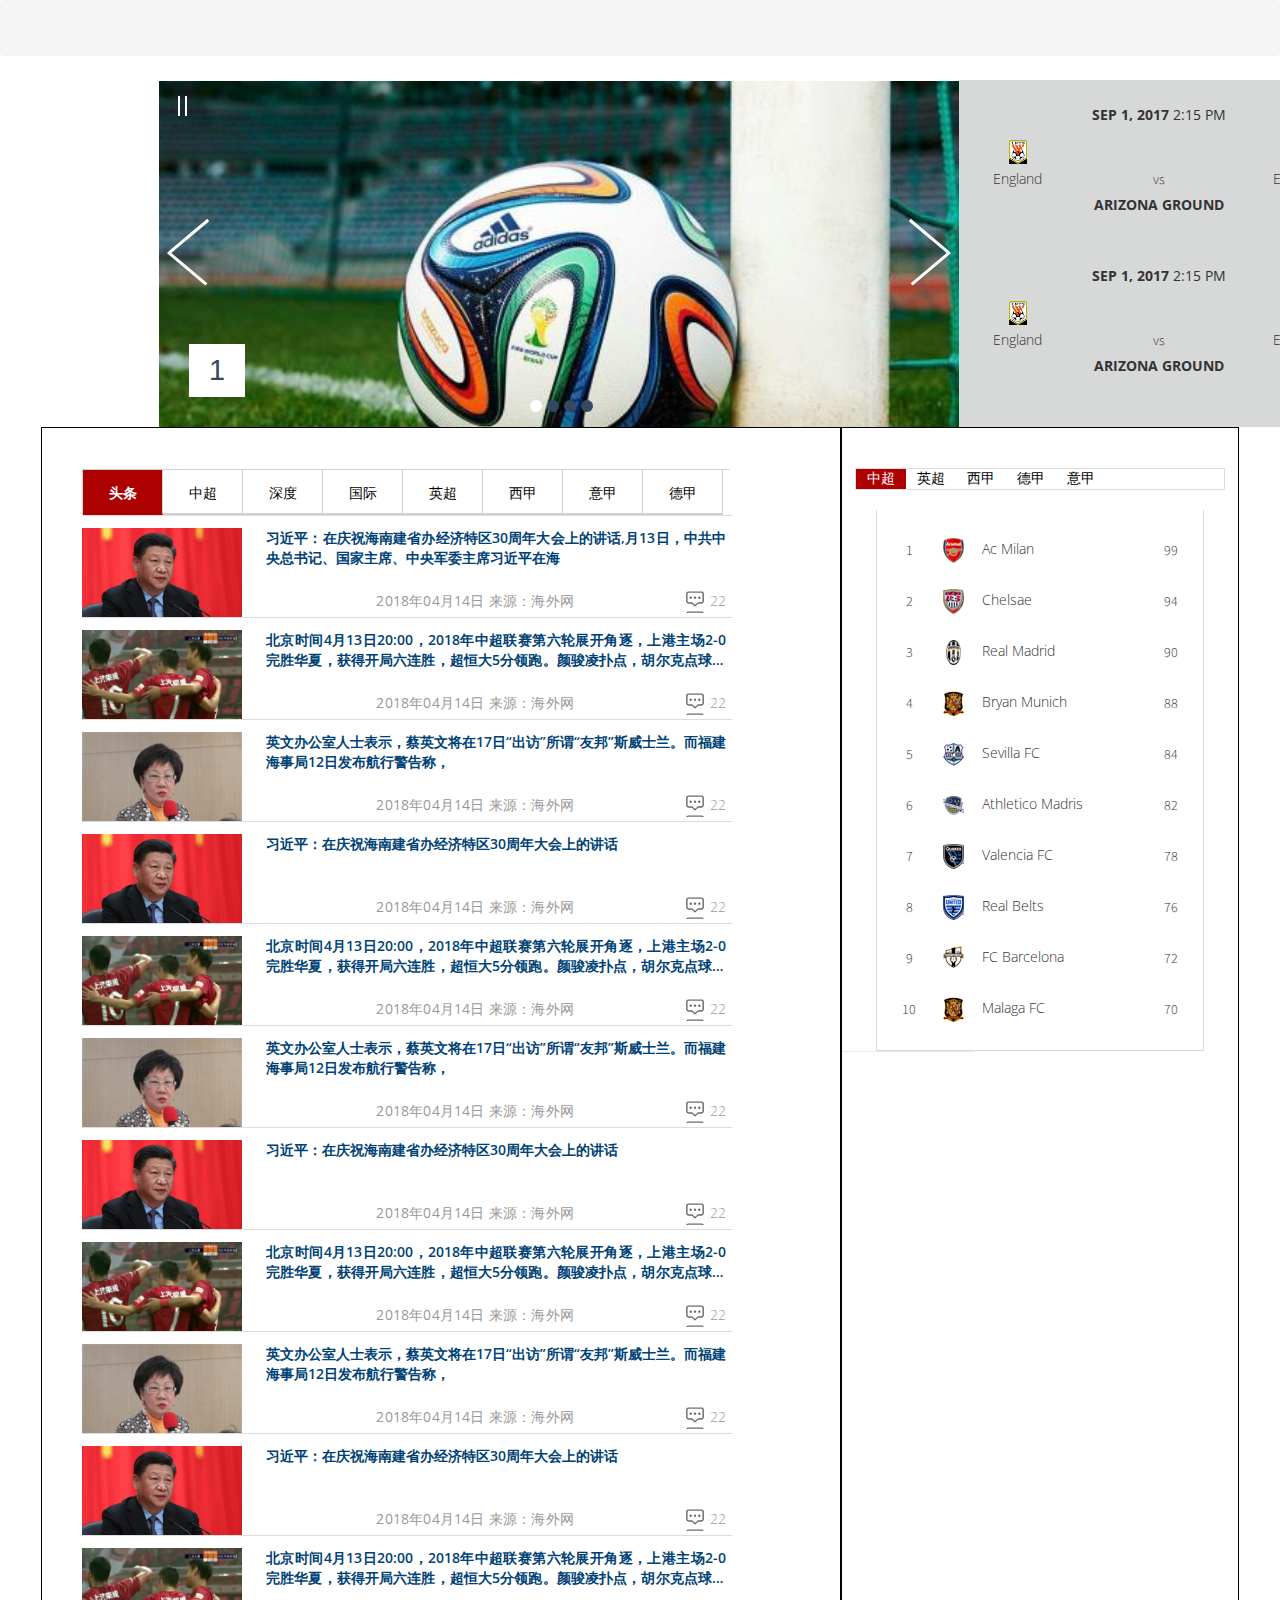
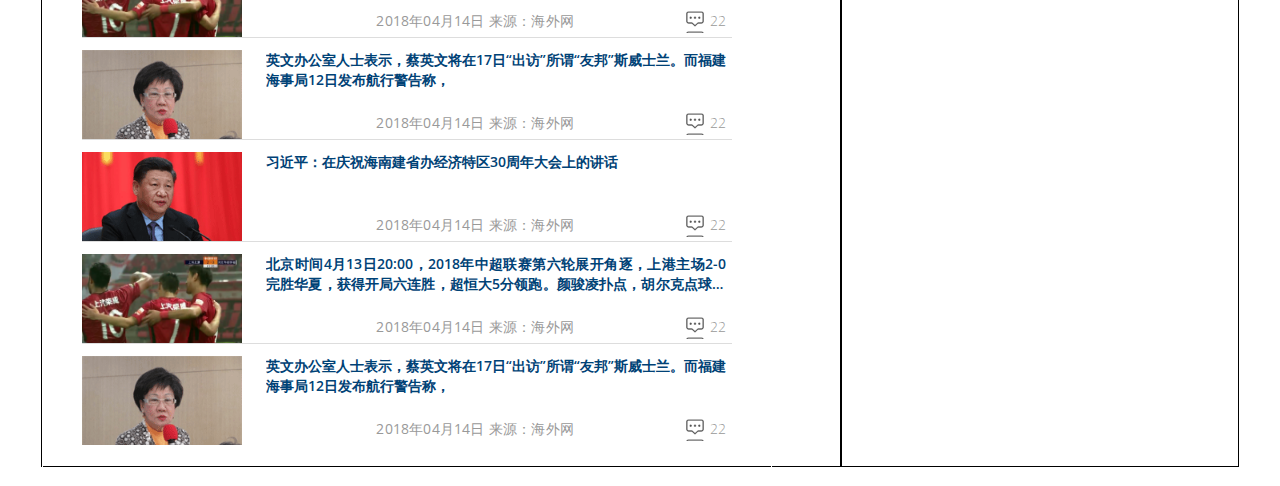
==== shouye/index.html @ cd35cc70 "3.1" ====
﻿<!DOCTYPE html>
<html lang="en">
  <head>
  	<head>
<meta http-equiv="Content-Type" content="text/html; charset=utf-8" />
<style type="text/css"> 
*{ margin:0; padding:0;}
body { font:12px/1.8 Arial; color:#666;}

/* 本案例需要的css样式 */
ul,li{ list-style:none;}
.tab{ width:370px; margin:0 auto 50px;}
.tab-hd { background:#fff; overflow:hidden; zoom:1;border:1px solid #ddd;}
.tab-hd li{ float:left; width:50px; color:#000; text-align:center; cursor:pointer;}
.tab-hd li.active{ background:#ad0000; color:#fff;}
.tab-bd li{display:none; padding:20px; border:1px solid #fff; border-top:0 none; font-size:24px;}
.tab-bd li.thisclass{ display:block;}
</style> 

</head>
  	<meta charset="UTF-8">
<meta http-equiv="X-UA-Compatible" content="IE=edge">
<meta name="apple-touch-fullscreen" content="yes">
<meta name="apple-mobile-web-app-capable" content="yes">
<meta name="apple-mobile-web-app-status-bar-style" content="black">
<meta name="viewport" content="width=device-width, initial-scale=1, maximum-scale=1, user-scalable=no">
<meta name="format-detection" content="telephone=no">
<style>.divcss5{margin:0 auto;width:730px;float:left;border:1px solid #FFFFFF} </style>
<link rel="stylesheet" type="text/css" href="css/base.css">
<link rel="stylesheet" type="text/css" href="css/tab.css">
  	<head>
	<meta http-equiv="content-type" content="text/html; charset=utf-8" />
	
	<link rel="stylesheet" type="text/css" href="engine1/style.css" />
	<script type="text/javascript" src="engine1/jquery.js"></script>

</head>
    <meta charset="utf-8">
    <meta http-equiv="X-UA-Compatible" content="IE=edge">
    <meta name="viewport" content="width=device-width, initial-scale=1">

    <title>Home</title>
    <!-- Bootstrap core CSS -->
    <link href="css/bootstrap.css" rel="stylesheet">
    <!-- DL Menu CSS -->
    <link href="js/dl-menu/component.css" rel="stylesheet">
    <!-- Slick Slider CSS -->
    <link href="css/slick.css" rel="stylesheet">
    <link href="css/slick-theme.css" rel="stylesheet">
    <!-- ICONS CSS -->
    <link href="css/font-awesome.css" rel="stylesheet">
	<link href="css/svg-icons.css" rel="stylesheet">
    <!-- Pretty Photo CSS -->
    <link href="css/prettyPhoto.css" rel="stylesheet">
    <!-- Typography CSS -->
    <link href="css/typography.css" rel="stylesheet">
    <!-- Widget CSS -->
    <link href="css/widget.css" rel="stylesheet">
    <!-- Shortcodes CSS -->
    <link href="css/shortcodes.css" rel="stylesheet">
	<!-- Custom Main StyleSheet CSS -->
    <link href="style.css" rel="stylesheet">
	<!-- Color CSS -->
    <link href="css/color.css" rel="stylesheet">
    <!-- Responsive CSS -->
    <link href="css/responsive.css" rel="stylesheet">
 
  </head>
  			<ol class="breadcrumb">
			  <li><a href="index.html"></a></li>
			  <li class="active"></li>
			</ol>
			<!DOCTYPE html> 
<html> 
<head> 
<meta charset="utf-8" /> 
<style> 
.div-relative{position:relative; color:#000; border:0px solid #000; width:500px; height:350px} 
.div-a{ position:absolute; left:159px; top:px; background:#FFFFFF; width:800px; height:350px} 
/* css注释说明： 背景为红色 */ 
.div-b{ position:absolute; left:959px; top:4px; background:#D7D8D8; width:400px; height:347px} 
/* 背景为黄色 */ 
.div-c{ position:absolute; left:0px; top:0px; background:#00F; width:0px; height:0px} 
/* DIV背景颜色为蓝色 */ 
</style>
</head> 
<body> 
<div class="div-relative"> 
<div class="div-a"><body style="background-color:#FFFFFF;margin:auto">

<div id="wowslider-container1">
<div class="ws_images"><ul>
		<li><img src="data1/images/1.jpg" alt="1" title="1" id="wows1_0"></li>
		<li><img src="data1/images/2.jpg" alt="2" title="2" id="wows1_1"></li>
		<li><a href="http://wowslider.com/vi"><img src="data1/images/3.jpg" alt="bootstrap carousel" title="3" id="wows1_2"></a></li>
		<li><img src="data1/images/4.jpg" alt="4" title="4" id="wows1_3"></li>
	</ul></div>
	<div class="ws_bullets"><div>
		<a href="#" title="1"><span><img src="data1/tooltips/1.jpg" alt="1">1</span></a>
		<a href="#" title="2"><span><img src="data1/tooltips/2.jpg" alt="2">2</span></a>
		<a href="#" title="3"><span><img src="data1/tooltips/3.jpg" alt="3">3</span></a>
		<a href="#" title="4"><span><img src="data1/tooltips/4.jpg" alt="4">4</span></a>
	</div></div><div class="ws_script" style="position:absolute;left:-99%"></div>
<div class="ws_shadow"></div>
</div>	
<script type="text/javascript" src="engine1/wowslider.js"></script>
<script type="text/javascript" src="engine1/script.js"></script>

<div style="text-align:center;margin:50px 0; font:normal 14px/24px 'MicroSoft YaHei';">

</div>
</body></div> 
<div class="div-b">                    <div class="kf_result_thumb">
                      <span>Sep 1, 2017 <em>2:15 pm</em></span>
                      <div class="kf_result">
                            <div class="figure pull-left">
                                <figure >
                                    <img src="extra-images/flag1.png" alt="">
                                </figure>
                                <a href="#">England</a>
                            </div>
                            <span>vs</span>
                            <div class="figure pull-right">
                                <figure >
                                    <img src="extra-images/flag2.jpg" alt="">
                                </figure>
                                <a href="#">England</a>
                            </div>
                      </div>
                      <a href="#">Arizona Ground</a>
                    </div>    
                    <!--Result Thumb Start-->
                    <div class="kf_result_thumb">
                      <span>Sep 1, 2017 <em>2:15 pm</em></span>
                      <div class="kf_result">
                            <div class="figure pull-left">
                                <figure >
                                    <img src="extra-images/flag1.png" alt="">
                                </figure>
                                <a href="#">England</a>
                            </div>
                            <span>vs</span>
                            <div class="figure pull-right">
                                <figure >
                                    <img src="extra-images/flag2.jpg" alt="">
                                </figure>
                                <a href="#">England</a>
                            </div>
                      </div>
                      <a href="#">Arizona Ground</a>
                    </div>    </div> </div> 
<div class="div-c"></div> 
</div> 
</body> 
</html> 
<style> 
body{ text-align:center} 
#divcss5{margin:0 auto;border:1px solid #FFFFFF;width:1200px;height:1640px} 
</style> 
</head> 
<body> 
<div id="divcss5">
<style> 
.div-left{width:800px;height:1640px;border:1px solid #000;float:left} 
/* css注释说明：float:left设置居左靠左 */ 
</style> 
</head> 
<body> 
<div class="div-left"><div class="divcss5">
<div class="aui-nav-content-box">
	<div class="aui-nav-list-box">
		<ul>
			<li class="aui-current">
				<a href="#">头条</a>
			</li>
			<li>
				<a href="#">中超</a>
			</li>
			<li>
				<a href="#">深度</a>
			</li>
			<li>
				<a href="#">国际</a>
			</li>
			<li>
				<a href="#">英超</a>
			</li>
			<li>
				<a href="#">西甲</a>
			</li>
			<li>
				<a href="#">意甲</a>
			</li>
			<li>
				<a href="#">德甲</a>
			</li>
		</ul>
	</div>
	<div class="aui-nav-list-tab">
		<div class="aui-nav-list-item" style="display:block">
			<div class="aui-page-list">
				<div class="aui-page-img">
					<a href="javascript:;">
						<img src="img/page0.png">
					</a>
				</div>
				<div class="aui-page-text">
					<h2>
						<a href="javascript:;">习近平：在庆祝海南建省办经济特区30周年大会上的讲话,月13日，中共中央总书记、国家主席、中央军委主席习近平在海</a>
					</h2>
					<p>
						<em>2018年04月14日</em>
						<em>来源：海外网</em>
						<span class="aui-comment">22</span>
					</p>
				</div>
			</div>
			<div class="aui-page-list">
				<div class="aui-page-img">
					<a href="javascript:;">
						<img src="img/page2.png">
					</a>
				</div>
				<div class="aui-page-text">
					<h2>
						<a href="javascript:;">北京时间4月13日20:00，2018年中超联赛第六轮展开角逐，上港主场2-0完胜华夏，获得开局六连胜，超恒大5分领跑。颜骏凌扑点，胡尔克点球破门，武磊锁定胜局。</a>
					</h2>
					<p>
						<em>2018年04月14日</em>
						<em>来源：海外网</em>
						<span class="aui-comment">22</span>
					</p>
				</div>
			</div>
			<div class="aui-page-list">
				<div class="aui-page-img">
					<a href="javascript:;">
						<img src="img/page1.png">
					</a>
				</div>
				<div class="aui-page-text">
					<h2>
						<a href="javascript:;">英文办公室人士表示，蔡英文将在17日“出访”所谓“友邦”斯威士兰。而福建海事局12日发布航行警告称，</a>
					</h2>
					<p>
						<em>2018年04月14日</em>
						<em>来源：海外网</em>
						<span class="aui-comment">22</span>
					</p>
				</div>
			</div>
			<div class="aui-page-list">
				<div class="aui-page-img">
					<a href="javascript:;">
						<img src="img/page0.png">
					</a>
				</div>
				<div class="aui-page-text">
					<h2>
						<a href="javascript:;">习近平：在庆祝海南建省办经济特区30周年大会上的讲话</a>
					</h2>
					<p>
						<em>2018年04月14日</em>
						<em>来源：海外网</em>
						<span class="aui-comment">22</span>
					</p>
				</div>
			</div>
			<div class="aui-page-list">
				<div class="aui-page-img">
					<a href="javascript:;">
						<img src="img/page2.png">
					</a>
				</div>
				<div class="aui-page-text">
					<h2>
						<a href="javascript:;">北京时间4月13日20:00，2018年中超联赛第六轮展开角逐，上港主场2-0完胜华夏，获得开局六连胜，超恒大5分领跑。颜骏凌扑点，胡尔克点球破门，武磊锁定胜局。</a>
					</h2>
					<p>
						<em>2018年04月14日</em>
						<em>来源：海外网</em>
						<span class="aui-comment">22</span>
					</p>
				</div>
			</div>
			<div class="aui-page-list">
				<div class="aui-page-img">
					<a href="javascript:;">
						<img src="img/page1.png">
					</a>
				</div>
				<div class="aui-page-text">
					<h2>
						<a href="javascript:;">英文办公室人士表示，蔡英文将在17日“出访”所谓“友邦”斯威士兰。而福建海事局12日发布航行警告称，</a>
					</h2>
					<p>
						<em>2018年04月14日</em>
						<em>来源：海外网</em>
						<span class="aui-comment">22</span>
					</p>
				</div>
			</div>
			<div class="aui-page-list">
				<div class="aui-page-img">
					<a href="javascript:;">
						<img src="img/page0.png">
					</a>
				</div>
				<div class="aui-page-text">
					<h2>
						<a href="javascript:;">习近平：在庆祝海南建省办经济特区30周年大会上的讲话</a>
					</h2>
					<p>
						<em>2018年04月14日</em>
						<em>来源：海外网</em>
						<span class="aui-comment">22</span>
					</p>
				</div>
			</div>
			<div class="aui-page-list">
				<div class="aui-page-img">
					<a href="javascript:;">
						<img src="img/page2.png">
					</a>
				</div>
				<div class="aui-page-text">
					<h2>
						<a href="javascript:;">北京时间4月13日20:00，2018年中超联赛第六轮展开角逐，上港主场2-0完胜华夏，获得开局六连胜，超恒大5分领跑。颜骏凌扑点，胡尔克点球破门，武磊锁定胜局。</a>
					</h2>
					<p>
						<em>2018年04月14日</em>
						<em>来源：海外网</em>
						<span class="aui-comment">22</span>
					</p>
				</div>
			</div>
			<div class="aui-page-list">
				<div class="aui-page-img">
					<a href="javascript:;">
						<img src="img/page1.png">
					</a>
				</div>
				<div class="aui-page-text">
					<h2>
						<a href="javascript:;">英文办公室人士表示，蔡英文将在17日“出访”所谓“友邦”斯威士兰。而福建海事局12日发布航行警告称，</a>
					</h2>
					<p>
						<em>2018年04月14日</em>
						<em>来源：海外网</em>
						<span class="aui-comment">22</span>
					</p>
				</div>
			</div>
			<div class="aui-page-list">
				<div class="aui-page-img">
					<a href="javascript:;">
						<img src="img/page0.png">
					</a>
				</div>
				<div class="aui-page-text">
					<h2>
						<a href="javascript:;">习近平：在庆祝海南建省办经济特区30周年大会上的讲话</a>
					</h2>
					<p>
						<em>2018年04月14日</em>
						<em>来源：海外网</em>
						<span class="aui-comment">22</span>
					</p>
				</div>
			</div>
			<div class="aui-page-list">
				<div class="aui-page-img">
					<a href="javascript:;">
						<img src="img/page2.png">
					</a>
				</div>
				<div class="aui-page-text">
					<h2>
						<a href="javascript:;">北京时间4月13日20:00，2018年中超联赛第六轮展开角逐，上港主场2-0完胜华夏，获得开局六连胜，超恒大5分领跑。颜骏凌扑点，胡尔克点球破门，武磊锁定胜局。</a>
					</h2>
					<p>
						<em>2018年04月14日</em>
						<em>来源：海外网</em>
						<span class="aui-comment">22</span>
					</p>
				</div>
			</div>
			<div class="aui-page-list">
				<div class="aui-page-img">
					<a href="javascript:;">
						<img src="img/page1.png">
					</a>
				</div>
				<div class="aui-page-text">
					<h2>
						<a href="javascript:;">英文办公室人士表示，蔡英文将在17日“出访”所谓“友邦”斯威士兰。而福建海事局12日发布航行警告称，</a>
					</h2>
					<p>
						<em>2018年04月14日</em>
						<em>来源：海外网</em>
						<span class="aui-comment">22</span>
					</p>
				</div>
			</div>
			<div class="aui-page-list">
				<div class="aui-page-img">
					<a href="javascript:;">
						<img src="img/page0.png">
					</a>
				</div>
				<div class="aui-page-text">
					<h2>
						<a href="javascript:;">习近平：在庆祝海南建省办经济特区30周年大会上的讲话</a>
					</h2>
					<p>
						<em>2018年04月14日</em>
						<em>来源：海外网</em>
						<span class="aui-comment">22</span>
					</p>
				</div>
			</div>
			<div class="aui-page-list">
				<div class="aui-page-img">
					<a href="javascript:;">
						<img src="img/page2.png">
					</a>
				</div>
				<div class="aui-page-text">
					<h2>
						<a href="javascript:;">北京时间4月13日20:00，2018年中超联赛第六轮展开角逐，上港主场2-0完胜华夏，获得开局六连胜，超恒大5分领跑。颜骏凌扑点，胡尔克点球破门，武磊锁定胜局。</a>
					</h2>
					<p>
						<em>2018年04月14日</em>
						<em>来源：海外网</em>
						<span class="aui-comment">22</span>
					</p>
				</div>
			</div>
			<div class="aui-page-list">
				<div class="aui-page-img">
					<a href="javascript:;">
						<img src="img/page1.png">
					</a>
				</div>
				<div class="aui-page-text">
					<h2>
						<a href="javascript:;">英文办公室人士表示，蔡英文将在17日“出访”所谓“友邦”斯威士兰。而福建海事局12日发布航行警告称，</a>
					</h2>
					<p>
						<em>2018年04月14日</em>
						<em>来源：海外网</em>
						<span class="aui-comment">22</span>
					</p>
				</div>
			</div>
		</div>
		<div class="aui-nav-list-item">
			<div class="aui-page-list">
				<div class="aui-page-img">
					<a href="javascript:;">
						<img src="img/page3.png">
					</a>
				</div>
				<div class="aui-page-text">
					<h2>
						<a href="javascript:;">凤凰国际iMarkets讯 在威胁要对另外1000亿美元的中国进口商品加征关税、导致两国贸易摩擦升级一周后，美国总统特朗普周四表示，美中最终可能不会相互加征新关税。</a>
					</h2>
					<p>
						<em>2018年03月11日</em>
						<em>来源：快讯网</em>
						<span class="aui-comment">22</span>
					</p>
				</div>
			</div>
			<div class="aui-page-list">
				<div class="aui-page-img">
					<a href="javascript:;">
						<img src="img/page4.png">
					</a>
				</div>
				<div class="aui-page-text">
					<h2>
						<a href="javascript:;">券商中国记者从知情人士独家了解到，商业银行存款利率上限的行业自律约定将放开。4月12日，市场利率定价自律机制机构成员召开会议，讨论关于放开商业银行存款利率自律上限的事宜。</a>
					</h2>
					<p>
						<em>2018年02月01日</em>
						<em>来源：新闻网</em>
						<span class="aui-comment">22</span>
					</p>
				</div>
			</div>
			<div class="aui-page-list">
				<div class="aui-page-img">
					<a href="javascript:;">
						<img src="img/page5.png">
					</a>
				</div>
				<div class="aui-page-text">
					<h2>
						<a href="javascript:;">美国大型银行财报强劲：美股高开 道指涨140点</a>
					</h2>
					<p>
						<em>2018年04月08日</em>
						<em>来源：海外网</em>
						<span class="aui-comment">22</span>
					</p>
				</div>
			</div>
			<div class="aui-page-list">
				<div class="aui-page-img">
					<a href="javascript:;">
						<img src="img/page3.png">
					</a>
				</div>
				<div class="aui-page-text">
					<h2>
						<a href="javascript:;">凤凰国际iMarkets讯 在威胁要对另外1000亿美元的中国进口商品加征关税、导致两国贸易摩擦升级一周后，美国总统特朗普周四表示，美中最终可能不会相互加征新关税。</a>
					</h2>
					<p>
						<em>2018年03月11日</em>
						<em>来源：快讯网</em>
						<span class="aui-comment">22</span>
					</p>
				</div>
			</div>
			<div class="aui-page-list">
				<div class="aui-page-img">
					<a href="javascript:;">
						<img src="img/page4.png">
					</a>
				</div>
				<div class="aui-page-text">
					<h2>
						<a href="javascript:;">券商中国记者从知情人士独家了解到，商业银行存款利率上限的行业自律约定将放开。4月12日，市场利率定价自律机制机构成员召开会议，讨论关于放开商业银行存款利率自律上限的事宜。</a>
					</h2>
					<p>
						<em>2018年02月01日</em>
						<em>来源：新闻网</em>
						<span class="aui-comment">22</span>
					</p>
				</div>
			</div>
			<div class="aui-page-list">
				<div class="aui-page-img">
					<a href="javascript:;">
						<img src="img/page5.png">
					</a>
				</div>
				<div class="aui-page-text">
					<h2>
						<a href="javascript:;">美国大型银行财报强劲：美股高开 道指涨140点</a>
					</h2>
					<p>
						<em>2018年04月08日</em>
						<em>来源：海外网</em>
						<span class="aui-comment">22</span>
					</p>
				</div>
			</div>
			<div class="aui-page-list">
				<div class="aui-page-img">
					<a href="javascript:;">
						<img src="img/page3.png">
					</a>
				</div>
				<div class="aui-page-text">
					<h2>
						<a href="javascript:;">凤凰国际iMarkets讯 在威胁要对另外1000亿美元的中国进口商品加征关税、导致两国贸易摩擦升级一周后，美国总统特朗普周四表示，美中最终可能不会相互加征新关税。</a>
					</h2>
					<p>
						<em>2018年03月11日</em>
						<em>来源：快讯网</em>
						<span class="aui-comment">22</span>
					</p>
				</div>
			</div>
			<div class="aui-page-list">
				<div class="aui-page-img">
					<a href="javascript:;">
						<img src="img/page4.png">
					</a>
				</div>
				<div class="aui-page-text">
					<h2>
						<a href="javascript:;">券商中国记者从知情人士独家了解到，商业银行存款利率上限的行业自律约定将放开。4月12日，市场利率定价自律机制机构成员召开会议，讨论关于放开商业银行存款利率自律上限的事宜。</a>
					</h2>
					<p>
						<em>2018年02月01日</em>
						<em>来源：新闻网</em>
						<span class="aui-comment">22</span>
					</p>
				</div>
			</div>
			<div class="aui-page-list">
				<div class="aui-page-img">
					<a href="javascript:;">
						<img src="img/page5.png">
					</a>
				</div>
				<div class="aui-page-text">
					<h2>
						<a href="javascript:;">美国大型银行财报强劲：美股高开 道指涨140点</a>
					</h2>
					<p>
						<em>2018年04月08日</em>
						<em>来源：海外网</em>
						<span class="aui-comment">22</span>
					</p>
				</div>
			</div>
			<div class="aui-page-list">
				<div class="aui-page-img">
					<a href="javascript:;">
						<img src="img/page3.png">
					</a>
				</div>
				<div class="aui-page-text">
					<h2>
						<a href="javascript:;">凤凰国际iMarkets讯 在威胁要对另外1000亿美元的中国进口商品加征关税、导致两国贸易摩擦升级一周后，美国总统特朗普周四表示，美中最终可能不会相互加征新关税。</a>
					</h2>
					<p>
						<em>2018年03月11日</em>
						<em>来源：快讯网</em>
						<span class="aui-comment">22</span>
					</p>
				</div>
			</div>
			<div class="aui-page-list">
				<div class="aui-page-img">
					<a href="javascript:;">
						<img src="img/page4.png">
					</a>
				</div>
				<div class="aui-page-text">
					<h2>
						<a href="javascript:;">券商中国记者从知情人士独家了解到，商业银行存款利率上限的行业自律约定将放开。4月12日，市场利率定价自律机制机构成员召开会议，讨论关于放开商业银行存款利率自律上限的事宜。</a>
					</h2>
					<p>
						<em>2018年02月01日</em>
						<em>来源：新闻网</em>
						<span class="aui-comment">22</span>
					</p>
				</div>
			</div>
			<div class="aui-page-list">
				<div class="aui-page-img">
					<a href="javascript:;">
						<img src="img/page5.png">
					</a>
				</div>
				<div class="aui-page-text">
					<h2>
						<a href="javascript:;">美国大型银行财报强劲：美股高开 道指涨140点</a>
					</h2>
					<p>
						<em>2018年04月08日</em>
						<em>来源：海外网</em>
						<span class="aui-comment">22</span>
					</p>
				</div>
			</div>
			<div class="aui-page-list">
				<div class="aui-page-img">
					<a href="javascript:;">
						<img src="img/page3.png">
					</a>
				</div>
				<div class="aui-page-text">
					<h2>
						<a href="javascript:;">凤凰国际iMarkets讯 在威胁要对另外1000亿美元的中国进口商品加征关税、导致两国贸易摩擦升级一周后，美国总统特朗普周四表示，美中最终可能不会相互加征新关税。</a>
					</h2>
					<p>
						<em>2018年03月11日</em>
						<em>来源：快讯网</em>
						<span class="aui-comment">22</span>
					</p>
				</div>
			</div>
			<div class="aui-page-list">
				<div class="aui-page-img">
					<a href="javascript:;">
						<img src="img/page4.png">
					</a>
				</div>
				<div class="aui-page-text">
					<h2>
						<a href="javascript:;">券商中国记者从知情人士独家了解到，商业银行存款利率上限的行业自律约定将放开。4月12日，市场利率定价自律机制机构成员召开会议，讨论关于放开商业银行存款利率自律上限的事宜。</a>
					</h2>
					<p>
						<em>2018年02月01日</em>
						<em>来源：新闻网</em>
						<span class="aui-comment">22</span>
					</p>
				</div>
			</div>
			<div class="aui-page-list">
				<div class="aui-page-img">
					<a href="javascript:;">
						<img src="img/page5.png">
					</a>
				</div>
				<div class="aui-page-text">
					<h2>
						<a href="javascript:;">美国大型银行财报强劲：美股高开 道指涨140点</a>
					</h2>
					<p>
						<em>2018年04月08日</em>
						<em>来源：海外网</em>
						<span class="aui-comment">22</span>
					</p>
				</div>
			</div>
		</div>
		<div class="aui-nav-list-item">
			<div class="aui-page-list">
				<div class="aui-page-img">
					<a href="javascript:;">
						<img src="img/page6.png">
					</a>
				</div>
				<div class="aui-page-text">
					<h2>
						<a href="javascript:;">何炅发文祝福吴磊艺考成功 一句话展现了汉语博大精深何炅发文祝福吴磊艺考成功 一句话展现了汉语博大精深何炅发文祝福吴磊艺考成功 一句话展现了汉语博大精深</a>
					</h2>
					<p>
						<em>2018年03月28日</em>
						<em>来源：娱乐资讯</em>
						<span class="aui-comment">22</span>
					</p>
				</div>
			</div>
			<div class="aui-page-list">
				<div class="aui-page-img">
					<a href="javascript:;">
						<img src="img/page7.png">
					</a>
				</div>
				<div class="aui-page-text">
					<h2>
						<a href="javascript:;">欧阳靖称：“其实不是我找说唱是说唱找我，新的一个章节，新的一个开始，有心才有说唱，你们准备好了吗？”</a>
					</h2>
					<p>
						<em>2018年04月11日</em>
						<em>来源：快报网</em>
						<span class="aui-comment">22</span>
					</p>
				</div>
			</div>
			<div class="aui-page-list">
				<div class="aui-page-img">
					<a href="javascript:;">
						<img src="img/page8.png">
					</a>
				</div>
				<div class="aui-page-text">
					<h2>
						<a href="javascript:;">胡军晒与52岁苏菲玛索合照：我心中法兰西的女神</a>
					</h2>
					<p>
						<em>2018年02月11日</em>

						<em>来源：海迅资讯网</em>
						<span class="aui-comment">22</span>
					</p>
				</div>
			</div>
			<div class="aui-page-list">
				<div class="aui-page-img">
					<a href="javascript:;">
						<img src="img/page6.png">
					</a>
				</div>
				<div class="aui-page-text">
					<h2>
						<a href="javascript:;">何炅发文祝福吴磊艺考成功 一句话展现了汉语博大精深何炅发文祝福吴磊艺考成功 一句话展现了汉语博大精深何炅发文祝福吴磊艺考成功 一句话展现了汉语博大精深</a>
					</h2>
					<p>
						<em>2018年03月28日</em>
						<em>来源：娱乐资讯</em>
						<span class="aui-comment">22</span>
					</p>
				</div>
			</div>
			<div class="aui-page-list">
				<div class="aui-page-img">
					<a href="javascript:;">
						<img src="img/page7.png">
					</a>
				</div>
				<div class="aui-page-text">
					<h2>
						<a href="javascript:;">欧阳靖称：“其实不是我找说唱是说唱找我，新的一个章节，新的一个开始，有心才有说唱，你们准备好了吗？”</a>
					</h2>
					<p>
						<em>2018年04月11日</em>
						<em>来源：快报网</em>
						<span class="aui-comment">22</span>
					</p>
				</div>
			</div>
			<div class="aui-page-list">
				<div class="aui-page-img">
					<a href="javascript:;">
						<img src="img/page8.png">
					</a>
				</div>
				<div class="aui-page-text">
					<h2>
						<a href="javascript:;">胡军晒与52岁苏菲玛索合照：我心中法兰西的女神</a>
					</h2>
					<p>
						<em>2018年02月11日</em>
						<em>来源：海迅资讯网</em>
						<span class="aui-comment">22</span>
					</p>
				</div>
			</div>
			<div class="aui-page-list">
				<div class="aui-page-img">
					<a href="javascript:;">
						<img src="img/page6.png">
					</a>
				</div>
				<div class="aui-page-text">
					<h2>
						<a href="javascript:;">何炅发文祝福吴磊艺考成功 一句话展现了汉语博大精深何炅发文祝福吴磊艺考成功 一句话展现了汉语博大精深何炅发文祝福吴磊艺考成功 一句话展现了汉语博大精深</a>
					</h2>
					<p>
						<em>2018年03月28日</em>
						<em>来源：娱乐资讯</em>
						<span class="aui-comment">22</span>
					</p>
				</div>
			</div>
			<div class="aui-page-list">
				<div class="aui-page-img">
					<a href="javascript:;">
						<img src="img/page7.png">
					</a>
				</div>
				<div class="aui-page-text">
					<h2>
						<a href="javascript:;">欧阳靖称：“其实不是我找说唱是说唱找我，新的一个章节，新的一个开始，有心才有说唱，你们准备好了吗？”</a>
					</h2>
					<p>
						<em>2018年04月11日</em>
						<em>来源：快报网</em>
						<span class="aui-comment">22</span>
					</p>
				</div>
			</div>
			<div class="aui-page-list">
				<div class="aui-page-img">
					<a href="javascript:;">
						<img src="img/page8.png">
					</a>
				</div>
				<div class="aui-page-text">
					<h2>
						<a href="javascript:;">胡军晒与52岁苏菲玛索合照：我心中法兰西的女神</a>
					</h2>
					<p>
						<em>2018年02月11日</em>
						<em>来源：海迅资讯网</em>
						<span class="aui-comment">22</span>
					</p>
				</div>
			</div>
			<div class="aui-page-list">
				<div class="aui-page-img">
					<a href="javascript:;">
						<img src="img/page6.png">
					</a>
				</div>
				<div class="aui-page-text">
					<h2>
						<a href="javascript:;">何炅发文祝福吴磊艺考成功 一句话展现了汉语博大精深何炅发文祝福吴磊艺考成功 一句话展现了汉语博大精深何炅发文祝福吴磊艺考成功 一句话展现了汉语博大精深</a>
					</h2>
					<p>
						<em>2018年03月28日</em>
						<em>来源：娱乐资讯</em>
						<span class="aui-comment">22</span>
					</p>
				</div>
			</div>
			<div class="aui-page-list">
				<div class="aui-page-img">
					<a href="javascript:;">
						<img src="img/page7.png">
					</a>
				</div>
				<div class="aui-page-text">
					<h2>
						<a href="javascript:;">欧阳靖称：“其实不是我找说唱是说唱找我，新的一个章节，新的一个开始，有心才有说唱，你们准备好了吗？”</a>
					</h2>
					<p>
						<em>2018年04月11日</em>
						<em>来源：快报网</em>
						<span class="aui-comment">22</span>
					</p>
				</div>
			</div>
			<div class="aui-page-list">
				<div class="aui-page-img">
					<a href="javascript:;">
						<img src="img/page8.png">
					</a>
				</div>
				<div class="aui-page-text">
					<h2>
						<a href="javascript:;">胡军晒与52岁苏菲玛索合照：我心中法兰西的女神</a>
					</h2>
					<p>
						<em>2018年02月11日</em>
						<em>来源：海迅资讯网</em>
						<span class="aui-comment">22</span>
					</p>
				</div>
			</div>
		</div>
		<div class="aui-nav-list-item">
			<div class="aui-page-list">
				<div class="aui-page-img">
					<a href="javascript:;">
						<img src="img/page9.png">
					</a>
				</div>
				<div class="aui-page-text">
					<h2>
						<a href="javascript:;">北京人和明晚将在家门口迎战贵州恒丰，这也是两位西班牙籍主教练之间的较量。赛前发布会上，人和主帅路易斯对曼萨诺不吝赞美，</a>
					</h2>
					<p>
						<em>2018年04月14日</em>
						<em>来源：海外网</em>
						<span class="aui-comment">22</span>
					</p>
				</div>
			</div>
			<div class="aui-page-list">
				<div class="aui-page-img">
					<a href="javascript:;">
						<img src="img/page10.png">
					</a>
				</div>
				<div class="aui-page-text">
					<h2>
						<a href="javascript:;">中国足协一声令下，中超所有俱乐部都纷纷派出年轻球员首发！这是U23新政带来的青春风暴，随着联赛的进行，涌现了不少潜力股。最闪耀的莫过于黄紫昌和韦世豪</a>
					</h2>
					<p>
						<em>2018年04月14日</em>
						<em>来源：海外网</em>
						<span class="aui-comment">22</span>
					</p>
				</div>
			</div>
			<div class="aui-page-list">
				<div class="aui-page-img">
					<a href="javascript:;">
						<img src="img/page11.png">
					</a>
				</div>
				<div class="aui-page-text">
					<h2>
						<a href="javascript:;">在一场女足亚洲杯小组赛里，中国女足是8：1大胜东道主约旦队，本场比赛之前中国女足已经提前锁定小组头名出线了</a>
					</h2>
					<p>
						<em>2018年04月14日</em>
						<em>来源：海外网</em>
						<span class="aui-comment">22</span>
					</p>
				</div>
			</div>
			<div class="aui-page-list">
				<div class="aui-page-img">
					<a href="javascript:;">
						<img src="img/page9.png">
					</a>
				</div>
				<div class="aui-page-text">
					<h2>
						<a href="javascript:;">北京人和明晚将在家门口迎战贵州恒丰，这也是两位西班牙籍主教练之间的较量。赛前发布会上，人和主帅路易斯对曼萨诺不吝赞美，</a>
					</h2>
					<p>
						<em>2018年04月14日</em>
						<em>来源：海外网</em>
						<span class="aui-comment">22</span>
					</p>
				</div>
			</div>
			<div class="aui-page-list">
				<div class="aui-page-img">
					<a href="javascript:;">
						<img src="img/page10.png">
					</a>
				</div>
				<div class="aui-page-text">
					<h2>
						<a href="javascript:;">中国足协一声令下，中超所有俱乐部都纷纷派出年轻球员首发！这是U23新政带来的青春风暴，随着联赛的进行，涌现了不少潜力股。最闪耀的莫过于黄紫昌和韦世豪</a>
					</h2>
					<p>
						<em>2018年04月14日</em>
						<em>来源：海外网</em>
						<span class="aui-comment">22</span>
					</p>
				</div>
			</div>
			<div class="aui-page-list">
				<div class="aui-page-img">
					<a href="javascript:;">
						<img src="img/page11.png">
					</a>
				</div>
				<div class="aui-page-text">
					<h2>
						<a href="javascript:;">在一场女足亚洲杯小组赛里，中国女足是8：1大胜东道主约旦队，本场比赛之前中国女足已经提前锁定小组头名出线了</a>
					</h2>
					<p>
						<em>2018年04月14日</em>
						<em>来源：海外网</em>
						<span class="aui-comment">22</span>
					</p>
				</div>
			</div>
			<div class="aui-page-list">
				<div class="aui-page-img">
					<a href="javascript:;">
						<img src="img/page9.png">
					</a>
				</div>
				<div class="aui-page-text">
					<h2>
						<a href="javascript:;">北京人和明晚将在家门口迎战贵州恒丰，这也是两位西班牙籍主教练之间的较量。赛前发布会上，人和主帅路易斯对曼萨诺不吝赞美，</a>
					</h2>
					<p>
						<em>2018年04月14日</em>
						<em>来源：海外网</em>
						<span class="aui-comment">22</span>
					</p>
				</div>
			</div>
			<div class="aui-page-list">
				<div class="aui-page-img">
					<a href="javascript:;">
						<img src="img/page10.png">
					</a>
				</div>
				<div class="aui-page-text">
					<h2>
						<a href="javascript:;">中国足协一声令下，中超所有俱乐部都纷纷派出年轻球员首发！这是U23新政带来的青春风暴，随着联赛的进行，涌现了不少潜力股。最闪耀的莫过于黄紫昌和韦世豪</a>
					</h2>
					<p>
						<em>2018年04月14日</em>
						<em>来源：海外网</em>
						<span class="aui-comment">22</span>
					</p>
				</div>
			</div>
			<div class="aui-page-list">
				<div class="aui-page-img">
					<a href="javascript:;">
						<img src="img/page11.png">
					</a>
				</div>
				<div class="aui-page-text">
					<h2>
						<a href="javascript:;">在一场女足亚洲杯小组赛里，中国女足是8：1大胜东道主约旦队，本场比赛之前中国女足已经提前锁定小组头名出线了</a>
					</h2>
					<p>
						<em>2018年04月14日</em>
						<em>来源：海外网</em>
						<span class="aui-comment">22</span>
					</p>
				</div>
			</div>
		</div>
		<div class="aui-nav-list-item">
			<div class="aui-page-list">
				<div class="aui-page-img">
					<a href="javascript:;">
						<img src="img/page12.png">
					</a>
				</div>
				<div class="aui-page-text">
					<h2>
						<a href="javascript:;">叙利亚向联合国喊冤：化武都是英美等国偷运来的叙利亚向联合国喊冤：化武都是英美等国偷运来的</a>
					</h2>
					<p>
						<em>2018年03月01日</em>
						<em>来源：海外网</em>
						<span class="aui-comment">22</span>
					</p>
				</div>
			</div>
			<div class="aui-page-list">
				<div class="aui-page-img">
					<a href="javascript:;">
						<img src="img/page13.png">
					</a>
				</div>
				<div class="aui-page-text">
					<h2>
						<a href="javascript:;">随后将整个杜马镇交给政府军。这意味着为期两个月的“大马士革之钢”战役以政府军的全面胜利而告终。</a>
					</h2>
					<p>
						<em>2018年03月24日</em>
						<em>来源：海外网</em>
						<span class="aui-comment">22</span>
					</p>
				</div>
			</div>
			<div class="aui-page-list">
				<div class="aui-page-img">
					<a href="javascript:;">
						<img src="img/page14.png">
					</a>
				</div>
				<div class="aui-page-text">
					<h2>
						<a href="javascript:;">解放军台海演习：台当局装镇定 美关切“战略意图”解放军台海演习：台当局装镇定 美关切“战略意图”，</a>
					</h2>
					<p>
						<em>2018年02月18日</em>
						<em>来源：海外网</em>
						<span class="aui-comment">22</span>
					</p>
				</div>
			</div>
			<div class="aui-page-list">
				<div class="aui-page-img">
					<a href="javascript:;">
						<img src="img/page12.png">
					</a>
				</div>
				<div class="aui-page-text">
					<h2>
						<a href="javascript:;">叙利亚向联合国喊冤：化武都是英美等国偷运来的叙利亚向联合国喊冤：化武都是英美等国偷运来的</a>
					</h2>
					<p>
						<em>2018年03月01日</em>
						<em>来源：海外网</em>
						<span class="aui-comment">22</span>
					</p>
				</div>
			</div>
			<div class="aui-page-list">
				<div class="aui-page-img">
					<a href="javascript:;">
						<img src="img/page13.png">
					</a>
				</div>
				<div class="aui-page-text">
					<h2>
						<a href="javascript:;">随后将整个杜马镇交给政府军。这意味着为期两个月的“大马士革之钢”战役以政府军的全面胜利而告终。</a>
					</h2>
					<p>
						<em>2018年03月24日</em>
						<em>来源：海外网</em>
						<span class="aui-comment">22</span>
					</p>
				</div>
			</div>
			<div class="aui-page-list">
				<div class="aui-page-img">
					<a href="javascript:;">
						<img src="img/page14.png">
					</a>
				</div>
				<div class="aui-page-text">
					<h2>
						<a href="javascript:;">解放军台海演习：台当局装镇定 美关切“战略意图”解放军台海演习：台当局装镇定 美关切“战略意图”，</a>
					</h2>
					<p>
						<em>2018年02月18日</em>
						<em>来源：海外网</em>
						<span class="aui-comment">22</span>
					</p>
				</div>
			</div>
			<div class="aui-page-list">
				<div class="aui-page-img">
					<a href="javascript:;">
						<img src="img/page12.png">
					</a>
				</div>
				<div class="aui-page-text">
					<h2>
						<a href="javascript:;">叙利亚向联合国喊冤：化武都是英美等国偷运来的叙利亚向联合国喊冤：化武都是英美等国偷运来的</a>
					</h2>
					<p>
						<em>2018年03月01日</em>
						<em>来源：海外网</em>
						<span class="aui-comment">22</span>
					</p>
				</div>
			</div>
			<div class="aui-page-list">
				<div class="aui-page-img">
					<a href="javascript:;">
						<img src="img/page13.png">
					</a>
				</div>
				<div class="aui-page-text">
					<h2>
						<a href="javascript:;">随后将整个杜马镇交给政府军。这意味着为期两个月的“大马士革之钢”战役以政府军的全面胜利而告终。</a>
					</h2>
					<p>
						<em>2018年03月24日</em>
						<em>来源：海外网</em>
						<span class="aui-comment">22</span>
					</p>
				</div>
			</div>
			<div class="aui-page-list">
				<div class="aui-page-img">
					<a href="javascript:;">
						<img src="img/page14.png">
					</a>
				</div>
				<div class="aui-page-text">
					<h2>
						<a href="javascript:;">解放军台海演习：台当局装镇定 美关切“战略意图”解放军台海演习：台当局装镇定 美关切“战略意图”，</a>
					</h2>
					<p>
						<em>2018年02月18日</em>
						<em>来源：海外网</em>
						<span class="aui-comment">22</span>
					</p>
				</div>
			</div>
		</div>
		<div class="aui-nav-list-item">
			<div class="aui-page-list">
				<div class="aui-page-img">
					<a href="javascript:;">
						<img src="img/page15.png">
					</a>
				</div>
				<div class="aui-page-text">
					<h2>
						<a href="javascript:;">在小米公司董事长、CEO雷军微博不遗余力的推广预热之下，原本籍籍无名的黑鲨近期关注度暴涨。</a>
					</h2>
					<p>
						<em>2018年04月14日</em>
						<em>来源：海外网</em>
						<span class="aui-comment">22</span>
					</p>
				</div>
			</div>
			<div class="aui-page-list">
				<div class="aui-page-img">
					<a href="javascript:;">
						<img src="img/page16.png">
					</a>
				</div>
				<div class="aui-page-text">
					<h2>
						<a href="javascript:;">赛诺官微微博发布一条赛诺快讯，信息显示，4月1日开售的OPPOR15，在上市第二周即登顶开放市场销量冠军，其火爆人气可见一斑。</a>
					</h2>
					<p>
						<em>2018年04月14日</em>
						<em>来源：海外网</em>
						<span class="aui-comment">22</span>
					</p>
				</div>
			</div>
			<div class="aui-page-list">
				<div class="aui-page-img">
					<a href="javascript:;">
						<img src="img/page17.png">
					</a>
				</div>
				<div class="aui-page-text">
					<h2>
						<a href="javascript:;">随着华为P20系列发布会进行最后的倒计时，关于发布会的各种爆料、解读也逐渐浮出水面。除了最大的亮点——华为P20系列产品本身外，发布会的形式和风格，</a>
					</h2>
					<p>
						<em>2018年04月14日</em>
						<em>来源：海外网</em>
						<span class="aui-comment">22</span>
					</p>
				</div>
			</div>
			<div class="aui-page-list">
				<div class="aui-page-img">
					<a href="javascript:;">
						<img src="img/page15.png">
					</a>
				</div>
				<div class="aui-page-text">
					<h2>
						<a href="javascript:;">在小米公司董事长、CEO雷军微博不遗余力的推广预热之下，原本籍籍无名的黑鲨近期关注度暴涨。</a>
					</h2>
					<p>
						<em>2018年04月14日</em>
						<em>来源：海外网</em>
						<span class="aui-comment">22</span>
					</p>
				</div>
			</div>
			<div class="aui-page-list">
				<div class="aui-page-img">
					<a href="javascript:;">
						<img src="img/page16.png">
					</a>
				</div>
				<div class="aui-page-text">
					<h2>
						<a href="javascript:;">赛诺官微微博发布一条赛诺快讯，信息显示，4月1日开售的OPPOR15，在上市第二周即登顶开放市场销量冠军，其火爆人气可见一斑。</a>
					</h2>
					<p>
						<em>2018年04月14日</em>
						<em>来源：海外网</em>
						<span class="aui-comment">22</span>
					</p>
				</div>
			</div>
			<div class="aui-page-list">
				<div class="aui-page-img">
					<a href="javascript:;">
						<img src="img/page17.png">
					</a>
				</div>
				<div class="aui-page-text">
					<h2>
						<a href="javascript:;">随着华为P20系列发布会进行最后的倒计时，关于发布会的各种爆料、解读也逐渐浮出水面。除了最大的亮点——华为P20系列产品本身外，发布会的形式和风格，</a>
					</h2>
					<p>
						<em>2018年04月14日</em>
						<em>来源：海外网</em>
						<span class="aui-comment">22</span>
					</p>
				</div>
			</div>
			<div class="aui-page-list">
				<div class="aui-page-img">
					<a href="javascript:;">
						<img src="img/page15.png">
					</a>
				</div>
				<div class="aui-page-text">
					<h2>
						<a href="javascript:;">在小米公司董事长、CEO雷军微博不遗余力的推广预热之下，原本籍籍无名的黑鲨近期关注度暴涨。</a>
					</h2>
					<p>
						<em>2018年04月14日</em>
						<em>来源：海外网</em>
						<span class="aui-comment">22</span>
					</p>
				</div>
			</div>
			<div class="aui-page-list">
				<div class="aui-page-img">
					<a href="javascript:;">
						<img src="img/page16.png">
					</a>
				</div>
				<div class="aui-page-text">
					<h2>
						<a href="javascript:;">赛诺官微微博发布一条赛诺快讯，信息显示，4月1日开售的OPPOR15，在上市第二周即登顶开放市场销量冠军，其火爆人气可见一斑。</a>
					</h2>
					<p>
						<em>2018年04月14日</em>
						<em>来源：海外网</em>
						<span class="aui-comment">22</span>
					</p>
				</div>
			</div>
			<div class="aui-page-list">
				<div class="aui-page-img">
					<a href="javascript:;">
						<img src="img/page17.png">
					</a>
				</div>
				<div class="aui-page-text">
					<h2>
						<a href="javascript:;">随着华为P20系列发布会进行最后的倒计时，关于发布会的各种爆料、解读也逐渐浮出水面。除了最大的亮点——华为P20系列产品本身外，发布会的形式和风格，</a>
					</h2>
					<p>
						<em>2018年04月14日</em>
						<em>来源：海外网</em>
						<span class="aui-comment">22</span>
					</p>
				</div>
			</div>
		</div>
		<div class="aui-nav-list-item">
			<div class="aui-page-list">
				<div class="aui-page-img">
					<a href="javascript:;">
						<img src="img/page18.png">
					</a>
				</div>
				<div class="aui-page-text">
					<h2>
						<a href="javascript:;">很多女明星的光泽肌其实都离不开高光的功劳，自从张韶涵的高光成为网友热搜款之后，这个在我们彩妆中不是必备的单品又被炒热了起来，但高光到底该怎么用呢?微博截图</a>
					</h2>
					<p>
						<em>2018年04月14日</em>
						<em>来源：海外网</em>
						<span class="aui-comment">22</span>
					</p>
				</div>
			</div>
			<div class="aui-page-list">
				<div class="aui-page-img">
					<a href="javascript:;">
						<img src="img/page19.png">
					</a>
				</div>
				<div class="aui-page-text">
					<h2>
						<a href="javascript:;">刘诗诗：我刚刚在店里每个游戏都尝试了一下，最吸引我的还是夹娃娃机，我一开始有夹到好兴奋，后来就夹不到了，这个游戏还是有一定难度的需要技巧。</a>
					</h2>
					<p>
						<em>2018年04月14日</em>
						<em>来源：海外网</em>
						<span class="aui-comment">22</span>
					</p>
				</div>
			</div>
			<div class="aui-page-list">
				<div class="aui-page-img">
					<a href="javascript:;">
						<img src="img/page20.png">
					</a>
				</div>
				<div class="aui-page-text">
					<h2>
						<a href="javascript:;">张韶涵带火了高光 这才是高级感妆容的打开方式</a>
					</h2>
					<p>
						<em>2018年04月14日</em>
						<em>来源：海外网</em>
						<span class="aui-comment">22</span>
					</p>
				</div>
			</div>
			<div class="aui-page-list">
				<div class="aui-page-img">
					<a href="javascript:;">
						<img src="img/page18.png">
					</a>
				</div>
				<div class="aui-page-text">
					<h2>
						<a href="javascript:;">很多女明星的光泽肌其实都离不开高光的功劳，自从张韶涵的高光成为网友热搜款之后，这个在我们彩妆中不是必备的单品又被炒热了起来，但高光到底该怎么用呢?微博截图</a>
					</h2>
					<p>
						<em>2018年04月14日</em>
						<em>来源：海外网</em>
						<span class="aui-comment">22</span>
					</p>
				</div>
			</div>
			<div class="aui-page-list">
				<div class="aui-page-img">
					<a href="javascript:;">
						<img src="img/page19.png">
					</a>
				</div>
				<div class="aui-page-text">
					<h2>
						<a href="javascript:;">刘诗诗：我刚刚在店里每个游戏都尝试了一下，最吸引我的还是夹娃娃机，我一开始有夹到好兴奋，后来就夹不到了，这个游戏还是有一定难度的需要技巧。</a>
					</h2>
					<p>
						<em>2018年04月14日</em>
						<em>来源：海外网</em>
						<span class="aui-comment">22</span>
					</p>
				</div>
			</div>
			<div class="aui-page-list">
				<div class="aui-page-img">
					<a href="javascript:;">
						<img src="img/page20.png">
					</a>
				</div>
				<div class="aui-page-text">
					<h2>
						<a href="javascript:;">张韶涵带火了高光 这才是高级感妆容的打开方式</a>
					</h2>
					<p>
						<em>2018年04月14日</em>
						<em>来源：海外网</em>
						<span class="aui-comment">22</span>
					</p>
				</div>
			</div>
			<div class="aui-page-list">
				<div class="aui-page-img">
					<a href="javascript:;">
						<img src="img/page18.png">
					</a>
				</div>
				<div class="aui-page-text">
					<h2>
						<a href="javascript:;">很多女明星的光泽肌其实都离不开高光的功劳，自从张韶涵的高光成为网友热搜款之后，这个在我们彩妆中不是必备的单品又被炒热了起来，但高光到底该怎么用呢?微博截图</a>
					</h2>
					<p>
						<em>2018年04月14日</em>
						<em>来源：海外网</em>
						<span class="aui-comment">22</span>
					</p>
				</div>
			</div>
			<div class="aui-page-list">
				<div class="aui-page-img">
					<a href="javascript:;">
						<img src="img/page19.png">
					</a>
				</div>
				<div class="aui-page-text">
					<h2>
						<a href="javascript:;">刘诗诗：我刚刚在店里每个游戏都尝试了一下，最吸引我的还是夹娃娃机，我一开始有夹到好兴奋，后来就夹不到了，这个游戏还是有一定难度的需要技巧。</a>
					</h2>
					<p>
						<em>2018年04月14日</em>
						<em>来源：海外网</em>
						<span class="aui-comment">22</span>
					</p>
				</div>
			</div>
			<div class="aui-page-list">
				<div class="aui-page-img">
					<a href="javascript:;">
						<img src="img/page20.png">
					</a>
				</div>
				<div class="aui-page-text">
					<h2>
						<a href="javascript:;">张韶涵带火了高光 这才是高级感妆容的打开方式</a>
					</h2>
					<p>
						<em>2018年04月14日</em>
						<em>来源：海外网</em>
						<span class="aui-comment">22</span>
					</p>
				</div>
			</div>
		</div>
		<div class="aui-nav-list-item">
			<div class="aui-page-list">
				<div class="aui-page-img">
					<a href="javascript:;">
						<img src="img/page21.png">
					</a>
				</div>
				<div class="aui-page-text">
					<h2>
						<a href="javascript:;">将亮相洛杉矶车展 宝马X7量产内饰谍照曝光将亮相洛杉矶车展 宝马X7量产内饰谍照曝光将亮相洛杉矶车展 宝马X7量产内饰谍照曝光，</a>
					</h2>
					<p>
						<em>2018年04月14日</em>
						<em>来源：海外网</em>
						<span class="aui-comment">22</span>
					</p>
				</div>
			</div>
			<div class="aui-page-list">
				<div class="aui-page-img">
					<a href="javascript:;">
						<img src="img/page22.png">
					</a>
				</div>
				<div class="aui-page-text">
					<h2>
						<a href="javascript:;">比速T5 8AT便宜还实用 开着舒服最重要。</a>
					</h2>
					<p>
						<em>2018年04月14日</em>
						<em>来源：海外网</em>
						<span class="aui-comment">22</span>
					</p>
				</div>
			</div>
			<div class="aui-page-list">
				<div class="aui-page-img">
					<a href="javascript:;">
						<img src="img/page23.png">
					</a>
				</div>
				<div class="aui-page-text">
					<h2>
						<a href="javascript:;">全新奥迪A6 Avant官图 跟随A6更新的脚步全新奥迪A6 Avant官图 跟随A6更新的脚步全新奥迪A6 Avant官图 跟随A6更新的脚步，</a>
					</h2>
					<p>
						<em>2018年04月14日</em>
						<em>来源：海外网</em>
						<span class="aui-comment">22</span>
					</p>
				</div>
			</div>
			<div class="aui-page-list">
				<div class="aui-page-img">
					<a href="javascript:;">
						<img src="img/page21.png">
					</a>
				</div>
				<div class="aui-page-text">
					<h2>
						<a href="javascript:;">将亮相洛杉矶车展 宝马X7量产内饰谍照曝光将亮相洛杉矶车展 宝马X7量产内饰谍照曝光将亮相洛杉矶车展 宝马X7量产内饰谍照曝光，</a>
					</h2>
					<p>
						<em>2018年04月14日</em>
						<em>来源：海外网</em>
						<span class="aui-comment">22</span>
					</p>
				</div>
			</div>
			<div class="aui-page-list">
				<div class="aui-page-img">
					<a href="javascript:;">
						<img src="img/page22.png">
					</a>
				</div>
				<div class="aui-page-text">
					<h2>
						<a href="javascript:;">比速T5 8AT便宜还实用 开着舒服最重要。</a>
					</h2>
					<p>
						<em>2018年04月14日</em>
						<em>来源：海外网</em>
						<span class="aui-comment">22</span>
					</p>
				</div>
			</div>
			<div class="aui-page-list">
				<div class="aui-page-img">
					<a href="javascript:;">
						<img src="img/page23.png">
					</a>
				</div>
				<div class="aui-page-text">
					<h2>
						<a href="javascript:;">全新奥迪A6 Avant官图 跟随A6更新的脚步全新奥迪A6 Avant官图 跟随A6更新的脚步全新奥迪A6 Avant官图 跟随A6更新的脚步，</a>
					</h2>
					<p>
						<em>2018年04月14日</em>
						<em>来源：海外网</em>
						<span class="aui-comment">22</span>
					</p>
				</div>
			</div>
			<div class="aui-page-list">
				<div class="aui-page-img">
					<a href="javascript:;">
						<img src="img/page21.png">
					</a>
				</div>
				<div class="aui-page-text">
					<h2>
						<a href="javascript:;">将亮相洛杉矶车展 宝马X7量产内饰谍照曝光将亮相洛杉矶车展 宝马X7量产内饰谍照曝光将亮相洛杉矶车展 宝马X7量产内饰谍照曝光，</a>
					</h2>
					<p>
						<em>2018年04月14日</em>
						<em>来源：海外网</em>
						<span class="aui-comment">22</span>
					</p>
				</div>
			</div>
			<div class="aui-page-list">
				<div class="aui-page-img">
					<a href="javascript:;">
						<img src="img/page22.png">
					</a>
				</div>
				<div class="aui-page-text">
					<h2>
						<a href="javascript:;">比速T5 8AT便宜还实用 开着舒服最重要。</a>
					</h2>
					<p>
						<em>2018年04月14日</em>
						<em>来源：海外网</em>
						<span class="aui-comment">22</span>
					</p>
				</div>
			</div>
			<div class="aui-page-list">
				<div class="aui-page-img">
					<a href="javascript:;">
						<img src="img/page23.png">
					</a>
				</div>
				<div class="aui-page-text">
					<h2>
						<a href="javascript:;">全新奥迪A6 Avant官图 跟随A6更新的脚步全新奥迪A6 Avant官图 跟随A6更新的脚步全新奥迪A6 Avant官图 跟随A6更新的脚步，</a>
					</h2>
					<p>
						<em>2018年04月14日</em>
						<em>来源：海外网</em>
						<span class="aui-comment">22</span>
					</p>
				</div>
			</div>
		</div>
	</div>
</div>
</div>
<script type="text/javascript" src="js/jquery.min.js"></script>
<script type="text/javascript"> 
//tab切换
$(function(){
	$('.aui-nav-list-box ul li').click(function(){
		$(this).addClass('aui-current').siblings().removeClass('aui-current');
		$('.aui-nav-list-tab>div:eq('+$(this).index()+')').show().siblings().hide();
	})
});

//导航浮动
$(function(){
	var _line=parseInt($(window).height()/3);
	$(window).scroll(function(){
		if ($(window).scrollTop()>60) {
			$('.aui-nav-list-box').css({'position':'fixed','top':0})
		}else{
			$('.aui-nav-list-box').css({'position':'','top':''})
		};
	});

});
</script></div> 
</body>
<style> 
.divcss5-right{width:398px; height:1640px;border:1px solid #000;float:right} 
/* css注释：对divcss5-right设置float:right即可让对象靠右浮动 */ 
</style> 
</head> 
<body> 
<div class="divcss5-right">
	<br><br>
	<div class="wrap">
	<div  class="tab">
		<ul class="tab-hd"><li class="active">中超</li><li>英超</li><li>西甲</li><li>德甲</li><li>意甲</li></ul>
		<ul class="tab-bd"><li class="thisclass">                                                <div class="widget widget_ranking">
                            <!--Heading 1 Start-->
                            <!--Heading 1 END-->
                            <div class="kf_border">
                                <!--Table Wrap Start-->
                                <ul class="kf_table">
                                    <li>
                                        <div class="table_no">
                                            <span>1</span>
                                        </div>
                                        <div class="team_logo">
                                            <span><img src="images/team_logo.png" alt=""></span>
                                            <a href="#">Ac milan</a>
                                        </div>
                                        <div class="team_point">
                                            <span>99</span>
                                        </div>
                                    </li>
                                    <li>
                                        <div class="table_no">
                                            <span>2</span>
                                        </div>
                                        <div class="team_logo">
                                            <span><img src="images/team_logo2.png" alt=""></span>
                                            <a href="#">Chelsae</a>
                                        </div>
                                        <div class="team_point">
                                            <span>94</span>
                                        </div>
                                    </li>
                                    <li>
                                        <div class="table_no">
                                            <span>3</span>
                                        </div>
                                        <div class="team_logo">
                                            <span><img src="images/team_logo3.png" alt=""></span>
                                            <a href="#">Real Madrid</a>
                                        </div>
                                        <div class="team_point">
                                            <span>90</span>
                                        </div>
                                    </li>
                                    <li>
                                        <div class="table_no">
                                            <span>4</span>
                                        </div>
                                        <div class="team_logo">
                                            <span><img src="images/team_logo4.png" alt=""></span>
                                            <a href="#">Bryan munich</a>
                                        </div>
                                        <div class="team_point">
                                            <span>88</span>
                                        </div>
                                    </li>
                                    <li>
                                        <div class="table_no">
                                            <span>5</span>
                                        </div>
                                        <div class="team_logo">
                                            <span><img src="images/team_logo5.png" alt=""></span>
                                            <a href="#">Sevilla FC</a>
                                        </div>
                                        <div class="team_point">
                                            <span>84</span>
                                        </div>
                                    </li>
                                    <li>
                                        <div class="table_no">
                                            <span>6</span>
                                        </div>
                                        <div class="team_logo">
                                            <span><img src="images/team_logo6.png" alt=""></span>
                                            <a href="#">Athletico Madris</a>
                                        </div>
                                        <div class="team_point">
                                            <span>82</span>
                                        </div>
                                    </li>
                                    <li>
                                        <div class="table_no">
                                            <span>7</span>
                                        </div>
                                        <div class="team_logo">
                                            <span><img src="images/team_logo7.png" alt=""></span>
                                            <a href="#">Valencia FC</a>
                                        </div>
                                        <div class="team_point">
                                            <span>78</span>
                                        </div>
                                    </li>
                                    <li>
                                        <div class="table_no">
                                            <span>8</span>
                                        </div>
                                        <div class="team_logo">
                                            <span><img src="images/team_logo8.png" alt=""></span>
                                            <a href="#">Real Belts</a>
                                        </div>
                                        <div class="team_point">
                                            <span>76</span>
                                        </div>
                                    </li>
                                    <li>
                                        <div class="table_no">
                                            <span>9</span>
                                        </div>
                                        <div class="team_logo">
                                            <span><img src="images/team_logo9.png" alt=""></span>
                                            <a href="#">FC barcelona</a>
                                        </div>
                                        <div class="team_point">
                                            <span>72</span>
                                        </div>
                                    </li>
                                    <li>
                                        <div class="table_no">
                                            <span>10</span>
                                        </div>
                                        <div class="team_logo">
                                            <span><img src="images/team_logo10.png" alt=""></span>
                                            <a href="#">malaga FC</a>
                                        </div>
                                        <div class="team_point">
                                            <span>70</span>
                                        </div>
                                    </li>
                                </ul>
                                <!--Table Wrap End-->
                            </div>
                        </div>
		</li><li>内容2</li><li>内容3</li><li>内容4</li><li>内容5</li></ul>
	</div>


    
</div>

<script type="text/javascript" src="js/jquery.min.js"></script>
<script type="text/javascript">
$(function(){
    function tabs(tabTit,on,tabCon){
        $(tabTit).children().hover(function(){
            $(this).addClass(on).siblings().removeClass(on);
            var index = $(tabTit).children().index(this);
           	$(tabCon).children().eq(index).show().siblings().hide();
    	});
	};
    tabs(".tab-hd","active",".tab-bd");
});
</script>                     
</body> 
</html>
	<body>
<!--kode Wrapper Start-->  
<div class="kode_wrapper"> 
	<!--Header 2 Wrap Start-->
    <header class="kode_header_2">
        <!--Header 2 Top Bar Start-->
        <!--Header 2 Top Bar End-->
            <!--Logo Bar End-->
        </div>
    </header>
    <div class="kode_content_wrap">
        <!--Result Slider Start-->
        <div class="result_slide_wrap">
            <div class="result_slider">
                <div>

                    <!--Result Slider Thumb End--> 
                </div>
            </div>
        </div>
        <!--Result Slider End-->
    </div>
</div>
<!--kode Wrapper End-->
    <!--Jquery Library-->
    <script src="js/jquery.js"></script>
	<!--Bootstrap core JavaScript-->
    <script src="js/bootstrap.js"></script>
    <!--Slick Slider JavaScript-->
    <script src="js/slick.min.js"></script>
    <!--Number Count (Waypoints) JavaScript-->
    <script src="js/downCount.js"></script>
    <script src="js/waypoints-min.js"></script>
    <!--Dl Menu Script-->
    <script src="js/dl-menu/modernizr.custom.js"></script>
    <script src="js/dl-menu/jquery.dlmenu.js"></script>
    <!--Progress bar JavaScript-->
    <script src="js/jprogress.js" type="text/javascript"></script>
    <!--Pretty Photo JavaScript-->
    <script src="js/jquery.prettyPhoto.js"></script>
    <!--Custom JavaScript-->
	<script src="js/custom.js"></script>

  </body>
</html></div> 
</body>
---- shouye/css/base.css ----
body {
    margin: 0;
    padding: 0;
    font-family: "Hiragino Sans GB","Microsoft Yahei",SimSun,Arial,"Helvetica Neue",Helvetica;
    color: #333;
    word-wrap: break-word;
    -webkit-font-smoothing: antialiased;
    background: #f5f5f5;
}

article,aside,details,figcaption,figure,footer,header,hgroup,main,menu,nav,section,summary {
    display: block
}

progress {
    display: inline-block;
    vertical-align: baseline
}

a {
    background-color: transparent;
    outline: 0;
    text-decoration: none
}

a:hover {
    color: #00b38a;
    text-decoration: underline
}

h1,h2,h3,h4,h5,h6 {
    margin: 0;
    font-weight: 400;
}

h1 {
    font-size: 24px
}

h2 {
    font-size: 20px
}

h3 {
    font-size: 18px
}

h4 {
    font-size: 16px
}

h5 {
    font-size: 14px
}

h6 {
    font-size: 12px
}

p {
    margin: 0
}

p+p {
    margin-top: 10px
}

img {
    border: 0;
    vertical-align: top;
    display: inline-block
}

button,input,optgroup,select,textarea {
    margin: 0;
    padding: 0;
    border: 1px solid #ededed;
    font-family: inherit
}

input {
    font-family: Arial,"Hiragino Sans GB","Microsoft Yahei",SimSun
}

label,select,button,input[type=button],input[type=reset],input[type=submit],input[type=radio],input[type=checkbox] {
    cursor: pointer
}

input[type=checkbox],input[type=radio] {
    padding: 0
}

table {
    border-collapse: collapse;
    border-spacing: 0
}

th,td {
    padding: 0
}

em,strong {
    font-weight: 400
}

i {
    font-style: normal
}

dl,dt,dd {
    margin: 0
}

::selection {
    color: #fff;
    background-color: #00b38a;
}

::-moz-focus-inner {
    border: 0
}

ul {
    margin: 0;
    padding: 0
}

li {
    list-style: none
}

.fl {
    float: left
}

.fr {
    float: right
}

.clearfix {
    zoom:1; }

.clearfix:before,.clearfix:after {
    content: "";
    display: table
}

.clearfix:after {
    clear: both
}

html {
    font-size: 14px
}

body {
    min-width: 1024px;
    min-height: 100%;
    background-color: #fff;
}

a:hover {
    text-decoration: none;
}

.aui-input {
    font-size: 14px;
    position: relative;
    z-index: 1;
    height: 44px;
    line-height: 44px\9;
    vertical-align: middle;
    color: #333;
    border-width: 1px;
    border-style: solid;
    outline: 0;
}

button, input, optgroup, select, textarea {
    margin: 0;
    padding: 0;
    border: 1px solid #ededed;
    font-family: inherit;
}

input {
    -webkit-appearance: textfield;
    background-color: white;
    -webkit-rtl-ordering: logical;
    cursor: text;
    padding: 1px;
    border-width: 2px;
    border-style: inset;
    border-color: initial;
    border-image: initial;
}

input, textarea, select, button {
    text-rendering: auto;
    color: initial;
    letter-spacing: normal;
    word-spacing: normal;
    text-transform: none;
    text-indent: 0px;
    text-shadow: none;
    display: inline-block;
    text-align: start;
    margin: 0em;
    font: 400 11px system-ui;
}
---- shouye/css/tab.css ----
.aui-nav-content-box {
    width: 650px;
    position: relative;
	margin:40px auto;
}

.aui-nav-list-box {
    overflow: hidden;
    zoom: 1; 
    border-bottom: none;
    z-index: 110;
    background: #fff;
    width: 648px;
    padding-left: 0;
    display: block;
    border-top: solid 1px #d1d1d1;
    border-left: solid 1px #d1d1d1;
}

.aui-nav-list-box ul li a {
    color: #000;
}

.aui-nav-list-box ul li {
    float: left;
    color: #000;
    height: 45px;
    cursor: pointer;
    line-height: 45px;
    width: 80px;
    padding-left: 0;
    text-align: center;
    font-size: 14px;
    border-right: solid 1px #d1d1d1;
    border-bottom: solid 2px #d1d1d1;
}

.aui-nav-list-box ul .aui-current {
    color: #fff;
    background: #AD0000;
    border-bottom: solid 2px #AD0000;
    font-weight: bold;
}

.aui-nav-list-box ul .aui-current a {
    color: #fff;
}

.aui-page-list {
    width: 650px;
    height: 102px;
    padding-top: 12px;
    position: relative;
    overflow: hidden;
    border-top: 1px solid #ddd;
    padding-bottom: 10px;
}

.aui-page-img {
    width: 160px;
    height: 100px;
    float: left;
    margin-right: 24px;
    overflow: hidden;
}

.aui-page-img img {
    width: 100%;
    height: auto;
    display: block;
    border: none;
}

.aui-page-text {
    float: left;
    width: 460px;
    height: 100px;
    position: relative;
}

.aui-nav-list-item {
    display: none;
}

.aui-page-text h2 {
    line-height: 20px;
    font-weight: 600;
}

.aui-page-text h2 a {
    color: #004276;
    font-size: 14px;
    text-align: justify;
    overflow: hidden;
    display: -webkit-box;
    -webkit-line-clamp: 2;
    -webkit-box-orient: vertical;
    word-break: break-all;
    text-overflow: ellipsis;
}

.aui-page-text h2 a:hover {
    color: #AD0000;
    text-decoration: underline;
}

.aui-page-text p {
    font-size: 14px;
    color: #999;
    position: absolute;
    right: 0;
    bottom: 5px;
    width: 100%;
}

.aui-page-text p em {
    font-style: normal;
}

.aui-comment {
    background: url("../img/icon-pl.png") no-repeat repeat;
    background-size: 20px;
    padding-left: 25px;
    float: right;
}

.aui-comment-box {
    width: 1100px;
    margin: 0 auto;
    padding-top: 40px;
}

.aui-banner-right {
    width: 430px;
    height: 282px;
    background: #ddd;
    float: right;
}

.aui-banner-right-ovr {
    width: 430px;
    height: 282px;
    background: #ddd;
    float: right;
}
---- shouye/engine1/style.css ----
/*
 *	generated by WOW Slider 8.6
 *	template Stream
 */

#wowslider-container1 { 
	display: table;
	zoom: 1; 
	position: relative;
	width: 100%;
	max-width: 800px;
	max-height:360px;
	margin:5px auto 12.5px;
	z-index:90;
	text-align:left; /* reset align=center */
	font-size: 10px;
	text-shadow: none; /* fix some user styles */

	/* reset box-sizing (to boostrap friendly) */
	-webkit-box-sizing: content-box;
	-moz-box-sizing: content-box;
	box-sizing: content-box; 
}
* html #wowslider-container1{ width:640px }
#wowslider-container1 .ws_images ul{
	position:relative;
	width: 10000%; 
	height:100%;
	left:0;
	list-style:none;
	margin:0;
	padding:0;
	border-spacing:0;
	overflow: visible;
	/*table-layout:fixed;*/
}
#wowslider-container1 .ws_images ul li{
	position: relative;
	width:1%;
	height:100%;
	line-height:0; /*opera*/
	overflow: hidden;
	float:left;
	/*font-size:0;*/
	padding:0 0 0 0 !important;
	margin:0 0 0 0 !important;
}

#wowslider-container1 .ws_images{
	position: relative;
	left:0;
	top:0;
	height:100%;
	max-height:346px;
	max-width: 800px;
	vertical-align: top;
	border:none;
	overflow: hidden;
}
#wowslider-container1 .ws_images ul a{
	width:100%;
	height:100%;
	max-height:360px;
	display:block;
	color:transparent;
}
#wowslider-container1 img{
	max-width: none !important;
}
#wowslider-container1 .ws_images .ws_list img,
#wowslider-container1 .ws_images > div > img{
	width:100%;
	border:none 0;
	max-width: none;
	padding:0;
	margin:0;
}
#wowslider-container1 .ws_images > div > img {
	max-height:360px;
}

#wowslider-container1 .ws_images iframe {
	position: absolute;
	z-index: -1;
}

#wowslider-container1 .ws-title > div {
	display: inline-block !important;
}

#wowslider-container1 a{ 
	text-decoration: none; 
	outline: none; 
	border: none; 
}

#wowslider-container1  .ws_bullets { 
	float: left;
	position:absolute;
	z-index:70;
}
#wowslider-container1  .ws_bullets div{
	position:relative;
	float:left;
	font-size: 0px;
}
/* compatibility with Joomla styles */
#wowslider-container1  .ws_bullets a {
	line-height: 0;
}

#wowslider-container1  .ws_script{
	display:none;
}
#wowslider-container1 sound, 
#wowslider-container1 object{
	position:absolute;
}

/* prevent some of users reset styles */
#wowslider-container1 .ws_effect {
	position: static;
	width: 100%;
	height: 100%;
}

#wowslider-container1 .ws_photoItem {
	border: 2em solid #fff;
	margin-left: -2em;
	margin-top: -2em;
}
#wowslider-container1 .ws_cube_side {
	background: #A6A5A9;
}


#wowslider-container1.ws_gestures {
	cursor: -webkit-grab;
	cursor: -moz-grab;
	cursor: url("[data-uri]"), move;
}
#wowslider-container1.ws_gestures.ws_grabbing {
	cursor: -webkit-grabbing;
	cursor: -moz-grabbing;
	cursor: url("[data-uri]"), move;
}

/* hide controls when video start play */
#wowslider-container1.ws_video_playing .ws_bullets,
#wowslider-container1.ws_video_playing .ws_fullscreen,
#wowslider-container1.ws_video_playing .ws_next,
#wowslider-container1.ws_video_playing .ws_prev {
	display: none;
}


/* youtube/vimeo buttons */
#wowslider-container1 .ws_video_btn {
	position: absolute;
	display: none;
	cursor: pointer;
	top: 0;
	left: 0;
	width: 100%;
	height: 100%;
	z-index: 55;
}
#wowslider-container1 .ws_video_btn.ws_youtube,
#wowslider-container1 .ws_video_btn.ws_vimeo {
	display: block;
}
#wowslider-container1 .ws_video_btn div {
	position: absolute;
	background-image: url(./playvideo.png);
	background-size: 200%;
	top: 50%;
	left: 50%;
	width: 7em;
	height: 5em;
	margin-left: -3.5em;
	margin-top: -2.5em;
}
#wowslider-container1 .ws_video_btn.ws_youtube div {
	background-position: 0 0;
}
#wowslider-container1 .ws_video_btn.ws_youtube:hover div {
	background-position: 100% 0;
}
#wowslider-container1 .ws_video_btn.ws_vimeo div {
	background-position: 0 100%;
}
#wowslider-container1 .ws_video_btn.ws_vimeo:hover div {
	background-position: 100% 100%;
}

#wowslider-container1 .ws_playpause.ws_hide {
	display: none !important;
}
#wowslider-container1  .ws_bullets { 
	padding: 15px 0; 
}
#wowslider-container1 .ws_bullets a { 
	width:12px;
	height:12px;
	border-radius: 50%;
	background: #34495E;
	float: left; 
	text-indent: -4000px; 
	position:relative;
	margin-left:5px;
	color:transparent;
}
#wowslider-container1 .ws_bullets a.ws_selbull{
	background: #ffffff;
	color:#ffffff;
}
#wowslider-container1 a.ws_next, #wowslider-container1 a.ws_prev {
	position: absolute;
	top: 50%;
	height: 7em;
	margin-top: -3.5em;
	width: 5em;
	z-index: 60;
}
#wowslider-container1 a.ws_next{
	right:0;
}

#wowslider-container1 a.ws_next span i:after,
#wowslider-container1 a.ws_next span b:after,
#wowslider-container1 a.ws_next span i:before,
#wowslider-container1 a.ws_next span b:before,
#wowslider-container1 a.ws_prev span i:after,
#wowslider-container1 a.ws_prev span b:after,
#wowslider-container1 a.ws_prev span i:before,
#wowslider-container1 a.ws_prev span b:before{
	content: '';
	position: absolute;
	width: 100%;
	height: .3em;
	background: #ffffff;
	top: 3.2em;
	-webkit-transition: .3s all ease-in-out;
	transition: .3s all ease-in-out;

	/* Fix  */
	-webkit-backface-visibility: hidden;
	backface-visibility: hidden;
	outline: 1px solid transparent;
}
#wowslider-container1 a.ws_next span b:after,
#wowslider-container1 a.ws_next span b:before,
#wowslider-container1 a.ws_prev span b:after,
#wowslider-container1 a.ws_prev span b:before{
	background: #34495E;
	width: 0;
}
#wowslider-container1 a.ws_next span i:after,
#wowslider-container1 a.ws_next span b:after,
#wowslider-container1 a.ws_prev span i:after,
#wowslider-container1 a.ws_prev span b:after{
	-webkit-transform: rotate(40deg);
	-ms-transform: rotate(40deg);
	transform: rotate(40deg);
}
#wowslider-container1 a.ws_next span i:before,
#wowslider-container1 a.ws_next span b:before,
#wowslider-container1 a.ws_prev span i:before,
#wowslider-container1 a.ws_prev span b:before{
	-webkit-transform: rotate(-40deg);
	-ms-transform: rotate(-40deg);
	transform: rotate(-40deg);
}

#wowslider-container1 a.ws_prev span i:after,
#wowslider-container1 a.ws_prev span i:before,
#wowslider-container1 a.ws_prev span b:after,
#wowslider-container1 a.ws_prev span b:before{
	-webkit-transform-origin: 0 0;
	-ms-transform-origin: 0 0;
	transform-origin: 0 0;
	left: 1em;
}
#wowslider-container1 a.ws_next span i:after,
#wowslider-container1 a.ws_next span i:before,
#wowslider-container1 a.ws_next span b:after,
#wowslider-container1 a.ws_next span b:before{
	-webkit-transform-origin: 100% 0;
	-ms-transform-origin: 100% 0;
	transform-origin: 100% 0;
	right: 1em;
}

#wowslider-container1 a.ws_next:hover span i:before,
#wowslider-container1 a.ws_next:hover span b:before,
#wowslider-container1 a.ws_prev:hover span i:before,
#wowslider-container1 a.ws_prev:hover span b:before{
	-webkit-transform: rotate(-30deg);
	-ms-transform: rotate(-30deg);
	transform: rotate(-30deg);
}
#wowslider-container1 a.ws_next:hover span i:after,
#wowslider-container1 a.ws_next:hover span b:after,
#wowslider-container1 a.ws_prev:hover span i:after,
#wowslider-container1 a.ws_prev:hover span b:after{
	-webkit-transform: rotate(30deg);
	-ms-transform: rotate(30deg);
	transform: rotate(30deg);
}
#wowslider-container1 a.ws_prev:hover span b:after,
#wowslider-container1 a.ws_prev:hover span b:before,
#wowslider-container1 a.ws_next:hover span b:after,
#wowslider-container1 a.ws_next:hover span b:before{
	width:100%;
}

/*playpause*/
#wowslider-container1 .ws_playpause {
    position: absolute;
    width: 3em;
    height: 2em;
    top: 1.5em;
    left: 0.5em;
    z-index: 59;
}

#wowslider-container1 .ws_pause span i, #wowslider-container1 .ws_pause span b{
	position: absolute;
  	width: 0.2em;
  	height: 2em;
  	background: #ffffff;
	-webkit-transition: background 300ms ease-in-out;
	transition: background 300ms ease-in-out;
}

#wowslider-container1 .ws_pause span i{
	left: 1.4em;
}

#wowslider-container1 .ws_pause span b{
	left: 2.1em;
}


#wowslider-container1 .ws_play span{
	border: solid transparent;
	position: absolute;
  	pointer-events: none;
	border-left-color: #ffffff;
	border-width: 10px;
	top: 0;
	left: 1.4em;
	-webkit-transition:  border-left-color 300ms ease-in-out;
	transition:  border-left-color 300ms ease-in-out;
}

#wowslider-container1 .ws_pause:hover span i, #wowslider-container1 .ws_pause:hover span b{
	background: #34495E;
}
#wowslider-container1 .ws_play:hover span{
	border-left-color: #34495E;
}
/* bottom center */
#wowslider-container1  .ws_bullets {
    bottom: 0px;
	left:50%;
}
#wowslider-container1  .ws_bullets div{
	left:-50%;
}
#wowslider-container1 .ws_bulframe span {
	visibility: visible;
	opacity: 1;
	position: absolute;
	width: 0;
	height: 0;
	border-left: 5px solid transparent;
	border-right: 5px solid transparent;
	border-top: 5px solid #ffffff;
	bottom: -5px;
	margin-left: -5px;
	left: 50%;
}#wowslider-container1 .ws-title{
	position: absolute;
	font: 1.8em 'PT Sans', sans-serif;	
	margin-right:10em;
	z-index: 50;
    color: #34495E;
	background: none;
	padding: 30px;
	bottom: 0px;
	top: auto;
	opacity: 1;
}
#wowslider-container1 .ws-title div,#wowslider-container1 .ws-title span{
	display:inline-block;
	background-color:#ffffff;
}
#wowslider-container1 .ws-title div{
	display:block;
	margin-top:0.5em;
	font-size: 0.8em;
	line-height: 1.15em;
	padding: 5px 20px;
}
#wowslider-container1 .ws-title span{
	font-size: 1.6em;
	padding: 10px 20px;
}#wowslider-container1 .ws_images > ul{
	animation: wsBasic 16s infinite;
	-moz-animation: wsBasic 16s infinite;
	-webkit-animation: wsBasic 16s infinite;
}
@keyframes wsBasic{0%{left:-0%} 12.5%{left:-0%} 25%{left:-100%} 37.5%{left:-100%} 50%{left:-200%} 62.5%{left:-200%} 75%{left:-300%} 87.5%{left:-300%} }
@-moz-keyframes wsBasic{0%{left:-0%} 12.5%{left:-0%} 25%{left:-100%} 37.5%{left:-100%} 50%{left:-200%} 62.5%{left:-200%} 75%{left:-300%} 87.5%{left:-300%} }
@-webkit-keyframes wsBasic{0%{left:-0%} 12.5%{left:-0%} 25%{left:-100%} 37.5%{left:-100%} 50%{left:-200%} 62.5%{left:-200%} 75%{left:-300%} 87.5%{left:-300%} }


* html #wowslider-container1 .ws_shadow{/*ie6*/
	background:none;
	filter:progid:DXImageTransform.Microsoft.AlphaImageLoader( src='engine1//bg.png', sizingMethod='scale');
}
*+html #wowslider-container1 .ws_shadow{/*ie7*/
	background:none;
	filter:progid:DXImageTransform.Microsoft.AlphaImageLoader( src='engine1//bg.png', sizingMethod='scale');
}
#wowslider-container1 .ws_bullets  a img{
	text-indent:0;
	display:block;
	bottom:15px;
	left:-43px;
	visibility:hidden;
	position:absolute;
    border: 5px solid #FFFFFF;
	max-width:none;
}
#wowslider-container1 .ws_bullets a:hover img{
	visibility:visible;
}

#wowslider-container1 .ws_bulframe div div{
	height:48px;
	overflow:visible;
	position:relative;
}
#wowslider-container1 .ws_bulframe div {
	left:0;
	overflow:hidden;
	position:relative;
	width:85px;
	background-color:#FFFFFF;
}
#wowslider-container1  .ws_bullets .ws_bulframe{
	display:none;
	bottom:18px;
	margin-left:6px;
	overflow:visible;
	position:absolute;
	cursor:pointer;
    border: 0px solid #FFFFFF;
}#wowslider-container1 .ws_bulframe div div{
	height: auto;
}

@media all and (max-width:760px) {
	#wowslider-container1 .ws_fullscreen {
		display: block;
	}
}
@media all and (max-width:400px){
	#wowslider-container1 .ws_controls,
	#wowslider-container1 .ws_bullets,
	#wowslider-container1 .ws_thumbs{
		display: none
	}
}
---- shouye/js/dl-menu/component.css ----
/* Common styles of menus */
.dl-menuwrapper {
	float: right;
	position: relative;
	z-index:1000;
}

.dl-menuwrapper button {
	border: none;
	width: 40px;
	height: 40px;
	text-indent: -900em;
	overflow: hidden;
	position: relative;
	cursor: pointer;
	outline: none;
	background:#333;
	padding:0px;
	border-radius:0;
}
.dl-menuwrapper ul{
	/* background-color:#000; */

}
.dl-menuwrapper button:hover,
.dl-menuwrapper button.dl-active {
	background: #666;
}

.dl-menuwrapper button:after {
	content: '';
	position: absolute;
	width: 50%;
	height: 3px;
	background: #fff;
	top: 12px;
	left:0;
	right: 0px;
	margin: auto;
	box-shadow: 
		0 7px 0 #fff, 
		0 14px 0 #fff;
}

.dl-menuwrapper ul {
	margin: 0;
	padding: 0;
	list-style: none;
	-webkit-transform-style: preserve-3d;
	-moz-transform-style: preserve-3d;
	transform-style: preserve-3d;
}

.dl-menuwrapper li {
	position: relative;
	list-style: none;
	text-align:left;
}

.dl-menuwrapper li a {
	display: block;
	position: relative;
	list-style: none;
	padding: 10px 20px;
	font-size: 16px;
	line-height: 20px;
	font-weight: 300;
	color: #fff;
	outline: none;
}

.no-touch .dl-menuwrapper li a:hover {
	color:#fff;
	text-decoration: none;
	/* background-color: #333; */
}

.dl-menuwrapper li.dl-back > a {
	padding-left: 38px;
	background: rgba(0,0,0,0.1);
}

.dl-menuwrapper li.dl-back:after,
.dl-menuwrapper li > a:not(:only-child):after {
	position: absolute;
	top: 0;
	line-height: 40px;
	font-family: FontAwesome;
	speak: none;
	-webkit-font-smoothing: antialiased;
	content: "\f105";
	font-size: 16px;
	color: #fff;
}

.dl-menuwrapper li.dl-back:after {
	left: 20px;
	-webkit-transform: rotate(180deg);
	-moz-transform: rotate(180deg);
	transform: rotate(180deg);
}

.dl-menuwrapper li > a:after {
	right: 15px;
	color: rgba(0,0,0,0.15);
}

.dl-menuwrapper .dl-menu {
	margin: 0;
	position: absolute;
	width: 230px;
	opacity: 0;
	pointer-events: none;
	-webkit-backface-visibility: hidden;
	-moz-backface-visibility: hidden;
	backface-visibility: hidden;
}

.dl-menuwrapper .dl-menu.dl-menu-toggle {
	-webkit-transition: all 0.3s ease;
	-moz-transition: all 0.3s ease;
	transition: all 0.3s ease;
}

.dl-menuwrapper .dl-menu.dl-menuopen {
	opacity: 1;
	pointer-events: auto;
}

/* Hide the inner submenus */
.dl-menuwrapper li .dl-submenu {
	display: none;
}

/* 
When a submenu is openend, we will hide all li siblings.
For that we give a class to the parent menu called "dl-subview".
We also hide the submenu link. 
The opened submenu will get the class "dl-subviewopen".
All this is done for any sub-level being entered.
*/
.dl-menu.dl-subview li,
.dl-menu.dl-subview li.dl-subviewopen > a,
.dl-menu.dl-subview li.dl-subview > a {
	display: none;
}

.dl-menu.dl-subview li.dl-subview,
.dl-menu.dl-subview li.dl-subview .dl-submenu,
.dl-menu.dl-subview li.dl-subviewopen,
.dl-menu.dl-subview li.dl-subviewopen > .dl-submenu,
.dl-menu.dl-subview li.dl-subviewopen > .dl-submenu > li {
	display: block;
}

/* Dynamically added submenu outside of the menu context */
.dl-menuwrapper > .dl-submenu {
	position: absolute;
	width: 200px;
	left: 0;
	margin: 0;
}

/* Animation classes for moving out and in */

.dl-menu.dl-animate-out-1 {
	-webkit-animation: MenuAnimOut1 0.4s;
	-moz-animation: MenuAnimOut1 0.4s;
	animation: MenuAnimOut1 0.4s;
}

.dl-menu.dl-animate-out-2 {
	-webkit-animation: MenuAnimOut2 0.3s ease-in-out;
	-moz-animation: MenuAnimOut2 0.3s ease-in-out;
	animation: MenuAnimOut2 0.3s ease-in-out;
}

.dl-menu.dl-animate-out-3 {
	-webkit-animation: MenuAnimOut3 0.4s ease;
	-moz-animation: MenuAnimOut3 0.4s ease;
	animation: MenuAnimOut3 0.4s ease;
}

.dl-menu.dl-animate-out-4 {
	-webkit-animation: MenuAnimOut4 0.4s ease;
	-moz-animation: MenuAnimOut4 0.4s ease;
	animation: MenuAnimOut4 0.4s ease;
}

.dl-menu.dl-animate-out-5 {
	-webkit-animation: MenuAnimOut5 0.4s ease;
	-moz-animation: MenuAnimOut5 0.4s ease;
	animation: MenuAnimOut5 0.4s ease;
}

@-webkit-keyframes MenuAnimOut1 {
	50% {
		-webkit-transform: translateZ(-250px) rotateY(30deg);
	}
	75% {
		-webkit-transform: translateZ(-372.5px) rotateY(15deg);
		opacity: .5;
	}
	100% {
		-webkit-transform: translateZ(-500px) rotateY(0deg);
		opacity: 0;
	}
}

@-webkit-keyframes MenuAnimOut2 {
	100% {
		-webkit-transform: translateX(-100%);
		opacity: 0;
	}
}

@-webkit-keyframes MenuAnimOut3 {
	100% {
		-webkit-transform: translateZ(300px);
		opacity: 0;
	}
}

@-webkit-keyframes MenuAnimOut4 {
	100% {
		-webkit-transform: translateZ(-300px);
		opacity: 0;
	}
}

@-webkit-keyframes MenuAnimOut5 {
	100% {
		-webkit-transform: translateY(40%);
		opacity: 0;
	}
}

@-moz-keyframes MenuAnimOut1 {
	50% {
		-moz-transform: translateZ(-250px) rotateY(30deg);
	}
	75% {
		-moz-transform: translateZ(-372.5px) rotateY(15deg);
		opacity: .5;
	}
	100% {
		-moz-transform: translateZ(-500px) rotateY(0deg);
		opacity: 0;
	}
}

@-moz-keyframes MenuAnimOut2 {
	100% {
		-moz-transform: translateX(-100%);
		opacity: 0;
	}
}

@-moz-keyframes MenuAnimOut3 {
	100% {
		-moz-transform: translateZ(300px);
		opacity: 0;
	}
}

@-moz-keyframes MenuAnimOut4 {
	100% {
		-moz-transform: translateZ(-300px);
		opacity: 0;
	}
}

@-moz-keyframes MenuAnimOut5 {
	100% {
		-moz-transform: translateY(40%);
		opacity: 0;
	}
}

@keyframes MenuAnimOut1 {
	50% {
		transform: translateZ(-250px) rotateY(30deg);
	}
	75% {
		transform: translateZ(-372.5px) rotateY(15deg);
		opacity: .5;
	}
	100% {
		transform: translateZ(-500px) rotateY(0deg);
		opacity: 0;
	}
}

@keyframes MenuAnimOut2 {
	100% {
		transform: translateX(-100%);
		opacity: 0;
	}
}

@keyframes MenuAnimOut3 {
	100% {
		transform: translateZ(300px);
		opacity: 0;
	}
}

@keyframes MenuAnimOut4 {
	100% {
		transform: translateZ(-300px);
		opacity: 0;
	}
}

@keyframes MenuAnimOut5 {
	100% {
		transform: translateY(40%);
		opacity: 0;
	}
}

.dl-menu.dl-animate-in-1 {
	-webkit-animation: MenuAnimIn1 0.3s;
	-moz-animation: MenuAnimIn1 0.3s;
	animation: MenuAnimIn1 0.3s;
}

.dl-menu.dl-animate-in-2 {
	-webkit-animation: MenuAnimIn2 0.3s ease-in-out;
	-moz-animation: MenuAnimIn2 0.3s ease-in-out;
	animation: MenuAnimIn2 0.3s ease-in-out;
}

.dl-menu.dl-animate-in-3 {
	-webkit-animation: MenuAnimIn3 0.4s ease;
	-moz-animation: MenuAnimIn3 0.4s ease;
	animation: MenuAnimIn3 0.4s ease;
}

.dl-menu.dl-animate-in-4 {
	-webkit-animation: MenuAnimIn4 0.4s ease;
	-moz-animation: MenuAnimIn4 0.4s ease;
	animation: MenuAnimIn4 0.4s ease;
}

.dl-menu.dl-animate-in-5 {
	-webkit-animation: MenuAnimIn5 0.4s ease;
	-moz-animation: MenuAnimIn5 0.4s ease;
	animation: MenuAnimIn5 0.4s ease;
}

@-webkit-keyframes MenuAnimIn1 {
	0% {
		-webkit-transform: translateZ(-500px) rotateY(0deg);
		opacity: 0;
	}
	20% {
		-webkit-transform: translateZ(-250px) rotateY(30deg);
		opacity: 0.5;
	}
	100% {
		-webkit-transform: translateZ(0px) rotateY(0deg);
		opacity: 1;
	}
}

@-webkit-keyframes MenuAnimIn2 {
	0% {
		-webkit-transform: translateX(-100%);
		opacity: 0;
	}
	100% {
		-webkit-transform: translateX(0px);
		opacity: 1;
	}
}

@-webkit-keyframes MenuAnimIn3 {
	0% {
		-webkit-transform: translateZ(300px);
		opacity: 0;
	}
	100% {
		-webkit-transform: translateZ(0px);
		opacity: 1;
	}
}

@-webkit-keyframes MenuAnimIn4 {
	0% {
		-webkit-transform: translateZ(-300px);
		opacity: 0;
	}
	100% {
		-webkit-transform: translateZ(0px);
		opacity: 1;
	}
}

@-webkit-keyframes MenuAnimIn5 {
	0% {
		-webkit-transform: translateY(40%);
		opacity: 0;
	}
	100% {
		-webkit-transform: translateY(0);
		opacity: 1;
	}
}

@-moz-keyframes MenuAnimIn1 {
	0% {
		-moz-transform: translateZ(-500px) rotateY(0deg);
		opacity: 0;
	}
	20% {
		-moz-transform: translateZ(-250px) rotateY(30deg);
		opacity: 0.5;
	}
	100% {
		-moz-transform: translateZ(0px) rotateY(0deg);
		opacity: 1;
	}
}

@-moz-keyframes MenuAnimIn2 {
	0% {
		-moz-transform: translateX(-100%);
		opacity: 0;
	}
	100% {
		-moz-transform: translateX(0px);
		opacity: 1;
	}
}

@-moz-keyframes MenuAnimIn3 {
	0% {
		-moz-transform: translateZ(300px);
		opacity: 0;
	}
	100% {
		-moz-transform: translateZ(0px);
		opacity: 1;
	}
}

@-moz-keyframes MenuAnimIn4 {
	0% {
		-moz-transform: translateZ(-300px);
		opacity: 0;
	}
	100% {
		-moz-transform: translateZ(0px);
		opacity: 1;
	}
}

@-moz-keyframes MenuAnimIn5 {
	0% {
		-moz-transform: translateY(40%);
		opacity: 0;
	}
	100% {
		-moz-transform: translateY(0);
		opacity: 1;
	}
}

@keyframes MenuAnimIn1 {
	0% {
		transform: translateZ(-500px) rotateY(0deg);
		opacity: 0;
	}
	20% {
		transform: translateZ(-250px) rotateY(30deg);
		opacity: 0.5;
	}
	100% {
		transform: translateZ(0px) rotateY(0deg);
		opacity: 1;
	}
}

@keyframes MenuAnimIn2 {
	0% {
		transform: translateX(-100%);
		opacity: 0;
	}
	100% {
		transform: translateX(0px);
		opacity: 1;
	}
}

@keyframes MenuAnimIn3 {
	0% {
		transform: translateZ(300px);
		opacity: 0;
	}
	100% {
		transform: translateZ(0px);
		opacity: 1;
	}
}

@keyframes MenuAnimIn4 {
	0% {
		transform: translateZ(-300px);
		opacity: 0;
	}
	100% {
		transform: translateZ(0px);
		opacity: 1;
	}
}

@keyframes MenuAnimIn5 {
	0% {
		transform: translateY(40%);
		opacity: 0;
	}
	100% {
		transform: translateY(0);
		opacity: 1;
	}
}

.dl-menuwrapper > .dl-submenu.dl-animate-in-1 {
	-webkit-animation: SubMenuAnimIn1 0.4s ease;
	-moz-animation: SubMenuAnimIn1 0.4s ease;
	animation: SubMenuAnimIn1 0.4s ease;
}

.dl-menuwrapper > .dl-submenu.dl-animate-in-2 {
	-webkit-animation: SubMenuAnimIn2 0.3s ease-in-out;
	-moz-animation: SubMenuAnimIn2 0.3s ease-in-out;
	animation: SubMenuAnimIn2 0.3s ease-in-out;
}

.dl-menuwrapper > .dl-submenu.dl-animate-in-3 {
	-webkit-animation: SubMenuAnimIn3 0.4s ease;
	-moz-animation: SubMenuAnimIn3 0.4s ease;
	animation: SubMenuAnimIn3 0.4s ease;
}

.dl-menuwrapper > .dl-submenu.dl-animate-in-4 {
	-webkit-animation: SubMenuAnimIn4 0.4s ease;
	-moz-animation: SubMenuAnimIn4 0.4s ease;
	animation: SubMenuAnimIn4 0.4s ease;
}

.dl-menuwrapper > .dl-submenu.dl-animate-in-5 {
	-webkit-animation: SubMenuAnimIn5 0.4s ease;
	-moz-animation: SubMenuAnimIn5 0.4s ease;
	animation: SubMenuAnimIn5 0.4s ease;
}

@-webkit-keyframes SubMenuAnimIn1 {
	0% {
		-webkit-transform: translateX(50%);
		opacity: 0;
	}
	100% {
		-webkit-transform: translateX(0px);
		opacity: 1;
	}
}

@-webkit-keyframes SubMenuAnimIn2 {
	0% {
		-webkit-transform: translateX(100%);
		opacity: 0;
	}
	100% {
		-webkit-transform: translateX(0px);
		opacity: 1;
	}
}

@-webkit-keyframes SubMenuAnimIn3 {
	0% {
		-webkit-transform: translateZ(-300px);
		opacity: 0;
	}
	100% {
		-webkit-transform: translateZ(0px);
		opacity: 1;
	}
}

@-webkit-keyframes SubMenuAnimIn4 {
	0% {
		-webkit-transform: translateZ(300px);
		opacity: 0;
	}
	100% {
		-webkit-transform: translateZ(0px);
		opacity: 1;
	}
}

@-webkit-keyframes SubMenuAnimIn5 {
	0% {
		-webkit-transform: translateZ(-200px);
		opacity: 0;
	}
	100% {
		-webkit-transform: translateZ(0);
		opacity: 1;
	}
}

@-moz-keyframes SubMenuAnimIn1 {
	0% {
		-moz-transform: translateX(50%);
		opacity: 0;
	}
	100% {
		-moz-transform: translateX(0px);
		opacity: 1;
	}
}

@-moz-keyframes SubMenuAnimIn2 {
	0% {
		-moz-transform: translateX(100%);
		opacity: 0;
	}
	100% {
		-moz-transform: translateX(0px);
		opacity: 1;
	}
}

@-moz-keyframes SubMenuAnimIn3 {
	0% {
		-moz-transform: translateZ(-300px);
		opacity: 0;
	}
	100% {
		-moz-transform: translateZ(0px);
		opacity: 1;
	}
}

@-moz-keyframes SubMenuAnimIn4 {
	0% {
		-moz-transform: translateZ(300px);
		opacity: 0;
	}
	100% {
		-moz-transform: translateZ(0px);
		opacity: 1;
	}
}

@-moz-keyframes SubMenuAnimIn5 {
	0% {
		-moz-transform: translateZ(-200px);
		opacity: 0;
	}
	100% {
		-moz-transform: translateZ(0);
		opacity: 1;
	}
}

@keyframes SubMenuAnimIn1 {
	0% {
		transform: translateX(50%);
		opacity: 0;
	}
	100% {
		transform: translateX(0px);
		opacity: 1;
	}
}

@keyframes SubMenuAnimIn2 {
	0% {
		transform: translateX(100%);
		opacity: 0;
	}
	100% {
		transform: translateX(0px);
		opacity: 1;
	}
}

@keyframes SubMenuAnimIn3 {
	0% {
		transform: translateZ(-300px);
		opacity: 0;
	}
	100% {
		transform: translateZ(0px);
		opacity: 1;
	}
}

@keyframes SubMenuAnimIn4 {
	0% {
		transform: translateZ(300px);
		opacity: 0;
	}
	100% {
		transform: translateZ(0px);
		opacity: 1;
	}
}

@keyframes SubMenuAnimIn5 {
	0% {
		transform: translateZ(-200px);
		opacity: 0;
	}
	100% {
		transform: translateZ(0);
		opacity: 1;
	}
}

.dl-menuwrapper > .dl-submenu.dl-animate-out-1 {
	-webkit-animation: SubMenuAnimOut1 0.4s ease;
	-moz-animation: SubMenuAnimOut1 0.4s ease;
	animation: SubMenuAnimOut1 0.4s ease;
}

.dl-menuwrapper > .dl-submenu.dl-animate-out-2 {
	-webkit-animation: SubMenuAnimOut2 0.3s ease-in-out;
	-moz-animation: SubMenuAnimOut2 0.3s ease-in-out;
	animation: SubMenuAnimOut2 0.3s ease-in-out;
}

.dl-menuwrapper > .dl-submenu.dl-animate-out-3 {
	-webkit-animation: SubMenuAnimOut3 0.4s ease;
	-moz-animation: SubMenuAnimOut3 0.4s ease;
	animation: SubMenuAnimOut3 0.4s ease;
}

.dl-menuwrapper > .dl-submenu.dl-animate-out-4 {
	-webkit-animation: SubMenuAnimOut4 0.4s ease;
	-moz-animation: SubMenuAnimOut4 0.4s ease;
	animation: SubMenuAnimOut4 0.4s ease;
}

.dl-menuwrapper > .dl-submenu.dl-animate-out-5 {
	-webkit-animation: SubMenuAnimOut5 0.4s ease;
	-moz-animation: SubMenuAnimOut5 0.4s ease;
	animation: SubMenuAnimOut5 0.4s ease;
}

@-webkit-keyframes SubMenuAnimOut1 {
	0% {
		-webkit-transform: translateX(0%);
		opacity: 1;
	}
	100% {
		-webkit-transform: translateX(50%);
		opacity: 0;
	}
}

@-webkit-keyframes SubMenuAnimOut2 {
	0% {
		-webkit-transform: translateX(0%);
		opacity: 1;
	}
	100% {
		-webkit-transform: translateX(100%);
		opacity: 0;
	}
}

@-webkit-keyframes SubMenuAnimOut3 {
	0% {
		-webkit-transform: translateZ(0px);
		opacity: 1;
	}
	100% {
		-webkit-transform: translateZ(-300px);
		opacity: 0;
	}
}

@-webkit-keyframes SubMenuAnimOut4 {
	0% {
		-webkit-transform: translateZ(0px);
		opacity: 1;
	}
	100% {
		-webkit-transform: translateZ(300px);
		opacity: 0;
	}
}

@-webkit-keyframes SubMenuAnimOut5 {
	0% {
		-webkit-transform: translateZ(0);
		opacity: 1;
	}
	100% {
		-webkit-transform: translateZ(-200px);
		opacity: 0;
	}
}

@-moz-keyframes SubMenuAnimOut1 {
	0% {
		-moz-transform: translateX(0%);
		opacity: 1;
	}
	100% {
		-moz-transform: translateX(50%);
		opacity: 0;
	}
}

@-moz-keyframes SubMenuAnimOut2 {
	0% {
		-moz-transform: translateX(0%);
		opacity: 1;
	}
	100% {
		-moz-transform: translateX(100%);
		opacity: 0;
	}
}

@-moz-keyframes SubMenuAnimOut3 {
	0% {
		-moz-transform: translateZ(0px);
		opacity: 1;
	}
	100% {
		-moz-transform: translateZ(-300px);
		opacity: 0;
	}
}

@-moz-keyframes SubMenuAnimOut4 {
	0% {
		-moz-transform: translateZ(0px);
		opacity: 1;
	}
	100% {
		-moz-transform: translateZ(300px);
		opacity: 0;
	}
}

@-moz-keyframes SubMenuAnimOut5 {
	0% {
		-moz-transform: translateZ(0);
		opacity: 1;
	}
	100% {
		-moz-transform: translateZ(-200px);
		opacity: 0;
	}
}

@keyframes SubMenuAnimOut1 {
	0% {
		transform: translateX(0%);
		opacity: 1;
	}
	100% {
		transform: translateX(50%);
		opacity: 0;
	}
}

@keyframes SubMenuAnimOut2 {
	0% {
		transform: translateX(0%);
		opacity: 1;
	}
	100% {
		transform: translateX(100%);
		opacity: 0;
	}
}

@keyframes SubMenuAnimOut3 {
	0% {
		transform: translateZ(0px);
		opacity: 1;
	}
	100% {
		transform: translateZ(-300px);
		opacity: 0;
	}
}

@keyframes SubMenuAnimOut4 {
	0% {
		transform: translateZ(0px);
		opacity: 1;
	}
	100% {
		transform: translateZ(300px);
		opacity: 0;
	}
}

@keyframes SubMenuAnimOut5 {
	0% {
		transform: translateZ(0);
		opacity: 1;
	}
	100% {
		transform: translateZ(-200px);
		opacity: 0;
	}
}

/* No JS Fallback */
.no-js .dl-menuwrapper .dl-menu {
	position: relative;
	opacity: 1;
	-webkit-transform: none;
	-moz-transform: none;
	transform: none;
}

.no-js .dl-menuwrapper li .dl-submenu {
	display: block;
}

.no-js .dl-menuwrapper li.dl-back {
	display: none;
}

.no-js .dl-menuwrapper li > a:not(:only-child) {
	background: rgba(0,0,0,0.1);
}

.no-js .dl-menuwrapper li > a:not(:only-child):after {
	content: '';
}
---- shouye/css/svg-icons.css ----
@font-face {
  font-family: 'icomoon';
  src:  url('../fonts/icomoon.eot?kjnmn6');
  src:  url('../fonts/icomoon.eot?kjnmn6#iefix') format('embedded-opentype'),
    url('../fonts/icomoon.ttf?kjnmn6') format('truetype'),
    url('../fonts/icomoon.woff?kjnmn6') format('woff'),
    url('../fonts/icomoon.svg?kjnmn6#icomoon') format('svg');
  font-weight: normal;
  font-style: normal;
}

[class^="icon-"], [class*=" icon-"] {
  /* use !important to prevent issues with browser extensions that change fonts */
  font-family: 'icomoon' !important;
  speak: none;
  font-style: normal;
  font-weight: normal;
  font-variant: normal;
  text-transform: none;
  line-height: 1;

  /* Better Font Rendering =========== */
  -webkit-font-smoothing: antialiased;
  -moz-osx-font-smoothing: grayscale;
}

.icon-mail:before {
  content: "\e900";
}
.icon-placeholder:before {
  content: "\e901";
}
.icon-technology:before {
  content: "\e902";
}
---- shouye/css/prettyPhoto.css ----
/* ------------------------------------------------------------------------
	This you can edit.
------------------------------------------------------------------------- */

	/* ----------------------------------
		Default Theme
	----------------------------------- */


	div.pp_default .pp_content .ppt { color: #f8f8f8; }
	div.pp_default .pp_content { background-color: transparent; } /* Content background */
	div.pp_default .pp_next:hover { background: url(../images/prettyPhoto/default/sprite_next.png) center right  no-repeat; cursor: pointer; } /* Next button */
	div.pp_default .pp_previous:hover { background: url(../images/prettyPhoto/default/sprite_prev.png) center left no-repeat; cursor: pointer; } /* Previous button */
	div.pp_default .pp_expand { background: url(../images/prettyPhoto/default/sprite.png) 0 -29px no-repeat; cursor: pointer; width: 28px; height: 28px; } /* Expand button */
	div.pp_default .pp_expand:hover { background: url(../images/prettyPhoto/default/sprite.png) 0 -56px no-repeat; cursor: pointer; } /* Expand button hover */
	div.pp_default .pp_contract { background: url(../images/prettyPhoto/default/sprite.png) 0 -84px no-repeat; cursor: pointer; width: 28px; height: 28px; } /* Contract button */
	div.pp_default .pp_contract:hover { background: url(../images/prettyPhoto/default/sprite.png) 0 -113px no-repeat; cursor: pointer; } /* Contract button hover */
	div.pp_default .pp_close { width: 30px; height: 30px;margin: 10px 0; background: url(../images/prettyPhoto/default/sprite.png) 2px 1px no-repeat; cursor: pointer; } /* Close button */
	div.pp_default #pp_full_res .pp_inline { color: #000; } 
	div.pp_default .pp_gallery ul li a { background: url(../images/prettyPhoto/default/default_thumb.png) center center #f8f8f8; border:1px solid #aaa; }
	div.pp_default .pp_gallery ul li a:hover,
	div.pp_default .pp_gallery ul li.selected a { border-color: #fff; }
	div.pp_default .pp_social { margin-top: 7px; }

	div.pp_default .pp_gallery a.pp_arrow_previous,
	div.pp_default .pp_gallery a.pp_arrow_next { position: static; left: auto; }
	div.pp_default .pp_nav .pp_play,
	div.pp_default .pp_nav .pp_pause { background: url(../images/prettyPhoto/default/sprite.png) -51px 1px no-repeat; height:30px; width:30px; }
	div.pp_default .pp_nav .pp_pause { background-position: -51px -29px; }
	div.pp_default .pp_details { position: relative; }
	div.pp_default a.pp_arrow_previous,
	.twitter-share-button{color: #fff;}
	div.pp_default a.pp_arrow_next { background: url(../images/prettyPhoto/default/sprite.png) -31px -3px no-repeat; height: 20px; margin: 4px 0 0 0; width: 20px; }
	div.pp_default a.pp_arrow_next { left: 52px; background-position: -82px -3px; } /* The next arrow in the bottom nav */
	div.pp_default .pp_content_container .pp_details { margin-top: 5px; color: #fff; }
	div.pp_default .pp_nav { clear: none; height: 30px; width: 110px; position: relative; }
	div.pp_default .pp_nav .currentTextHolder{ font-family: Georgia; font-style: italic; color:#999; font-size: 11px; left: 75px; line-height: 25px; margin: 0; padding: 0 0 0 10px; position: absolute; top: 2px; }
	
	div.pp_default .pp_close:hover, div.pp_default .pp_nav .pp_play:hover, div.pp_default .pp_nav .pp_pause:hover, div.pp_default .pp_arrow_next:hover, div.pp_default .pp_arrow_previous:hover { opacity:0.7; }

	div.pp_default .pp_description{ font-size: 11px; font-weight: bold; line-height: 14px; margin: 5px 50px 5px 0; }


	div.pp_default .pp_loaderIcon { background: url(../images/prettyPhoto/default/loader.gif) center center no-repeat; } /* Loader icon */

	
	/* ----------------------------------
		Light Rounded Theme
	----------------------------------- */


	div.light_rounded .pp_top .pp_left { background: url(../images/prettyPhoto/light_rounded/sprite.png) -88px -53px no-repeat; } /* Top left corner */
	div.light_rounded .pp_top .pp_middle { background: #fff; } /* Top pattern/color */
	div.light_rounded .pp_top .pp_right { background: url(../images/prettyPhoto/light_rounded/sprite.png) -110px -53px no-repeat; } /* Top right corner */
	
	div.light_rounded .pp_content .ppt { color: #000; }
	div.light_rounded .pp_content_container .pp_left,
	div.light_rounded .pp_content_container .pp_right { background: #fff; }
	div.light_rounded .pp_content { background-color: #fff; } /* Content background */
	div.light_rounded .pp_next:hover { background: url(../images/prettyPhoto/light_rounded/btnNext.png) center right  no-repeat; cursor: pointer; } /* Next button */
	div.light_rounded .pp_previous:hover { background: url(../images/prettyPhoto/light_rounded/btnPrevious.png) center left no-repeat; cursor: pointer; } /* Previous button */
	div.light_rounded .pp_expand { background: url(../images/prettyPhoto/light_rounded/sprite.png) -31px -26px no-repeat; cursor: pointer; } /* Expand button */
	div.light_rounded .pp_expand:hover { background: url(../images/prettyPhoto/light_rounded/sprite.png) -31px -47px no-repeat; cursor: pointer; } /* Expand button hover */
	div.light_rounded .pp_contract { background: url(../images/prettyPhoto/light_rounded/sprite.png) 0 -26px no-repeat; cursor: pointer; } /* Contract button */
	div.light_rounded .pp_contract:hover { background: url(../images/prettyPhoto/light_rounded/sprite.png) 0 -47px no-repeat; cursor: pointer; } /* Contract button hover */
	div.light_rounded .pp_close { width: 75px; height: 22px; background: url(../images/prettyPhoto/light_rounded/sprite.png) -1px -1px no-repeat; cursor: pointer; } /* Close button */
	div.light_rounded .pp_details { position: relative; }
	div.light_rounded .pp_description { margin-right: 85px; }
	div.light_rounded #pp_full_res .pp_inline { color: #000; } 
	div.light_rounded .pp_gallery a.pp_arrow_previous,
	div.light_rounded .pp_gallery a.pp_arrow_next { margin-top: 12px !important; }
	div.light_rounded .pp_nav .pp_play { background: url(../images/prettyPhoto/light_rounded/sprite.png) -1px -100px no-repeat; height: 15px; width: 14px; }
	div.light_rounded .pp_nav .pp_pause { background: url(../images/prettyPhoto/light_rounded/sprite.png) -24px -100px no-repeat; height: 15px; width: 14px; }

	div.light_rounded .pp_arrow_previous { background: url(../images/prettyPhoto/light_rounded/sprite.png) 0 -71px no-repeat; } /* The previous arrow in the bottom nav */
		div.light_rounded .pp_arrow_previous.disabled { background-position: 0 -87px; cursor: default; }
	div.light_rounded .pp_arrow_next { background: url(../images/prettyPhoto/light_rounded/sprite.png) -22px -71px no-repeat; } /* The next arrow in the bottom nav */
		div.light_rounded .pp_arrow_next.disabled { background-position: -22px -87px; cursor: default; }

	div.light_rounded .pp_bottom .pp_left { background: url(../images/prettyPhoto/light_rounded/sprite.png) -88px -80px no-repeat; } /* Bottom left corner */
	div.light_rounded .pp_bottom .pp_middle { background: #fff; } /* Bottom pattern/color */
	div.light_rounded .pp_bottom .pp_right { background: url(../images/prettyPhoto/light_rounded/sprite.png) -110px -80px no-repeat; } /* Bottom right corner */

	div.light_rounded .pp_loaderIcon { background: url(../images/prettyPhoto/light_rounded/loader.gif) center center no-repeat; } /* Loader icon */
	
	/* ----------------------------------
		Dark Rounded Theme
	----------------------------------- */
	
	div.dark_rounded .pp_top .pp_left { background: url(../images/prettyPhoto/dark_rounded/sprite.png) -88px -53px no-repeat; } /* Top left corner */
	div.dark_rounded .pp_top .pp_middle { background: url(../images/prettyPhoto/dark_rounded/contentPattern.png) top left repeat; } /* Top pattern/color */
	div.dark_rounded .pp_top .pp_right { background: url(../images/prettyPhoto/dark_rounded/sprite.png) -110px -53px no-repeat; } /* Top right corner */
	
	div.dark_rounded .pp_content_container .pp_left { background: url(../images/prettyPhoto/dark_rounded/contentPattern.png) top left repeat-y; } /* Left Content background */
	div.dark_rounded .pp_content_container .pp_right { background: url(../images/prettyPhoto/dark_rounded/contentPattern.png) top right repeat-y; } /* Right Content background */
	div.dark_rounded .pp_content { background: url(../images/prettyPhoto/dark_rounded/contentPattern.png) top left repeat; } /* Content background */
	div.dark_rounded .pp_next:hover { background: url(../images/prettyPhoto/dark_rounded/btnNext.png) center right  no-repeat; cursor: pointer; } /* Next button */
	div.dark_rounded .pp_previous:hover { background: url(../images/prettyPhoto/dark_rounded/btnPrevious.png) center left no-repeat; cursor: pointer; } /* Previous button */
	div.dark_rounded .pp_expand { background: url(../images/prettyPhoto/dark_rounded/sprite.png) -31px -26px no-repeat; cursor: pointer; } /* Expand button */
	div.dark_rounded .pp_expand:hover { background: url(../images/prettyPhoto/dark_rounded/sprite.png) -31px -47px no-repeat; cursor: pointer; } /* Expand button hover */
	div.dark_rounded .pp_contract { background: url(../images/prettyPhoto/dark_rounded/sprite.png) 0 -26px no-repeat; cursor: pointer; } /* Contract button */
	div.dark_rounded .pp_contract:hover { background: url(../images/prettyPhoto/dark_rounded/sprite.png) 0 -47px no-repeat; cursor: pointer; } /* Contract button hover */
	div.dark_rounded .pp_close { width: 75px; height: 22px; background: url(../images/prettyPhoto/dark_rounded/sprite.png) -1px -1px no-repeat; cursor: pointer; } /* Close button */
	div.dark_rounded .pp_details { position: relative; }
	div.dark_rounded .pp_description { margin-right: 85px; }
	div.dark_rounded .currentTextHolder { color: #c4c4c4; }
	div.dark_rounded .pp_description { color: #fff; }
	div.dark_rounded #pp_full_res .pp_inline { color: #fff; }
	div.dark_rounded .pp_gallery a.pp_arrow_previous,
	div.dark_rounded .pp_gallery a.pp_arrow_next { margin-top: 12px !important; }
	div.dark_rounded .pp_nav .pp_play { background: url(../images/prettyPhoto/dark_rounded/sprite.png) -1px -100px no-repeat; height: 15px; width: 14px; }
	div.dark_rounded .pp_nav .pp_pause { background: url(../images/prettyPhoto/dark_rounded/sprite.png) -24px -100px no-repeat; height: 15px; width: 14px; }

	div.dark_rounded .pp_arrow_previous { background: url(../images/prettyPhoto/dark_rounded/sprite.png) 0 -71px no-repeat; } /* The previous arrow in the bottom nav */
		div.dark_rounded .pp_arrow_previous.disabled { background-position: 0 -87px; cursor: default; }
	div.dark_rounded .pp_arrow_next { background: url(../images/prettyPhoto/dark_rounded/sprite.png) -22px -71px no-repeat; } /* The next arrow in the bottom nav */
		div.dark_rounded .pp_arrow_next.disabled { background-position: -22px -87px; cursor: default; }

	div.dark_rounded .pp_bottom .pp_left { background: url(../images/prettyPhoto/dark_rounded/sprite.png) -88px -80px no-repeat; } /* Bottom left corner */
	div.dark_rounded .pp_bottom .pp_middle { background: url(../images/prettyPhoto/dark_rounded/contentPattern.png) top left repeat; } /* Bottom pattern/color */
	div.dark_rounded .pp_bottom .pp_right { background: url(../images/prettyPhoto/dark_rounded/sprite.png) -110px -80px no-repeat; } /* Bottom right corner */

	div.dark_rounded .pp_loaderIcon { background: url(../images/prettyPhoto/dark_rounded/loader.gif) center center no-repeat; } /* Loader icon */
	
	
	/* ----------------------------------
		Dark Square Theme
	----------------------------------- */
	
	div.dark_square .pp_left ,
	div.dark_square .pp_middle,
	div.dark_square .pp_right,
	div.dark_square .pp_content { background: #000; }
	
	div.dark_square .currentTextHolder { color: #c4c4c4; }
	div.dark_square .pp_description { color: #fff; }
	div.dark_square .pp_loaderIcon { background: url(../images/prettyPhoto/dark_square/loader.gif) center center no-repeat; } /* Loader icon */
	
	div.dark_square .pp_expand { background: url(../images/prettyPhoto/dark_square/sprite.png) -31px -26px no-repeat; cursor: pointer; } /* Expand button */
	div.dark_square .pp_expand:hover { background: url(../images/prettyPhoto/dark_square/sprite.png) -31px -47px no-repeat; cursor: pointer; } /* Expand button hover */
	div.dark_square .pp_contract { background: url(../images/prettyPhoto/dark_square/sprite.png) 0 -26px no-repeat; cursor: pointer; } /* Contract button */
	div.dark_square .pp_contract:hover { background: url(../images/prettyPhoto/dark_square/sprite.png) 0 -47px no-repeat; cursor: pointer; } /* Contract button hover */
	div.dark_square .pp_close { width: 75px; height: 22px; background: url(../images/prettyPhoto/dark_square/sprite.png) -1px -1px no-repeat; cursor: pointer; } /* Close button */
	div.dark_square .pp_details { position: relative; }
	div.dark_square .pp_description { margin: 0 85px 0 0; }
	div.dark_square #pp_full_res .pp_inline { color: #fff; }
	div.dark_square .pp_gallery a.pp_arrow_previous,
	div.dark_square .pp_gallery a.pp_arrow_next { margin-top: 12px !important; }
	div.dark_square .pp_nav { clear: none; }
	div.dark_square .pp_nav .pp_play { background: url(../images/prettyPhoto/dark_square/sprite.png) -1px -100px no-repeat; height: 15px; width: 14px; }
	div.dark_square .pp_nav .pp_pause { background: url(../images/prettyPhoto/dark_square/sprite.png) -24px -100px no-repeat; height: 15px; width: 14px; }
	
	div.dark_square .pp_arrow_previous { background: url(../images/prettyPhoto/dark_square/sprite.png) 0 -71px no-repeat; } /* The previous arrow in the bottom nav */
		div.dark_square .pp_arrow_previous.disabled { background-position: 0 -87px; cursor: default; }
	div.dark_square .pp_arrow_next { background: url(../images/prettyPhoto/dark_square/sprite.png) -22px -71px no-repeat; } /* The next arrow in the bottom nav */
		div.dark_square .pp_arrow_next.disabled { background-position: -22px -87px; cursor: default; }
	
	div.dark_square .pp_next:hover { background: url(../images/prettyPhoto/dark_square/btnNext.png) center right  no-repeat; cursor: pointer; } /* Next button */
	div.dark_square .pp_previous:hover { background: url(../images/prettyPhoto/dark_square/btnPrevious.png) center left no-repeat; cursor: pointer; } /* Previous button */


	/* ----------------------------------
		Light Square Theme
	----------------------------------- */
	
	div.light_square .pp_left ,
	div.light_square .pp_middle,
	div.light_square .pp_right,
	div.light_square .pp_content { background: #fff; }
	
	div.light_square .pp_content .ppt { color: #000; }
	div.light_square .pp_expand { background: url(../images/prettyPhoto/light_square/sprite.png) -31px -26px no-repeat; cursor: pointer; } /* Expand button */
	div.light_square .pp_expand:hover { background: url(../images/prettyPhoto/light_square/sprite.png) -31px -47px no-repeat; cursor: pointer; } /* Expand button hover */
	div.light_square .pp_contract { background: url(../images/prettyPhoto/light_square/sprite.png) 0 -26px no-repeat; cursor: pointer; } /* Contract button */
	div.light_square .pp_contract:hover { background: url(../images/prettyPhoto/light_square/sprite.png) 0 -47px no-repeat; cursor: pointer; } /* Contract button hover */
	div.light_square .pp_close { width: 75px; height: 22px; background: url(../images/prettyPhoto/light_square/sprite.png) -1px -1px no-repeat; cursor: pointer; } /* Close button */
	div.light_square .pp_details { position: relative; }
	div.light_square .pp_description { margin-right: 85px; }
	div.light_square #pp_full_res .pp_inline { color: #000; }
	div.light_square .pp_gallery a.pp_arrow_previous,
	div.light_square .pp_gallery a.pp_arrow_next { margin-top: 12px !important; }
	div.light_square .pp_nav .pp_play { background: url(../images/prettyPhoto/light_square/sprite.png) -1px -100px no-repeat; height: 15px; width: 14px; }
	div.light_square .pp_nav .pp_pause { background: url(../images/prettyPhoto/light_square/sprite.png) -24px -100px no-repeat; height: 15px; width: 14px; }
	
	div.light_square .pp_arrow_previous { background: url(../images/prettyPhoto/light_square/sprite.png) 0 -71px no-repeat; } /* The previous arrow in the bottom nav */
		div.light_square .pp_arrow_previous.disabled { background-position: 0 -87px; cursor: default; }
	div.light_square .pp_arrow_next { background: url(../images/prettyPhoto/light_square/sprite.png) -22px -71px no-repeat; } /* The next arrow in the bottom nav */
		div.light_square .pp_arrow_next.disabled { background-position: -22px -87px; cursor: default; }
	
	div.light_square .pp_next:hover { background: url(../images/prettyPhoto/light_square/btnNext.png) center right  no-repeat; cursor: pointer; } /* Next button */
	div.light_square .pp_previous:hover { background: url(../images/prettyPhoto/light_square/btnPrevious.png) center left no-repeat; cursor: pointer; } /* Previous button */
	
	div.light_square .pp_loaderIcon { background: url(../images/prettyPhoto/light_rounded/loader.gif) center center no-repeat; } /* Loader icon */


	/* ----------------------------------
		Facebook style Theme
	----------------------------------- */
	
	div.facebook .pp_top .pp_left { background: url(../images/prettyPhoto/facebook/sprite.png) -88px -53px no-repeat; } /* Top left corner */
	div.facebook .pp_top .pp_middle { background: url(../images/prettyPhoto/facebook/contentPatternTop.png) top left repeat-x; } /* Top pattern/color */
	div.facebook .pp_top .pp_right { background: url(../images/prettyPhoto/facebook/sprite.png) -110px -53px no-repeat; } /* Top right corner */
	
	div.facebook .pp_content .ppt { color: #000; }
	div.facebook .pp_content_container .pp_left { background: url(../images/prettyPhoto/facebook/contentPatternLeft.png) top left repeat-y; } /* Content background */
	div.facebook .pp_content_container .pp_right { background: url(../images/prettyPhoto/facebook/contentPatternRight.png) top right repeat-y; } /* Content background */
	div.facebook .pp_content { background: #fff; } /* Content background */
	div.facebook .pp_expand { background: url(../images/prettyPhoto/facebook/sprite.png) -31px -26px no-repeat; cursor: pointer; } /* Expand button */
	div.facebook .pp_expand:hover { background: url(../images/prettyPhoto/facebook/sprite.png) -31px -47px no-repeat; cursor: pointer; } /* Expand button hover */
	div.facebook .pp_contract { background: url(../images/prettyPhoto/facebook/sprite.png) 0 -26px no-repeat; cursor: pointer; } /* Contract button */
	div.facebook .pp_contract:hover { background: url(../images/prettyPhoto/facebook/sprite.png) 0 -47px no-repeat; cursor: pointer; } /* Contract button hover */
	div.facebook .pp_close { width: 22px; height: 22px; background: url(../images/prettyPhoto/facebook/sprite.png) -1px -1px no-repeat; cursor: pointer; } /* Close button */
	div.facebook .pp_details { position: relative; }
	div.facebook .pp_description { margin: 0 37px 0 0; }
	div.facebook #pp_full_res .pp_inline { color: #000; } 
	div.facebook .pp_loaderIcon { background: url(../images/prettyPhoto/facebook/loader.gif) center center no-repeat; } /* Loader icon */
	
	div.facebook .pp_arrow_previous { background: url(../images/prettyPhoto/facebook/sprite.png) 0 -71px no-repeat; height: 22px; margin-top: 0; width: 22px; } /* The previous arrow in the bottom nav */
		div.facebook .pp_arrow_previous.disabled { background-position: 0 -96px; cursor: default; }
	div.facebook .pp_arrow_next { background: url(../images/prettyPhoto/facebook/sprite.png) -32px -71px no-repeat; height: 22px; margin-top: 0; width: 22px; } /* The next arrow in the bottom nav */
		div.facebook .pp_arrow_next.disabled { background-position: -32px -96px; cursor: default; }
	div.facebook .pp_nav { margin-top: 0; }
	div.facebook .pp_nav p { font-size: 15px; padding: 0 3px 0 4px; }
	div.facebook .pp_nav .pp_play { background: url(../images/prettyPhoto/facebook/sprite.png) -1px -123px no-repeat; height: 22px; width: 22px; }
	div.facebook .pp_nav .pp_pause { background: url(../images/prettyPhoto/facebook/sprite.png) -32px -123px no-repeat; height: 22px; width: 22px; }
	
	div.facebook .pp_next:hover { background: url(../images/prettyPhoto/facebook/btnNext.png) center right no-repeat; cursor: pointer; } /* Next button */
	div.facebook .pp_previous:hover { background: url(../images/prettyPhoto/facebook/btnPrevious.png) center left no-repeat; cursor: pointer; } /* Previous button */
	
	div.facebook .pp_bottom .pp_left { background: url(../images/prettyPhoto/facebook/sprite.png) -88px -80px no-repeat; } /* Bottom left corner */
	div.facebook .pp_bottom .pp_middle { background: url(../images/prettyPhoto/facebook/contentPatternBottom.png) top left repeat-x; } /* Bottom pattern/color */
	div.facebook .pp_bottom .pp_right { background: url(../images/prettyPhoto/facebook/sprite.png) -110px -80px no-repeat; } /* Bottom right corner */


/* ------------------------------------------------------------------------
	DO NOT CHANGE
------------------------------------------------------------------------- */

	div.pp_pic_holder a:focus { outline:none; }

	div.pp_overlay {
		background: #000;
		display: none;
		left: 0;
		position: absolute;
		top: 0;
		width: 100%;
		z-index: 9500;
	}
	
	div.pp_pic_holder {
		display: none;
		position: absolute;
		width: 100px;
		z-index: 10000;
	}

		
		.pp_top {
			height: 20px;
			position: relative;
		}
			* html .pp_top { padding: 0 20px; }
		
			.pp_top .pp_left {
				height: 20px;
				left: 0;
				position: absolute;
				width: 20px;
			}
			.pp_top .pp_middle {
				height: 20px;
				left: 20px;
				position: absolute;
				right: 20px;
			}
				* html .pp_top .pp_middle {
					left: 0;
					position: static;
				}
			
			.pp_top .pp_right {
				height: 20px;
				left: auto;
				position: absolute;
				right: 0;
				top: 0;
				width: 20px;
			}
		
		.pp_content { height: 40px; min-width: 40px; }
		* html .pp_content { width: 40px; }
		
		.pp_fade { display: none; }
		
		.pp_content_container {
			position: relative;
			text-align: center;
			width: 100%;
		}
			.pp_left{
				display: inline-block;
			}
			.pp_content_container .pp_details {
				float: left;
				margin: 10px 0 2px 0;
			}
				.pp_description {
					display: none;
					margin: 0;
				}
				
				.pp_social { float: left; margin: 0; }
				.pp_social .facebook {display: none;}
				.pp_social .twitter { float: left; padding:10px 15px; color: #fff;font-size: 14px;
				line-height: 14px; }
				
				.pp_nav {
					clear: right;
					float: left;
					margin: 3px 10px 0 0;
				}
				
					.pp_nav p {
						float: left;
						margin: 2px 4px;
						white-space: nowrap;
					}
					
					.pp_nav .pp_play,
					.pp_nav .pp_pause {
						float: left;
						margin-right: 4px;
						text-indent: -10000px;
					}
				
					a.pp_arrow_previous,
					a.pp_arrow_next {
						display: block;
						float: left;
						height: 15px;
						margin-top: 3px;
						overflow: hidden;
						text-indent: -10000px;
						width: 14px;
					}
		
		.pp_hoverContainer {
			position: absolute;
			top: 0;
			width: 100%;
			z-index: 2000;
		}
		
		.pp_gallery {
			display: none;
			left: 50%;
			margin-top: -50px;
			position: absolute;
			z-index: 10000;
		}
		
			.pp_gallery div {
				float: left;
				overflow: hidden;
				position: relative;
			}
			
			.pp_gallery ul {
				float: left;
				height: 35px;
				margin: 0 0 0 5px;
				padding: 0;
				position: relative;
				white-space: nowrap;
			}
			
			.pp_gallery ul a {
				border: 1px #000 solid;
				border: 1px rgba(0,0,0,0.5) solid;
				display: block;
				float: left;
				height: 33px;
				overflow: hidden;
			}
			
			.pp_gallery ul a:hover,
			.pp_gallery li.selected a { border-color: #fff; }
			
			.pp_gallery ul a img { border: 0; }
			
			.pp_gallery li {
				display: block;
				float: left;
				margin: 0 5px 0 0;
				padding: 0;
			}
			
			.pp_gallery li.default a {
				background: url(../images/prettyPhoto/facebook/default_thumbnail.gif) 0 0 no-repeat;
				display: block;
				height: 33px;
				width: 50px;
			}
			
			.pp_gallery li.default a img { display: none; }
			
			.pp_gallery .pp_arrow_previous,
			.pp_gallery .pp_arrow_next {
				margin-top: 7px !important;
			}
		
		a.pp_next {
			background: url(../images/prettyPhoto/light_rounded/btnNext.png) 10000px 10000px no-repeat;
			display: block;
			float: right;
			height: 100%;
			text-indent: -10000px;
			width: 49%;
		}
			
		a.pp_previous {
			background: url(../images/prettyPhoto/light_rounded/btnNext.png) 10000px 10000px no-repeat;
			display: block;
			float: left;
			height: 100%;
			text-indent: -10000px;
			width: 49%;
		}
		
		a.pp_expand,
		a.pp_contract {
			cursor: pointer;
			display: none;
			height: 20px;	
			position: absolute;
			right: 30px;
			text-indent: -10000px;
			top: 10px;
			width: 20px;
			z-index: 20000;
		}
			
		a.pp_close {
			position: absolute; right: 0; top: 0; 
			display: block;
			line-height:22px;
			text-indent: -10000px;
		}
		
		.pp_bottom {
			height: 20px;
			position: relative;
		}
			* html .pp_bottom { padding: 0 20px; }
			
			.pp_bottom .pp_left {
				height: 20px;
				left: 0;
				position: absolute;
				width: 20px;
			}
			.pp_bottom .pp_middle {
				height: 20px;
				left: 20px;
				position: absolute;
				right: 20px;
			}
				* html .pp_bottom .pp_middle {
					left: 0;
					position: static;
				}
				
			.pp_bottom .pp_right {
				height: 20px;
				left: auto;
				position: absolute;
				right: 0;
				top: 0;
				width: 20px;
			}
		
		.pp_loaderIcon {
			display: block;
			height: 24px;
			left: 50%;
			margin: -12px 0 0 -12px;
			position: absolute;
			top: 50%;
			width: 24px;
		}
		
		#pp_full_res {
			line-height: 1 !important;
		}
		
			#pp_full_res .pp_inline {
				text-align: left;
			}
			
				#pp_full_res .pp_inline p { margin: 0 0 15px 0; }
	
		div.ppt {
			color: #fff;
			display: none;
			font-size: 17px;
			margin: 0 0 5px 15px;
			z-index: 9999;
		}
---- shouye/css/typography.css ----
@import url(https://fonts.googleapis.com/css?family=Open+Sans:400,400i,600,700|Source+Sans+Pro:300,400,600);
	/*
    font-family: 'Open Sans', sans-serif;
    font-family: 'Source Sans Pro', sans-serif;
	*/
*{
	box-sizing:border-box;
	-moz-box-sizing:border-box;
	-webkit-box-sizing:border-box;
	-o-box-sizing:border-box;
	-ms-box-sizing:border-box;	
}
body {
    color: #7d8386;
    font-size: 14px;
    font-weight: 300;
    background-color: #fff;
    font-family: 'Source Sans Pro', sans-serif;
}
/* Heading Typo */
body h1, body h2, body h3, body h4, body h5, body h6 {
    color: #333;
    font-weight: 400;
    line-height: 1.2;
    font-style: normal;
    margin: 0px 0px 0px 0px;
    font-family: 'Open Sans', sans-serif;
}

h1 {
    font-size: 36px;
}

h2 {
    font-size: 32px;
}

h3 {
    font-size: 26px;
}

h4 {
    font-size: 24px;
}

h5 {
    font-size: 22px;
}

h6 {
    font-size: 20px;
}

h1 a, h2 a, h3 a, h4 a, h5 a, h6 a {
    color: #3d3d3d;
}
/* Paragraph Typo */
p {
	color:#666666;
	font-size:14px;
    line-height: 24px;
    letter-spacing: 0.2px;
	font-family: 'Open Sans', sans-serif;
}
p a {
    color: #fff;
}
/* Link Typo */
a {
    color: #333;
    text-decoration: none;
    font-family: 'Open Sans', sans-serif;
}
a:hover, a:focus, a:active {
    outline: none;
    text-decoration: none;
    color: #333;
}
/* HTML-5 Element Typo */
header,
detail,
article,
aside,
hgroup,
nav,
section,
figure,
figcaption,
footer{
	display:block;	
}
audio,
video,
canvas{
	float:left;
	width:100%;	
}
ul {
   margin:0px;
   padding:0px;
}
li {
    
    list-style: none;
}
ul ul {
    margin:0px;
	padding:0px;
}
ol {
    float: none;
    padding-left: 15px;
    list-style: decimal;
}
ol ol {
    margin-left: 20px;
}
ol li {
	width: 100%;
    list-style: decimal;
}
.text{
    float: left;
    width: 100%;
}
.thumb,
figure {
	float:left;
	width:100%;
	overflow:hidden;
    position: relative;
}
.clear {
    clear: both;
    font-size: 0;
    line-height: 0;
}
.thumb img,
figure img{
	float:left;
	width:100%;
}
img {
    max-width: 100%;
}
strong {
    color: #3d3d3d;
}
iframe {
    float: left;
    width: 100%;
    border: none;
}
/* Form Input Typo */
select {
    width: 100%;
    height: 40px;
    color: #3d3d3d;
    cursor: pointer;
    font-size: 14px;
    font-weight: 300;
    padding: 8px 12px;
    display: inline-block;
    border: 1px solid #d2d2d2;
}
label {
    color: #3d3d3d;
    display: block;
    font-weight: 400;
    margin-bottom: 10px;
}
button {
    border: none;
}
textarea, input[type="text"], input[type="password"], input[type="datetime"], input[type="datetime-local"], input[type="date"], input[type="month"], input[type="time"], input[type="week"], input[type="number"], input[type="email"], input[type="url"], input[type="search"], input[type="tel"], input[type="color"], .uneditable-input {
    outline: none;
    font-size: 14px;
    font-weight: normal;
    line-height: normal;
    display: inline-block;
    vertical-align: middle;
    box-sizing: border-box;
    border: 1px solid #d7d8d8;
    -moz-box-sizing: border-box;
    -webkit-box-sizing: border-box;
}
form p {
    float: left;
    width: 100%;
    position: relative;
}
form p span i {
    top: 13px;
    left: 16px;    
    color: #474747;
    position: absolute;
}
table {
    width: 100%;
    max-width: 100%;
    background-color: transparent;
}
th {
    text-align: left;
}
table > thead > tr > th, table > tbody > tr > th, table > tfoot > tr > th, table > thead > tr > td, table > tbody > tr > td, table > tfoot > tr > td {
    line-height: 2.5;
    padding-left: 7px;
    vertical-align: top;
    border: 1px solid #dddddd;
    border-top: 1px solid #dddddd;
}
table thead tr th {
    border-top: 1px solid #d2d2d2;
}
.table > caption + thead > tr:first-child > th, .table > colgroup + thead > tr:first-child > th, .table > thead:first-child > tr:first-child > th, .table > caption + thead > tr:first-child > td, .table > colgroup + thead > tr:first-child > td, .table > thead:first-child > tr:first-child > td {
	border-top: 1px solid #d2d2d2;
}
table > thead > tr > th {
    vertical-align: bottom;
    border-bottom: 2px solid #d2d2d2;
}
table > caption + thead > tr:first-child > th, table > colgroup + thead > tr:first-child > th, table > thead:first-child > tr:first-child > th, table > caption + thead > tr:first-child > td, table > colgroup + thead > tr:first-child > td, table > thead:first-child > tr:first-child > td 
{
	border-bottom: 0;
}
table > tbody + tbody {
    border-top: 2px solid #d2d2d2;
}
.table > thead > tr > th, .table > tbody > tr > th, .table > tfoot > tr > th, .table > thead > tr > td, .table > tbody > tr > td, .table > tfoot > tr > td {
    padding: 12px 16px;
}
p ins {
    color: #999;
}
dl dd {
    margin-left: 20px;
}
address {
    font-style: italic;
}
:-moz-placeholder { color: #666666; opacity: 1; }
::-moz-placeholder { color: #666666; opacity: 1; }
:-ms-input-placeholder {color: #666666; opacity: 1;}
::-webkit-input-placeholder {color: #666666; opacity: 1;}
---- shouye/css/widget.css ----
.widget{
	float: left;
	width: 100%;
	position: relative;
}
aside .widget{
	margin-bottom: 30px;
}
aside .widget:last-child{
	margin: 0;
}
.kf_border{
	float: left;
	width: 100%;
	padding: 30px;
	border-style:solid;
	border-width:0 1px 1px;
	border-color:  #d7d8d8; 
}
.kf_border-2{
	border-color: #f1f1f1;
	float: left;
	width: 100%;
	padding: 0px;
	border-style:solid;
	border-width:0 1px 1px;
}
.widget .kf_hd1{
	margin: 0;
}
/*Ranking Widget*/
.widget_ranking .kf_border{
	padding: 15px 0;
}
.widget_ranking .kf_table li > div:first-child{
	padding-left: 18px;
}
.widget_ranking .kf_table li > div:last-child{
	padding-right: 18px;
}
/*RECENT NEWS WIDGET*/
.kf_recentnews{
	float: left;
	width: 100%;
	position: relative;
	margin: 0  0 30px 0;
}
.widget_recentnews .kf_recentnews:last-child{
	margin: 0;
}
.kf_recentnews figure{
	width: 78px;
}
.kf_recentnews .text{
	float: none;
	overflow: hidden;
	width: auto;
	padding:0 0 0 20px; 
}
.kf_recentnews .text h6{
	float: left;
	width: 100%;
	font-size: 14px;
	overflow: hidden;
	font-weight: bold;
	white-space: nowrap;
	line-height: normal;
	text-overflow:ellipsis;
	text-transform: uppercase;
}
.kf_recentnews .text p{
	margin: 0;
	float: left;
	width: 100%;
	color: #7d8386;
	line-height: 22px;
}
.kf_recentnews .kf_date{
	text-transform: capitalize;
}
/*WIDGET ADD*/
.widget_add .add_banner{
	margin: 0;
}
/*WiDGET POLL*/
.kf_poll_dec{
	z-index: 1;
	float: left;
	width: 100%;
	padding: 25px 30px 30px;
	position: relative;
	background-size: cover;
	background-repeat: no-repeat;
	background-image:url(../extra-images/bg_pol.jpg); 
}
.kf_poll_dec:before{
	top: 0;
	left: 0;
	right: 0;
	bottom: 0;
	z-index: -1;
	content: "";
	position: absolute;
	background-repeat: repeat;
	background-color: rgba(0, 0, 0, 0.5);
	background-image:url(../images/pattren_bg.png); 
}
.kf_poll_dec h6{
	float: left;
	width: 100%;
	font-size: 16px;
	color: #fff;
	font-weight: bold;
	text-transform: uppercase;
	line-height: normal;
	margin-bottom: 25px;
}
.radio_style1{
	float: left;
	width: 100%;
	position: relative;
	margin-bottom: 30px;
}
.radio_dec {
    clear: both;
    float: left;
    width: auto;
    margin: 0 0 20px;
}
.radio_dec:last-child{
	margin:0; 
}
.radio_dec .radio-value{
	width: 14px;
	height: 14px;
	margin-right: 15px;
	border-radius: 100%;
	border: 3px solid #fff;
	background-color: transparent;
}
.radio_dec > span{
	float: left;
	width: auto;
	color: #fff;
	font-size: 14px;
	line-height: 14px;
	font-weight: normal;
	text-transform: capitalize;
	font-family: 'Open Sans', sans-serif;
}
/*Widget News Letter*/
.newsletter_dec{
	float: left;
	width: 100%;
	position: relative;
}
.newsletter_dec h6{
	float: left;
	width: 100%;
	font-size: 16px;
	font-weight: bold;
	margin: -5px 0 9px;
	line-height: normal;
	text-transform: uppercase;
}
.newsletter_dec p{
	float: left;
	width: 100%;
	margin: 0 0 26px;
}
.newsletter_dec .input-btn{
	width: 100%;
	text-align: center;
	margin-bottom: 16px;
	padding: 15px 20px 16px;
}
.newsletter_dec em{
	float: left;
	width: 100%;
	font-size: 14px;
	font-weight: 300;
	font-style: italic;
	line-height: normal;
	text-transform: capitalize;
}
/*Next Match*/
.widget_nextmatch .kf_border{
	padding-left: 0;
	padding-right: 0;
	padding-bottom: 0;
}
.nextmatch_dec{
	float: left;
	width: 100%;
	text-align: center;
}
.nextmatch_dec h6{
	float: left;
	width: 100%;
	font-size: 16px;
	font-weight: bold;
	margin: -5px 0 6px;
	line-height: normal;
	text-transform: uppercase;
}
.nextmatch_dec > span{
	float: left;
	width: 100%;
	font-size: 15px;
	margin: 0 0 39px;
	font-weight: normal;
	line-height: normal;
}
.match_teams{
	float: left;
	width: 100%;
	padding: 0 45px;
	margin: 0 0 40px;
	position: relative;
}
.match_teams a{
	float: left;
	width: auto;
	position: relative;
	z-index: 1;
}
.match_teams span{
	left: 0;
	right: 0;
	top: 50%;
	color: #333;
	width: auto;
	margin: 0 auto;
	font-size: 30px;
	font-weight: bold;
	position: absolute;
	line-height: normal;
	text-transform: uppercase;
	-webkit-transform:translateY(-50%);
		-moz-transform:translateY(-50%);
			-ms-transform:translateY(-50%);
				-o-transform:translateY(-50%);
					transform:translateY(-50%);
}
.nextmatch_dec .input-btn{
	float: none;
	margin: 0 0 20px;
	display: inline-block;
	padding: 15px 25px 16px;
}
.nextmatch_dec h5{
	float: left;
	width: 100%;
	color: #333;
	font-size: 14px;
	margin: 0px 0 21px;
	font-weight: bold;
	line-height: normal;
	text-transform: uppercase;
}
.nextmatch_dec .kf_countdown{
	padding: 6px 30px 12px;
	border-top: 1px solid #d7d8d8;
}
/*Tag Cloud*/
.kf_tags{
	margin: 0 0px -5px -5px;
	float: left;
}
.kf_tags li{
	float: left;
	width: auto;
	margin: 0 0 5px 5px;
}
.kf_tags li a{
	float: left;
	width: 100%;
	color: #7d8386;
	font-size: 14px;
	position: relative;
	font-weight: normal;
	padding: 4px 15px 8px;
	border: 1px solid #d7d8d8;
	text-transform: capitalize;
	font-family: 'Source Sans Pro', sans-serif;
}
.kf_tags li a:after,
.kf_tags li a:before{
    top: 50%;
    left: -1px;
    width: 5px;
    content: "";
    height: 10px;
    margin: -5px 0 0;
    background: #fff;
    position: absolute;
	border-style:solid;
	border-color:#d7d8d8;
	border-width:1px 1px 1px 0px;
    -webkit-border-radius: 0px 50px 50px 0;
    	-moz-border-radius: 0px 50px 50px 0;
   			-ms-border-radius: 0px 50px 50px 0;
   				-o-border-radius: 0px 50px 50px 0;
   					border-radius: 0px 50px 50px 0;

}
.kf_tags li a:after{
	right: -1px;
	left: auto;
	border-width:1px 0px 1px 1px;
	border-radius: 50px 0px 0px 50px;
}
.kf_tags li a:hover{
	color: #fff;
}
.kf_tags2 li a{
	border-radius: 3px;
}
.kf_tags2 li a:after,
.kf_tags2 li a:before{
	display: none;
}
/*Tranding Tabs*/
.widget_tranding_tab .kf_border{
	padding:0;
}
.tranding_tab{
	float: left;
	width: 100%;
}
.tranding_tab .tab-content{
	float: left;
	width: 100%;
	padding:20px 30px 21px;
}
.tranding_tab ul{
	float: left;
	width: 100%;
	margin: 0 0 0 0;
	border-style: solid;
	border-color: #d7d8d8;
	border-width: 0 0 1px 0;
	background: transparent;
}
.tranding_tab ul li{
	float: left;
	width: 33.3%;
	border: none;
	margin: 0;
	background: transparent;
}
.tranding_tab ul li a{
	margin: 0;
	padding: 0;
	float: left;
	width: 100%;
	border: none;
	font-size: 12px;
	font-weight: bold;
	text-align: center;
	line-height: normal;
	padding: 11px 0 14px 0;
	text-transform: uppercase;
}
.kf_news_dec2{
	float: left;
	width: 100%;
	margin: 0 0 31px 0;
	position: relative;
}
.kf_news_dec2:last-child{
	margin: 0;
}
.kf_news_dec2 h6{
	float: left;
	width: 100%;
	font-size: 16px;
	overflow: hidden;
	font-weight: bold;
	margin: 0 0 4px 0;
	white-space: nowrap;
	line-height: normal;
	text-overflow:ellipsis;
	text-transform: uppercase;

}
.kf_news_dec2 span{
	float: left;
	width: 100%;
	font-size: 12px;
	margin: 0 0 6px 0;
	line-height: normal;
	font-weight: normal;
	text-transform: capitalize;
}
.kf_news_dec2 p{
	margin: 0;
	float: left;
	width: 100%;
	text-transform: capitalize;
}
/*Widget Social*/
.widget_social a{
	color: #fff;
	float: left;
	width: 110px;
	height: 110px;
	padding: 21px 0;
	margin:0 15px 0 0;
	text-align: center;
	line-height: normal;
} 
.widget_social a:hover{
	box-shadow: 0 10px 15px 0 rgba(0, 0, 0, 0.3);
}
.widget_social a:last-child{
	margin: 0;
}
.widget_social a em,
.widget_social a span,
.widget_social a i{
	float: left;
	width: 100%;
	color: #fff;
	font-style: normal;
	line-height: normal;
}
.widget_social a i{
	font-size: 26px;
	margin-bottom: 3px;
}
.widget_social a span{
	font-size: 14px;
	font-weight: bold;
	text-transform: uppercase;
	font-family: 'Open Sans', sans-serif;
}
.widget_social a em{
	font-size: 10px;
	font-weight: normal;
	line-height: normal;
	text-transform: capitalize;
	font-family: 'Open Sans', sans-serif;
}
.facebook{
	background: #4d6aab;
}
.twitter{
	background: #3fcef1;
}
/*Widget Player #widgetplayer*/
.widget_player .kf_border{
	padding: 0px;
}
.widget_player ul{
	float: left;
	width: 100%;
	position: relative;
}
.widget_player ul li{
	float: left;
	width: 100%;
}
.widget_player .kf_opponents_wrap{
	border-style: solid;
	margin: 0;
	border-width: 1px 0;
	border-color: #d7d8d8;
	padding: 15px 20px 12px;
}
.widget_player .kf_opponents_dec .text{
	padding: 0 0 0 10px;
}
.widget_player .kf_opponents_gols{
	padding: 0;
}
.widget_player .kf_opponents_dec.span_right .text{
	padding: 0 10px 0 0;
}
.widget_player .kf_opponents_dec span{
	width: 21px;
	height: 25px;
}
.widget_player .kf_opponents_dec .text p{
	font-size: 10px;
	line-height: normal;
	font-weight: normal;
	text-transform: capitalize;
}
.widget_player .kf_opponents_dec .text h6{
	margin: 0 0 0px 0;
}
.widget_player .kf_opponents_gols h5{
	font-size: 14px;
	margin: 0 0 2px 0;
}
.widget_player .kf_opponents_gols p {
    font-size: 12px;
    color: #818080;
    font-weight: normal;
    text-transform: capitalize;
    font-family: "Open Sans",sans-serif;
}
/*WIDGET TEAM NEWS*/
.widget_teamnews .recentpost_dec{
	padding: 0;
}
.widget_teamnews .recentpost_dec p{
	color: #7d8386;
	margin-bottom: 2px;
}
.widget_teamnews .recentpost_dec span:before{
	display: none;
}
.widget_teamnews .recentpost_dec span{
	font-size: 14px;
	margin: 0;
}
.widget_teamnews .recentpost_dec:last-child{
	margin: 0;
}
.widget_teamnews .kf_border{
	padding: 22px 30px 30px;
}
/*WIDGET SLIDER*/
.slider_widget{
	float: left;
	width: 100%;
	position: relative;
	margin: 0 !important;
}
.slider_widget .slick-prev,.slider_widget .slick-next{
	background-color: transparent;
	width: 15px;
	height: 30px;
	line-height: 30px;
}
.slider_widget .slick-prev:before,.slider_widget .slick-next:before{
	background-color: transparent;
	width: 15px;
	height: 30px;
	font-size: 30px;
	font-weight: bold;
	line-height: 30px;
}
.slider_widget .slick-prev::before {
    content: "\f104";
}
.slider_widget .slick-next::before {
    content: "\f105";
}
.slider_widget .slick-dots{
	display: none !important;
}
.slider_thumb{
	float: left;
	width: 100%;
	text-align: center;
}
.slider_thumb .text{
	float: left;
	width: 100%;
	padding: 11px 0 0px;
}
.slider_thumb figure img{
	float: none;
	width: auto;
	display: inline-block;
}
.slider_thumb h6{
	float: left;
	width: 100%;
	font-size: 14px;
	line-height: 14px;
	font-weight: bold;
	margin: 0 0px 11px 0;
	text-transform: uppercase;
}
.slider_thumb span{
	float: left;
	width: 100%;
	color: #818080;
	font-size: 12px;
	line-height: 12px;
	text-transform: uppercase;
}
/*ASIDE BAR 2*/
.widget_ul{
	float: left;
	width: 100%;
}
.widget_ul li{
	float: left;
	width: 100%;
	padding: 10px 25px 11px;
	border-bottom: 1px solid #f1f1f1;
}
.widget_ul li:last-child{
	border: none;
}
.widget_ul li:hover{
	padding-left: 30px;
}
.widget_ul li a{
	float: left;
	width: 100%;
	color: #666;
	font-size: 13px;
	font-weight: bold;
	line-height: normal;
	text-transform: uppercase;
}
.widget_ul li:hover a{
	color: #fff;
}
/**/
.widget_filter .widget_ul li:hover{
	padding-left: 25px;
	background: transparent ;
}
.kf_rangeslider{
	float: left;
	width: 100%;
	padding: 20px 25px;
}
.kf_rangeslider .ui-widget-content{
	height: 5px;
	border: none;
	margin: 4px 0;
	background-color: #dfdfdf;
	border-radius: 0 !important;
}
.kf_rangeslider .ui-slider .ui-slider-handle{
	top: -4px;
	width: 13px;
	height: 13px;
	cursor: pointer;
	border-radius: 100%;
	border: 3px solid #333;
	background-color: #fff;
}
.rangsldr-meta{
	float: left;
	width: 100%;
	margin: 20px 0 0 0;
}
.rangsldr-meta input[type="text"],
.rangsldr-meta span{
	float: left;
	width: auto;
	color: #333;
	height: auto;
	border: none;
	padding: 2px 0;
	font-size: 13px;
	font-weight: bold;
	line-height: normal;
	text-transform: uppercase;
	background-color: transparent;
	font-family: 'Open Sans', sans-serif;
}
.rangsldr-meta input[type="text"]{
	width: 35%;
	padding-left: 5px;
}

.widget_product ul{
	float: left;
	width: 100%;
}
.widget_product li{
	float: left;
	width: 100%;
	padding: 20px 25px;
	border-bottom: 1px solid #f1f1f1;
}
.widget_product li:last-child{
	border:none; 
}
.kf_prdthumb{
	float: left;
	width: 100%;
}
.kf_prdthumb figure{
	float: left;
	width: 64px;
	height: 64px;
	background-color: #ededed;
}
.kf_prdthumb:hover figure{
	background-color: #5b5b5b;
}
.kf_prdthumb:hover figure img{
	opacity: 0.35;
}
.kf_prdthumb figure a{
	float: left;
	width: 100%;
	position: relative;
}
.kf_prdthumb figure a:before{
	left: 0;
	right: 0;
	top: 50%;
	opacity: 0;
	color: #fff;
	width: 14px;
	height: 14px;
	font-size: 14px;
	content: "\f065";
	line-height: 14px;
	text-align: center;
	position: absolute;
	margin: -7px auto 0;
	font-family: 'FontAwesome';
}
.kf_prdthumb:hover figure a:before{
	opacity: 1;
}
.kf_prdthumb .text{
	float: none;
	width: auto;
	text-align: left;
	overflow: hidden;
	padding: 0 0 0 10px;
}
.kf_prdthumb .text span{
	float: left;
	width: 100%;
	color: #999;
	font-size: 12px;
	margin: 0 0 4px;
	font-weight: bold;
	line-height: normal;
	text-transform: uppercase;
	font-family: 'Open Sans', sans-serif;
}
.kf_prdthumb .text small{
	float: right;
	color: #f5b601;
	font-size: 16px;
	line-height: 16px;
	font-weight: bold;
	text-transform: uppercase;
	font-family: 'Open Sans', sans-serif;
}
.kf_prdthumb .text h6{
	float: left;
	width: 100%;
	margin: 0 0 7px;
	font-size: 13px;
	overflow: hidden;
	font-weight: bold;
	line-height: normal;
	white-space: nowrap;
	text-overflow:ellipsis;
	text-transform: uppercase;
}
.rating_stars{
	float: left;
	width: auto;
}
.rating_stars .rating_down{
	height: 12px;
	width: 73px;
}
---- shouye/css/shortcodes.css ----
/* Button 1*/
.btn-1{
	width: auto;
	color: #fff;
	font-size: 14px;
	font-weight: bold;
	line-height: normal;
	display: inline-block;
	border: 2px solid #fff;
	padding: 13px 25px 14px;
	text-transform: uppercase;
}
.btn-1:hover{
	color: #fff;
}
/* Button 2*/
.btn_2{
	width: auto;
	color: #333;
	font-size: 14px;
	font-weight: bold;
	line-height: normal;
	display: inline-block;
	text-transform: uppercase;
}
/*Button 3*/
.btn_3{
	float: left;
	width: 100%;
	font-size: 14px;
	font-weight: bold;
	text-align: center;
	padding: 14px 0 16px;
	text-transform: uppercase;
}
.btn_3:hover{
	color: #fff;
}
/*Input Button*/
.input-btn{
	float: left;
	width: auto;
	color: #fff;
	border: none;
	font-size: 14px;
	font-weight: bold;
	line-height: normal;
	padding: 10px 20px 11px;
	text-transform: uppercase;
	font-family: 'Open Sans', sans-serif;
}
.btn_1:hover,
.input-btn:hover{
	background-color: #000;
	color: #fff;
}
.filter_btn{
	color: #666;
	float: right;
	font-weight: bold;
	padding: 0 10px 1px;
	line-height: normal;
	border: 1px solid #e3e3e3;
	text-transform: uppercase;
	background-color: transparent;
	font-family: 'Open Sans', sans-serif;
}
.filter_btn:hover{
	color: #fff;
}
/*
	  ============================================================
		   Heading 1 Css Start
	  ============================================================
*/
.kf_hd1{
	float: left;
	width: 100%;
	overflow: hidden;
	position: relative;
	background: #e7eaf0;
	margin-bottom: 30px;
}
.kf_hd1 span{
	z-index: 1;
	float: left;
	width: auto;
	color: #fff;
	font-size: 20px;
	font-weight: bold;
	position: relative;
	line-height: normal;
	text-transform: uppercase;
	padding: 11px 35px 12px 20px;
}
.kf_hd1 span::before {
    top: 0;
    right: 0;
    z-index: -1;
    content: "";
    bottom: auto;
    height: 100%;
    width: 2000%;
    position: absolute;
    -webkit-transform: skew(-30deg);
    	-moz-transform: skew(-30deg);
    		-ms-transform: skew(-30deg);
			    -o-transform: skew(-30deg);
			    	transform: skew(-30deg);
}
/*Heading 2*/
.kf_hd2{
	float: left;
	width: 100%;
	color: #fff;
	font-size: 20px;
	font-weight: bold;
	line-height: normal;
	margin: -7px 0 33px;
	text-transform: uppercase;
}
/*Heading 3*/
.kf_hd3{
	float: left;
	width: 100%;
	font-size: 14px;
	font-weight: bold;
	line-height: 14px;
	text-align: center;
	margin: 0 0 25px 0;
	text-transform: uppercase;
}
/*Heading 4*/
.kf_h4{
	float: left;
	width: 100%;
	text-align: center;
	margin-bottom: 30px;
}
.kf_h4 span{
	float: left;
	width: 100%;
	font-size: 14px;
	line-height: 14px;
	font-weight: bold;
	margin: -3px 0 9px 0;
	text-transform: uppercase;
}
.kf_h4 em{
	float: left;
	width: 100%;
	color: #989ba4;
	font-size: 10px;
	line-height: 10px;
	font-weight: bold;
	font-style: normal;
	text-transform: uppercase;
}
/*HEADING 5*/
.kf_h5{
	float: left;
	width: 100%;
	padding: 20px 25px;
	position: relative;
	border: 1px solid #f1f1f1;
}
.kf_h5:before{
	top: -1px;
	left: -1px;
	width: 7px;
	content: "";
	bottom: -1px;
	position: absolute;
}
.kf_h5 h5{
	float: left;
	width: auto;
	font-size: 16px;
	font-weight: bold;
	line-height: normal;
	text-transform: uppercase;
}
/*Heading 6*/
.kf_hd6{
	float: left;
	width: 100%;
	color: #333;
	font-size: 26px;
	font-weight: bold;
	line-height: normal;
	margin-bottom: 22px;
	text-transform: uppercase;

}
/*Heading 7*/
.kh_hd7{
	float: left;
	width: 100%;
	font-size: 30px;
	line-height: 30px;
	font-weight: bold;
	text-transform: uppercase;
}
.kf_hd7{
    color: #fff;
    float: left;
    font-size: 20px;
    font-weight: bold;
    line-height:normal;
    margin: -7px 0 30px;
    text-transform: uppercase;
    width: 100%;
    padding-bottom: 28px;
    position: relative;
}
.kf_hd7:before{
	height: 4px;
	position: absolute;
	bottom: 0;
	left: 0;
	width: 44px;
	content: "";
	background-color: #373737;
}
/*HEADING 8*/
.kf_hd8{
	float: left;
	width: 100%;
	font-size: 16px;
	line-height: 16px;
	font-weight: bold;
	text-align: left;
	padding-bottom: 18px;
	text-transform: uppercase;
	position: relative;
	border-bottom: 1px solid #e4e4e4;
}
.kf_hd8 span{
	float: left;
	width: auto;
	margin-right: 40px;
	padding-right: 60px;
	position: relative;
}
.kf_hd8 span:before{
	position: absolute;
	right: 0;
	bottom: 4px;
	height: 1px;
	width: 50px;
	content: "";
	background-color: #333;
}
/*
	  ============================================================
		   Heading 1 Css End
	  ============================================================
*/
.blog_meta{
	float: left;
	width: auto;	
}
.blog_meta li{
	float: left;
	width: auto;
	margin-right: 25px;
}
.blog_meta li:last-child{
	margin: 0;
}
.blog_meta li a,
.blog_meta li span{
	float: left;
	width: 100%;
	color: #666;
	font-size: 13px;
	line-height: normal;
	text-transform: uppercase;
	font-family: 'Source Sans Pro', sans-serif;
}
.blog_meta li a i,
.blog_meta li span i{
	margin-right: 10px;
}
.blog_meta .heart i{
	color: #fe0000;
}
/*
  	============================================================
		   Lables Style  Start 
   	============================================================
*/
/*Lable 1*/
.lable_1{
	width: auto;
	color: #fff;
	font-size: 14px;
	font-weight: bold;
	line-height: normal;
	display: inline-block;
	padding: 7px 17px 8px;
	text-transform: uppercase;
	font-family: 'Open Sans', sans-serif;
}
/*Lable 2*/
.label2{
	color: #fff;
	font-size: 14px;
	font-weight: bold;
	position: relative;
	line-height: normal;
	padding: 5px 12px 6px;
	display: inline-block;
	text-transform: uppercase;
	font-family: 'Open Sans', sans-serif;
}
.label2:before{
	top: 0;
	bottom: 0;
	left: 100%;
	content: "";
	position: absolute;
	border-top:15px  solid;
	border-left: 10px solid; 
	border-bottom: 15px solid transparent !important; 
	border-right: 10px solid transparent !important; 
}
/*
  	============================================================
		   Date Tag  Start 
   	============================================================
*/
.kf_date{
	float: left;
	width: 100%;
	color: #666;
	font-size: 14px;
	font-weight: bold;
	font-style: normal;
	line-height: normal;
	text-transform: uppercase;
	font-family: 'Open Sans', sans-serif;
}
/*
  	============================================================
		   Input Style 1  Start 
   	============================================================
*/
.select_dec,
.input_dec{
	float: left;
	width: 100%;
	position: relative;
	margin-bottom: 20px;
}
.select_dec{
	float: left;
	width: 100%;
	position: relative;
	margin-bottom: 30px;
}
.select_dec::before {
    top: 50%;
    right: 25px;
    color: #a4a3a3;
    font-size: 24px;
    content: "\f107";
    font-weight: bold;
    margin-top: -16px;
    position: absolute;
    font-family: "FontAwesome";
}
.input_textarea textarea,
.select_dec select,
.input_dec input[type="text"]{
	float: left;
	width: 100%;
	text-align: left;
	min-height: 53px;
	-moz-appearance:none;
	-webkit-appearance:none;
	padding: 14px 25px 15px;
	border: 1px solid #d7d8d8;
	text-transform: capitalize;
}
.select_dec select {
    border-radius:0px;
    padding-left: 20px;
    padding-right: 20px;
    -moz-border-radius:0px; 
    -webkit-border-radius:0px; 
}
.select_dec select option{
	color: #666;
	font-size: 14px;
	line-height: normal;
	text-transform: capitalize;
}
.input_textarea{
	float: left;
	width: 100%;
	margin-bottom: 30px;
}
.input_textarea textarea{
	height: 170px;
	resize:none;
}
.input_dec_divider{
	float: left;
	width: 100%;
}
.input_dec_divider .input_dec{
	float: left;
	width: 48%;
	margin-right: 30px;
}
.input_dec_divider .input_dec:last-child{
	float: right;
	margin-right: 0;
}
.input_label{
	overflow: hidden;
	position: relative;
}
.input_label input[type="button"]{
	top: 0px;
	right: 0px;
	bottom: 0px;
	color: #fff;
	height: 100%;
	border: none;
	font-size: 16px;
	font-weight: 600;
	padding: 15px 30px;
	position: absolute;
	line-height: normal;
	display: inline-block;
	vertical-align: middle;
	background-color: #333;
	text-transform: uppercase;
	font-family: 'Open Sans', sans-serif;
}
/*
=================================================
		CHECKBOX AND RADIO BUTTON CSS
=================================================
*/
label {
  cursor: pointer;
}
label span{
	float: left;
	line-height: 20px;
}
/* hide the "real" radios visually */
.radio input {
  border: 0;
  padding: 0;
  width: 1px;
  height: 1px;
  margin: -1px;
  overflow: hidden;
  position: absolute;
  clip: rect(0 0 0 0);
}
/* style the "fake" radios */
.radio-value {
  height:28px;
  width: 28px;
  margin-right:5px;
  position: relative;
  border-radius: 3px;
  display: inline-block;
  vertical-align: -0.5em;
  background-color: #fff;
  border: 2px solid #d7dfe7;
  background-position: center;
  background-repeat: no-repeat;
}
input:checked + .radio-value {
  background-color: red;
}
.checkbox, .radio{
	margin: 0;
}
/*
  	============================================================
		   Radio Style 2  Start 
   	============================================================
*/
.radio_style2{
	float: left;
	width: 100%;
	position: relative;
	margin-bottom: 20px;
}
.radio_style2 .radio_dec{
	width: auto;
	clear: right;
	margin: 0 25px 0 0;
}
.radio_style2 .radio_dec .radio-value{
	margin:0 10px 0 0; 
	box-shadow: 0.5px 0px 0px 1px #d7d8d8;
}
.radio_style2 .radio_dec > span{
	color: #666;
	font-weight: normal;
	font-family: 'Source Sans Pro', sans-serif;
}
/**/
.radio_style3{
	float: left;
	width: 100%;
}
.radio_style3 label{
	margin: 0;
	float: left;
	width: 100%;
}
.radio_style3 .radio-value{
	width: 13px;
	height: 13px;
	border-radius: 0;
	margin: 0 15px 0 0;
	border: 1px solid #dfdfdf;
}
.radio_style3 label > span{
	font-size: 13px;
	line-height: 12px;
	font-weight: bold;
	text-transform: uppercase;
	font-family: 'Open Sans', sans-serif;
}
.radio_style3 input:checked + .radio-value:before{
	top: 0;
	left: 0;
	right: 0;
	bottom: 0;
	color: #fff;
	font-size: 8px;
	content: "\f00c";
	line-height: 10px;
	text-align: center;
	position: absolute;
	font-family: 'FontAwesome';
}
/*
  	============================================================
		   Count Down Start 
   	============================================================
*/
.kf_countdown{
	float: left;
	width: 100%;
}
.kf_countdown li{
	float: left;
	width: 25%;
	text-align: center;
	position: relative;
}
.kf_countdown li span:before{
	right: 0;
	top: 50%;
	color: #333;
	content: ":";
	font-size: 25px;
	margin-top: -2px;
	font-weight: bold;
	position: absolute;
	-webkit-transform:translateY(-50%);
		-moz-transform:translateY(-50%);
			-ms-transform:translateY(-50%);
				-o-transform:translateY(-50%);
					transform:translateY(-50%);
}
.kf_countdown li:last-child span:before{
	display: none;
}
.kf_countdown li span{
	float: left;
	width: 100%;
	color: #333;
	font-size: 26px;
	font-weight: bold;
	position: relative;
	line-height: normal;
	font-family: 'Open Sans', sans-serif;
}
.kf_countdown li p{
	margin: 0;
	font-size: 11px;
	line-height: normal;
	text-transform: uppercase;
	font-family: 'Open Sans', sans-serif;
}
/*countdown2*/
.kf_countdown2{
	float: none;
	width: auto;
	display: inline-block;
}
.kf_countdown2 li{
	float: left;
	width: 121px;
	border: 1px solid #ffffff;
	margin-right: 20px;
	border-radius: 3px;
}
.kf_countdown2 li:last-child{
	margin: 0;
}
.kf_countdown2 li span{
	float: left;
	width: 100%;
	color: #fff;
	padding: 6px 0 10px;
	font-size: 55px;
	font-weight: 600;
	line-height: normal;
	background-color: transparent;
	font-family: 'Open Sans', sans-serif;
}
.kf_countdown2 li p{
	margin: 0;
	float: left;
	width: 100%;
	color: #333;
	font-size: 18px;
	font-weight: bold;
	line-height: normal;
	padding: 6px 0 10px;
	background-color: #fff;
	text-transform: capitalize;
	font-family: 'Open Sans', sans-serif;
}
.kf_countdown2 li span:before{
	display: none;
}
/*
  	============================================================
		   Pagination Start 
   	============================================================
*/
.kode-pagination{
	float: left;
	width: 100%;
	margin: 0 0 30px;
}
.kode-pagination .page-numbers{
	width: 33px;
	height: 33px;
	color: #717171;
	font-size: 14px;
	line-height: 33px;
	margin: 0 3px 0 0;
	border-radius: 3px;
	text-align: center;
	display: inline-block;
	border: 1px solid #d7d8d8;
}
.kode-pagination .page-numbers:last-child{
	margin: 0;
}
.kode-pagination .page-numbers:hover,
.kode-pagination .page-numbers.current{
	color: #fff;
}
.kode-pagination  .page-numbers.border_none:hover,
.kode-pagination  .page-numbers.border_none{
	border: none;
	color: #717171;
	cursor: inherit;
	background: transparent;
}
/*Progress Bar*//*progress bar*/
.kf_progress1{
	float: left;
	width: 100%;
	position: relative;
	margin: -1px 0 0 0;
	padding: 21px 20px 25px;
	border: 1px solid #d7d8d8;
}
.skill-progress{
	float: left;
	width: 100%;
	margin: 0 0 10px;
	position: relative;
}
.skill-progress:last-child{
	margin: 0;
}
.skill-progress > span{
	float: left;
	width: 100%;
	color: #333;
	font-size: 14px;
	font-weight: bold;
	margin: 0 0 4px 0;
	line-height: normal;
	text-transform: capitalize;
}
.progress_single_wrapper{
	float: left;
	width: 100%;
	height: 11px;
	background-color: #eaeff5;
}
.kf_progress1 .progressbars.progress_single{
	height: 11px;
}
.kf_progress1 .progressbars.progress_single > span{
	top: 0px;
	right: 0;	
	color: #999;
	font-size: 12px;
	font-weight: normal;
	position: absolute;
	line-height: normal;
}
/*Images Effect Start*/
.kf_recentnews figure img,
.kf_featured_thumb > figure img {
    max-width: none;
    -webkit-transform: scale(1.1);
    	-moz-transform: scale(1.1);
    		-ms-transform: scale(1.1);
			    -o-transform: scale(1.1);
			    	transform: scale(1.1);
}
.kf_recentnews:hover figure img,
.kf_featured_thumb:hover > figure img {
    opacity: 0.6;
        -webkit-transform: scale(1);
	    	-moz-transform: scale(1);
	    		-ms-transform: scale(1);
				    -o-transform: scale(1);
				    	transform: scale(1);
}



.kf_tip{
	width: 19px;
	height: 19px;
	color: #dedfdf;
	font-size: 12px;
	line-height: 17px;
	text-align: center;
	margin-right: 10px;
	position: relative;
	border-radius: 100%;
	display: inline-block;
	border: 1px solid #dedfdf;
}
.kf_tip:last-child{
	margin: 0;
}
.kf_tip > span {
    opacity: 0;
    top: -100%;
    color: #fff;
    width: auto;
    right: -36px;
    font-size: 12px;
    min-width: 90px;
    padding: 2px 8px;
    visibility: hidden;
    border-radius: 4px;
    position: absolute;
    line-height: normal;
    margin: -15px auto 0;
    text-transform: capitalize;
    background: rgba(51, 51, 51, 0.5) none repeat scroll 0 0;
}
.kf_tip:hover > span{
	opacity: 1;
	visibility: visible;
}
.kf_tip > span:before{
	left: 0;
	right: 0;
	width: 0;
	height: 0;
	content: "";
	opacity: 0.5;
	bottom: -6px;
	margin: 0 auto;
	position: absolute;
	border-style: solid;
	border-width: 6px 4.5px 0 4.5px;
	border-color: #333333 transparent transparent transparent;
}



.rating_down {
    float: left;
    height: 16px;
    width: 80px;
    text-align: left;
    background-position: 0 0;
    background-repeat: repeat-x;
    background-image: url("../images/stars.png");
}
.rating_up {
    float: left;
    height: 100%;
    text-align: left;
    background-repeat: repeat-x;
    background-position: 0 -16px;
    background-image: url("../images/stars.png");
}



.kf_social2{
	float:right;
	width: auto;
}
.kf_social2 li{
	float: left;
	width: auto;
}
.kf_social2 li a{
	float: left;
	width: 100%;
	width: 34px;
	color: #7d8386;
	height: 34px;
	line-height: 34px;
	text-align: center;
	border: 1px solid #d7d8d8;
}
.kf_social2 li a:hover{
	color: #fff;
}
/*kf_social 3*/
.kf_social3{
	display: inline-block;
	width: auto;
	margin-bottom: -5px;
}
.kf_social3 li{
	float: left;
	width: auto;
	margin-right: 15px;
}
.kf_social3 li:last-child{
	margin: 0;
}
.kf_social3 li a{
	float: left;
	width: 35px;
	height: 35px;
	color: #acacac;
	font-size: 16px;
	line-height: 33px;
	border-radius: 100%;
	text-align: center;
	border:1px solid #acacac;
}
.kf_social3 li a:hover{
	color: #fff;
}
---- shouye/style.css ----
/*
	  ============================================================
		   Default Css Wrap Start #default css
	  ============================================================
*/
.kode_content_wrap,
.kode_wrapper,
header,
section{
	float:left;
	width:100%;
	position:relative;	
}
.section,
section{
	padding:70px 0px 40px;	
}
.no_padding{
	padding:0px;	
}
.margin-0{
	margin: 0!important;
}
/*
	  ============================================================
		   Home Page Start #home page
	  ============================================================
*/
/*
	  ============================================================
		   Header Css Wrap Start #header css
	  ============================================================
*/
.kode_header_1{
	float: left;
	width: 100%;
	background: #fff;
	position: relative;
}
.kode_logo_bar{
	float: left;
	width: 100%;
	position: relative;
}
.logo{
	float: left;
	width: auto;
	padding: 25px 35px;
}
.logo a{
	float: left;
	width: 100%;
}
.logo a img{
	float: left;
	width: 100%;
	position: relative;
}
.kode_navigation{
	float: right;
	width: auto;
}
.kode_navigation .nav{
	float: left;
	width: auto;
}
.kode_navigation li{
	margin: 0;
	padding: 0;
	float: left;
	width: auto;
	position: relative;
}
.kode_navigation li:last-child{
	margin: 0;
}
.kode_navigation li a{
	float: left;
	width: 100%;
	color: #2a313d;
	font-size: 14px;
	font-weight: bold;
	line-height:normal;
	padding:40px 15px 41px;
	text-transform: uppercase;
	font-family: 'Open Sans', sans-serif;
}
.kode_navigation li:hover > a{
	color: #fff;
}
/*mega menu*/
.kf_megamenu{
	position: static !important;
}
.tlinks{text-indent:-9999px;height:0;line-height:0;font-size:0;overflow:hidden;}
/*Second ul*/
.megamenu_dec,
.kode_navigation .nav ul {
    left: 0;
    top: 100%;
    display: none;
    min-width: 200px;
    padding:15px 10px;
    position: absolute;
    border-bottom:3px solid;
    background-color: rgba(255, 255, 255, 1);
}
.kf_megamenu:hover .megamenu_dec,
.kode_navigation ul li:hover > ul,
.kode_navigation li:hover > ul {
    display: block;
    z-index: 10;
}
.kode_navigation ul ul li{
	width: 100%;
}
.kode_navigation ul ul li a {
    color: #000;
    padding: 10px;
    font-size: 14px;
    font-weight: normal;
    text-transform: capitalize;
}
/*mega menu list*/
.megamenu_dec{
	left: 0;
	right: 0;
	padding: 26px 15px 15px;
}
.megamenu_dec ul{
	padding: 0 !important;
	border: none !important;
	position: static !important;
	display: block !important;
	z-index: 10;
}
.megamenu_list{
	float: left;
	width: 100%;
}
.megamenu_list li{
	float: left;
	width: 100%;
	border-bottom: 1px solid #e9e9e9;
}
.megamenu_list li:last-child{
	border: none !important;
}
.megamenu_list li a{
	padding: 10px 15px 11px;
	position: relative;
	font-size: 14px;
	color: #999999;
	text-transform: uppercase;
}
.megamenu_list li a:before{
	position: absolute;
	top:50%;
	left: 0;
	color: #999999;
	margin-top: -8px;
	content: "\f0da";
	font-family: 'FontAwesome';
}
.megamenu_list li:hover > a{
	border-left: 6px solid;
	background-color: #25252f !important;
}
.megamenu_dec .kf_table{
	float: none;
	width: auto;
}
.megamenu_dec .kf_table li{
	float: none;
	width: auto;
}
.megamenu_dec .kf_table li a{
	float: none;
	margin: 0;
	padding: 0;
	width: auto;
}
.megamenu_dec .kf_table li a:before{
	display: none;
}
.megamenu_dec .kf_table li:hover a{
	background-color: transparent !important;
}
.megamenu_hd{
	float: left;
	width: 100%;
	font-size: 20px;
	line-height: 20px;
	text-transform: uppercase;
	font-weight: bold;
	margin-bottom: 13px;
}
/*Third ul*/
.kode_navigation .nav ul ul {
    top: 0%;
    left: 100%;
}
/*Responcive Menu*/
.dl-menuwrapper{
	display: none;
	float: right;
	position: absolute;
	right: 0;
	top: 50%;
	margin: -20px 0 0 0;
}
.dl-menuwrapper .dl-menu{
	right: 0;
	background-color: #000;
}
.dl-menuwrapper .dl-menu li{
	float: left;
	width: 100%;
	padding: 0;
}
.dl-menuwrapper .dl-menu li a{
	padding: 10px 15px !important;
	color: #fff;
	font-weight: bold;
	text-transform: uppercase;
}
.dl-menuwrapper .dl-menu .dl-back a{
	padding-left:40px !important;
}
.dl-menuwrapper .dl-menu li:hover a{
	color: #fff !important;
}
.kode_search {
    width: auto;
    float: right;
    color: #2a313d;
    font-size: 20px;
    cursor: pointer;
    margin-left: 15px;
    line-height: normal;
    padding: 35px 40px 38px;
    background-color: #e7eaf0;
}
.kode_search:hover{
	color: #fff;
}
#search .modal-dialog{
	width: 1170px;
}
#search .input_dec{
	margin: 0;
}
.btn_icon{
	top: 0;
	right: 0;
	bottom: 0;
	height:100%;
	color: #fff;
	width: 53px;
	font-size: 24px;
	font-weight: bold;
	line-height: 53px;
	position: absolute;
	text-align: center;
}
.btn_icon:hover{
	background-color: #000;
	color: #fff;
}
/*Header 2 Css Start*/
.kf_top_bar{
	float: left;
	width: 100%;
	background-color: #25252f;
}
.kf_top_bar .kf_social2 li a{
	font-size: 15px;
	color: #fff;
	border: none;
	height: 60px;
	line-height: 60px;
}
.kf_right_dec{
	float: right;
}
.kf_right_dec ul{
	float: left;
	width: auto;
	padding: 24px 0 23px;
}
.kf_right_dec > ul:first-child > li:last-child{
	border-right: 1px solid #787878;
}
.kf_right_dec > ul li{
	float: left;
	width: auto;
	padding: 0 15px;
	border-left: 1px solid #787878;
}
.kf_right_dec ul li:first-child{
	border: none;
}
.kf_right_dec ul li span,
.kf_right_dec ul li a{
	float: left;
	width: 100%;
	color: #c2c2c2;
	font-size: 13px;
	line-height: 12px;
	font-weight: normal;
	text-transform: uppercase;
	font-family: 'Open Sans', sans-serif;
}
.kf_right_dec .kf_user li a{
	color: #fff;
	font-weight: bold;
}
.kf_right_dec ul li a i{
	margin-right: 15px;
}
.kf_lung{
	float: left;
	width: 100%;
}
.kf_right_dec ul li .kf_lung span{
	width: auto;
	margin-right: 10px;
}
.kf_lung .dropdown{
	float: left;
	width: auto;
}
.kf_lung .dropdown button{
	padding: 0;
	float: left;
	width: 100%;
	border: none;
	line-height: 12px;
	background-color: transparent;
}
.kf_lung .dropdown-menu{
	min-width: 30px;
}
.kf_lung .dropdown-menu li{
	border: none;
	margin: 0;
}
.kf_top_bar .kode_search{
	padding: 0;
	color: #fff;
	width: 60px;
	height: 60px;
	line-height: 60px;
	text-align: center;
	margin-right: 17px;
	margin-left: 60px;
    -webkit-transform: skew(-30deg);
    	-moz-transform: skew(-30deg);
    		-ms-transform: skew(-30deg);
			    -o-transform: skew(-30deg);
			    	transform: skew(-30deg);
}
.kf_top_bar .kode_search i{
    -webkit-transform: skew(30deg);
    	-moz-transform: skew(30deg);
    		-ms-transform: skew(30deg);
			    -o-transform: skew(30deg);
			    	transform: skew(30deg);
}
.kode_header_2 .logo{
	padding: 28px 50px 28px 0px;
	position: relative;
}
.kode_header_2 .logo:before{
	top: 0;
	right: 30px;
	bottom: 0;
	content: "";
	width: 1000%;
	position: absolute;
    -webkit-transform: skew(-30deg);
    	-moz-transform: skew(-30deg);
    		-ms-transform: skew(-30deg);
			    -o-transform: skew(-30deg);
			    	transform: skew(-30deg);
}
.kode_header_2 .kode_navigation .nav > li{
	margin-right: 23px; 
}
.kode_header_2 .kode_navigation .nav > li:hover > a{
	background-color: transparent;
}
.kode_header_2 .kode_navigation li a{
	padding: 46px 0 47px;
}
.kode_header_2 .kode_navigation li ul li
{
	border-bottom: 1px solid #e9e9e9;
}
.kode_header_2 .kode_navigation li ul li:last-child{
	border: none;
}
.kode_header_2 .kode_navigation li ul li a{
	padding: 10px 15px 11px;
	position: relative;
	font-size: 14px;
	color: #999999;
	text-transform: uppercase;
}
.kode_header_2 .kode_navigation li ul li a:before{
	position: absolute;
	top:50%;
	left: 0;
	color: #999999;
	margin-top: -8px;
	content: "\f0da";
	font-family: 'FontAwesome';
}
.kode_header_2 .kode_navigation li ul li:hover > a{
	border-left: 6px solid;
	background-color: #25252f !important;
}
/*cart*/
.kf_cart{
    float: right;
    margin-left: 10px;
    padding: 35px 0;
    position: relative;
    width: 150px;
}
.kf_cart i{
	float: left;
	width: 42px;
	height: 42px;
	color: #666666;
	font-size: 20px;
	line-height: 42px;
	border-radius: 3px;
	text-align: center;
	border: 2px solid #f2f2f2;
}
.kf_cart .text{
	float: none;
	overflow: hidden;
	width: auto;
	padding:2px 0 2px 10px; 
}
.kf_cart .text em,
.kf_cart .text span{
	float: left;
	width: 100%;
	color: #1a1a22;
	font-size: 14px;
	font-weight: bold;
	font-style: normal;
	line-height: normal;
	text-transform: capitalize;
	font-family: 'Open Sans', sans-serif;
}
.kf_cart .text em{
}
/*
	  ============================================================
		   Main Banner Css Start #main banner
	  ============================================================
*/
.kode_banner_1{
	float: left;
	width: 100%;
	position: relative;
}
.main_banner{
	float: left;
	width: 100%;
	position: relative;
	cursor: col-resize;
}
.main_banner .thumb{
	background: #000;
}
.main_banner .thumb img{
	opacity: 0.4;
}
.main_banner .thumb .container {
    position: relative;
}
.banner_caption {
    left: 0;
    right: 0;
    bottom: 50%;
    width: 100%;
    z-index: 999;
    margin:-4px auto 0;
    position: absolute;
	-webkit-transform: translateY(48%);
		-moz-transform: translateY(48%);
			-ms-transform: translateY(48%);
				-o-transform: translateY(48%);
					transform: translateY(48%);
}
.banner_caption span{
	float: left;
	width: 100%;
	font-size: 24px;
	font-weight: bold;
	margin: 0 0 6px 0;
	line-height: normal;
	text-transform: uppercase;
	font-family: 'Open Sans', sans-serif;
}
.banner_caption h1{
	float: left;
	width: 100%;
	color: #fff;
	font-size: 36px;
	margin: 0 0 9px;
	font-weight: bold;
	line-height: normal;
	text-transform: uppercase;
}
.banner_caption p{
	float: left;
	width: 100%;
	font-size: 16px;
	margin: 0 0 20px;
	font-weight: bold;
	line-height: normal;
	text-transform: uppercase;
	font-family: 'Open Sans', sans-serif;
}
.main_banner .slick-arrow{
	display: none !important;
}
/*
	  ============================================================
		   Main Banner Css End
	  ============================================================
*/
/*
	  ============================================================
		   Ticker Css Start  #ticker
	  ============================================================
*/
.kf_ticker-wrap {
    float: left;
    width: 100%;
    overflow: hidden;
    position: relative;
    background: #10151c;
}
.kf_ticker {
    float: left;
    width: 100%;
    position: relative;
}
.kf_ticker > span {
    z-index: 1;
    width: 15%;
    color: #fff;
    float: left;
    font-size: 18px;
    font-weight: bold;
    position: relative;
    line-height: normal;
    padding: 12px 0 13px;
    text-transform: uppercase;
    font-family: "Open Sans",sans-serif;
}
.kf_ticker > span::before {
    top: 0;
    right: 0;
    z-index: -1;
    content: "";
    bottom: auto;
    height: 100%;
    width: 2000%;
    position: absolute;
    background: #1b212b;
    -webkit-transform: skew(-30deg);
    	-moz-transform: skew(-30deg);
    		-ms-transform: skew(-30deg);
			    -o-transform: skew(-30deg);
			    	transform: skew(-30deg);
}
.kf_ticker_slider {
    width: 85%;
    float: right;
    overflow: hidden;
    position: relative;
    padding: 13px 0 17px 25px;
}
.ticker{
	float: left;
	width: 100%;
	overflow: hidden;
}

.kf_ticker_slider .bx-wrapper {
    float: left;
    width: 100%;
    overflow: hidden;
    padding: 0 50px 0 30px;
}
.ticker p{
	margin: 0;
	float: left;
	width: 100%;
	color: #fff;
	overflow: hidden;
	font-weight: 300;
	position: relative;
	padding-right: 20px;
	line-height: normal;
    white-space: nowrap;
    text-overflow: ellipsis;
    text-transform: capitalize;
	text-transform: capitalize;
}
.kf_ticker_slider .bx-wrapper .bx-pager{
	display: none;
}
.kf_ticker_slider .slick-arrow{
	right: 0px;
	left: auto;
	width: 15px;
	color: #fff;
	height: 15px;
	margin-top: 1px;
	text-align: center;
	text-indent:inherit;
	background-color:transparent;
}
.kf_ticker_slider .slick-arrow.slick-prev,
.kf_ticker_slider .bx-wrapper .bx-controls-direction .bx-next{
	right: 30px;
}
.kf_ticker_slider .slick-arrow:before{
	left:0;
	top: 0;
	right: 0;
	bottom: 0;
	color: #fff;
	content: "";
	font-size: 15px;
	line-height: 15px;
	position: absolute;
	text-align: center;
	font-family: 'FontAwesome';
}
.kf_ticker_slider .slick-arrow.slick-next:before{
	content: "\f105";
}
.kf_ticker_slider .slick-arrow.slick-prev:before{
	content: "\f104";
}
.absolute_ticker{
	position: fixed;
	bottom: 0;
	left: 0;
	right: 0;
	z-index: 20;
}
.kf_ticker_slider .slick-dots{
	display: none !important;
}
.kf_ticker_slider .slick-dotted.slick-slider{
	margin: 0;
}
/*
	  ============================================================
		   Ticker Css End
	  ============================================================
*/
/*
	  ============================================================
		   Result Slider Css Start #result slider
	  ============================================================
*/
.result_slide_wrap{
	float: left;
	width: 100%;
	position: relative;
}
.result_slider{
	float: left;
	width: 100%;
	position: relative;
}
.kf_result_thumb{
	float: left;
	width: 100%;
	padding: 25px;
	position: relative;
	text-align: center;
	cursor: col-resize;
}
.kf_result_thumb > span{
	float: left;
	width: 100%;
	color: #333;
	font-size: 14px;
	margin: 0 0 16px;
	font-weight: bold;
	font-style: normal;
	line-height: normal;
	text-transform: uppercase;
	font-family: 'Open Sans', sans-serif;
}
.kf_result_thumb > span em{
	font-style: normal;
}
.kf_result{
	float: left;
	width: 100%;
	margin: 0 0 5px;
	position: relative;
}
.figure{
	width: auto;
}
.figure figure{
	margin: 0 0 5px;
	text-align: center;
}
.kf_result_thumb figure img{
	width: auto;
	float: none;
	height: 24px;
	max-width: 320px;
	display: inline-block;
}
.figure figure a{
	color: #333;
	float: left;
	width: 100%;
	font-size: 14px;
	font-weight: 300;
	line-height: normal;
	font-family: 'Source Sans Pro', sans-serif;
}
.kf_result > span{
	left: 0;
	right: 0;
	bottom: 0;
	width: auto;
	color: #333;
	margin: 0 auto;
	position: absolute;
	font-family: 'Source Sans Pro', sans-serif;
}
.result_slider .slick-slide:nth-child(odd){
	background: #e7eaf0;
}
.kf_result_thumb > a{
	width: auto;
	font-size: 14px;
	font-weight: bold;
	line-height: normal;
	display: inline-block;
	text-transform: uppercase;
}
.result_slider .slick-arrow{
	display: none !important;
}
/*
	  ============================================================
		   Result Slider Css End
	  ============================================================
*/
/*
	  ============================================================
		   Featured Slider Css Start #featured Slider
	  ============================================================
*/
.kf_featured_slider{
	float: left;
	width: 100%;
	position: relative;
}
.featured_slider{
	float: left;
	width: 100%;
	position: relative;
}
.featured_slider .slick-arrow{
	top: 25px;
	right: 15px;
	left: auto;
	width: 20px;
	height: 20px;
	line-height: 20px;
	background: #333;
	-webkit-transform: translate(0px, 0%);
		-moz-transform: translate(0px, 0%);
			-ms-transform: translate(0px, 0%);
				-o-transform: translate(0px, 0%);
					transform: translate(0px, 0%);
}
.featured_slider .slick-arrow:hover{
	box-shadow:0 5px 10px 0 rgba(0, 0, 0, 0.5) inset;
}
.featured_slider .slick-arrow:hover:before{
	color: #fff;
}
.featured_slider .slick-prev{
	right: 40px;
}
.featured_slider .slick-arrow:before{
	color: #fff;
	font-size: 14px;
	line-height: 20px;
	background: transparent;
}
.featured_slider .slick-prev::before{
	content: "\f104";
}
.featured_slider .slick-next::before{
	content: "\f105";
}
.kf_featured_thumb{
	float: left;
	width: 100%;
	overflow: hidden;
	position: relative;
	margin-bottom: 30px;
}
.kf_featured_thumb figure{
	background: #000;
}
.kf_featured_thumb img{
	opacity: 0.70;
}
.kf_featured_thumb .text{
	left: 0;
	bottom: 0;
	width: auto;
	padding: 45px;
	position: absolute;
}
.kf_featured_thumb .text h6{
	float: left;
	width: 100%;
	color: #fff;
	margin: 0 0 3px 0;
	font-weight: bold;
	line-height: normal;
	text-transform: uppercase;
}
.kf_featured_thumb .text h2{
	float: left;
	width: 100%;
	color: #fff;
	font-size: 30px;
	overflow: hidden;
	font-weight: bold;
	margin: 0 0 8px 0;
	white-space: nowrap;
	line-height: normal;
	text-overflow:ellipsis;
	text-transform: uppercase;
}
.kf_featured_thumb .text h2 a{
	color: #fff;
}
.kf_featured_thumb .text span{
	float: left;
	width: 100%;
	font-size: 14px;
	line-height: 14px;
	font-weight: bold;
	text-transform: uppercase;
	font-family: "Open Sans",sans-serif;
}
/*
	  ============================================================
		   Featured Slider Css End
	  ============================================================
*/
/*
	  ============================================================
		   Featured 2 Css Start #featured thum 2
	  ============================================================
*/
.kf_featured_thumb{
	border: 1px solid #d7d8d8;
}
.kf_featured_wrap2 .kf_featured_thumb figure{
	width: 50%;
}
.kf_featured_wrap2 .kf_featured_thumb .text_wrper{
	width: 50%;
	float: left;
	position: static;
}
.text_wrper .text{
	float: left;
	width: 100%;
	position: static;
	padding: 25px 30px 25px;
}
.text_wrper .text h6{
	font-size: 16px;
	margin-bottom: 1px;
}
.text_wrper .text h2{
	font-size: 26px;
	color: #333;
	margin-bottom: 4px;
}
.text_wrper .text h2 a{
	color: #333;
}
.text_wrper .text h2 small{
	color: #333;
	font-size: 16px;
	font-weight: bold;
}
.text_wrper .text span{
	color: #666 !important;
	margin:0 0 8px; 
	font-size: 14px;
}
.text_wrper .text p{
	float: left;
	width: 100%;
	margin: 0 0 9px;
	position: relative;
}
.text_wrper  .btn2{
	margin: 0 0 24px;
}
.thumb_footer{
	float: left;
	width: 100%;
	padding: 18px 30px 17px;
	border-top: 1px solid #d7d8d8;
}
.admin_thumb{
	float: left;
	width: auto;
	position: relative;
}
.admin_thumb figure{
	left: 0;
	top: 50%;
	height: 25px;
	margin-top: -13px;
	position: absolute;
	border-radius: 100%;
	width: 25px !important;
}
.admin_thumb figure img{
	width: auto;
	border-radius: 100%;
}
.admin_thumb h6{
	float: left;
	width: 100%;
	font-size: 14px;
	overflow: hidden;
	font-weight: bold;
	padding: 0 0 0 37px;
	line-height: normal;
	text-transform: capitalize;
}
.thumb_footer .blog_meta{
	float: right;
}
/*
	  ============================================================
		   Featured 2 Css End
	  ============================================================
*/
/*
	  ============================================================
		   Add Banner Css Strat #add banner
	  ============================================================
*/
.add_banner{
	float: left;
	width: 100%;
	margin: 0 0 30px 0;
}
.add_banner a{
	float: left;
	width: 100%;
}
.add_banner a img{
	float: left;
	width: 100%;
	min-height: 200px;
}
/*
	  ============================================================
		   Add Banner Css End
	  ============================================================
*/
/*
	  ============================================================
		   Inner Banner Css Strat
	  ============================================================
*/
.innner_banner{
	z-index:1;
	float: left;
	width: 100%;
	position: relative;
	text-align: center;
	padding: 93px 0 96px;
	background-size: cover;
	background-position: center;
	background-repeat: no-repeat;
	background-image: url(extra-images/inner_banner.jpg);
}
.innner_banner:before{
	top: 0;
	left: 0;
	right: 0;
	bottom: 0;
	content: "";
	z-index: -1;
	opacity: 0.7;
	position: absolute;
	background-color: #000;
}
.innner_banner h3{
	color: #fff;
	font-size: 36px;
	font-weight: bold;
	line-height: normal;
	margin-bottom: 10px;
	text-transform: uppercase;
}
.innner_banner .breadcrumb{
	margin: 0;
	padding: 0;
	width: auto;
	display: inline-block;
	background-color: transparent;
}
.innner_banner .breadcrumb li{
	float: left;
	width: auto;
	margin: 0 14px 0 0 ;
	position: relative;
}
.innner_banner .breadcrumb li:last-child{
	margin: 0;
}
.innner_banner .breadcrumb li::before {
    top: 50%;
    color: #fff;
    content: "/";
    height: 10px;
    right: -10px;
    font-size: 14px;
    font-weight: bold;
    margin: -11px 0 0;
    position: absolute;
}
.innner_banner .breadcrumb li:last-child:before{
	display: none;
}
.innner_banner .breadcrumb li span,
.innner_banner .breadcrumb li a{
	color: #fff;
	float: left;
	width: 100%;
	font-size: 14px;
	font-weight: bold;
	line-height: normal;
	text-transform: uppercase;
	font-family: 'Open Sans', sans-serif;
}
/*
	  ============================================================
		   Inner Banner Css End
	  ============================================================
*/
/*
	  ============================================================
		   Featured Wrap 4 Css Start  #featured wrap 4
	  ============================================================
*/
.kf_featured_wrap4{
	float: left;
	width: 100%;
	position: relative;
}
.kf_featured_thumb4{
	float: left;
	width: 100%;
	overflow: hidden;
	position: relative;
	margin: 0 0 30px 0;
}
.kf_featured_thumb4 figure{
	background: #000;
}
.kf_featured_thumb4 figure img{
	opacity: 0.7;
}
.kf_featured_thumb4 .text{
	left: 0;
	right: 0;
	bottom: 0;
	position: absolute;
	padding: 0 30px 30px;
}
.kf_featured_thumb4 .text h6{
	float: left;
	width: 100%;
	font-size: 16px;
	font-weight: bold;
	line-height: normal;
	text-transform: uppercase;
	margin: 0 0 5px 0;
}
.kf_featured_thumb4 .text h6 a{
	color: #fff;
}
.kf_featured_thumb4 .text span{
	float: left;
	width: 100%;
	font-size: 16px;
	font-weight: bold;
	line-height: normal;
	text-transform: capitalize;
	font-family: 'Open Sans', sans-serif;
}
.kf_featured_thumb4 .lable_1{
	margin: 0 0 10px 0;
}
/*
	  ============================================================
		   Featured Wrap 4 Css End
	  ============================================================
*/
/*
	  ============================================================
		   Text Wrap Css Start #text wrap
	  ============================================================
*/
.text_wrap{
	float: left;
	width: 100%;
	position: relative;
	margin: 0 0 30px 0;
}
.text_2{
	float: left;
	width: 100%;
	padding: 30px 30px 27px;
	position: relative;
	border-width: 0 1px 1px;
	border-style: solid;
	border-color:  #d7d8d8;
}
.kf_featured_thumb .text_2{
	border:none;
}
.text_wrap .text_2:first-child{
	border-width: 1px;
}
.text_2 h6{
	float: left;
	width: 100%;
	overflow: hidden;
	font-weight: bold;
	margin: 0 0 9px 0;
	position: relative;
	white-space: nowrap;
	line-height: normal;
	text-overflow:ellipsis;
	text-transform: uppercase;
}
.text_2 p{
	margin: 0;
	float: left;
	width: 100%;
}
.text_2 .label2{
	margin: 0 0 18px 0;
}
.text_2 .kf_date{
	margin: 0 0 4px 0;
}
/*
	  ============================================================
		   Text Wrap Css End
	  ============================================================
*/
/*
	  ============================================================
		   Table Css Start #table
	  ============================================================
*/
.kf_table{
	width: 100%;
	display: table;
}
.kf_table li{
	display: table-row;
}
.kf_table li > div{
    color: #333;
    font-size: 14px;
    font-weight: 300;
    text-align: center;
    padding: 13px 10px;
    line-height: normal;
    display: table-cell;
    vertical-align: middle;
    text-transform: capitalize;
}
.team_logo a{
	margin-left: 15px;
}
.kf_table li > div.team_logo{
	text-align: left;
}
.kf_table li:hover div{
	background: #e7eaf0;
}
.kf_table .table_head strong {
    color: #333;
    font-size: 14px;
    font-weight: bold;
    line-height: normal;
    text-transform: uppercase;
    font-family: 'Open Sans', sans-serif;
}
.kf_table .table_head div{
	padding-top: 10px;
	padding-bottom: 10px; 
}
/*
	  ============================================================
		   Table Css End
	  ============================================================
*/
/*
	  ============================================================
		   Footer Css Start #footer
	  ============================================================
*/
footer .widget{
	margin-bottom: 30px;
}
.kode_footer_1{
	float: left;
	width: 100%;
	z-index: 1;
	position: relative;
	padding: 60px 0 30px;
	background-repeat: no-repeat;
	background-position: center;
	background-image: url(extra-images/footer1-bg.jpg);
}
.kode_footer_1:before{
	top: 0;
	left: 0;
	right: 0;
	bottom: 0;
	content: "";
	z-index: -1;
	opacity: 0.8;
	position: absolute;
	background-color: #000;
}
.kode_footer_1 .widget{
	margin-bottom: 30px;
}
/*Widet Text*/
.kode_footer_1 .logo{
	padding: 0;
	margin-bottom: 20px;
}
.widget_text p{
	float: left;
	width: 100%;
	color: #fff;
	font-size: 16px;
	margin: 0 0 17px;
	line-height: normal;
	font-weight: normal;
}
.kf_contact_meta{
	float: left;
	width: 100%;
	margin-bottom: 25px;
}
.kf_contact_meta li{
	float: left;
	width: 100%;
	min-height: 35px;
	margin: 0 0 20px 0;
	position: relative;
	padding: 0 0 0 44px;
}
.kf_contact_meta li span{
	left: 0;
	top: 50%;
	color: #fff;
	width: 35px;
	height: 35px;
	font-size: 16px; 
	margin-top: -18px;
	line-height: 33px;
	position: absolute;
	text-align: center;
	border-radius: 100%;
	border: 1px solid #fff;
}
.kf_contact_meta li:hover span{
	color: #000;
}
.kf_contact_meta li address,
.kf_contact_meta li p{
	margin: 0;
	float: left;
	width: 100%;
	color: #fff;
	font-size: 16px;
	line-height: 20px;
	font-weight:normal; 
	font-style: normal;
	text-transform: capitalize;
}
.kf_contact_meta li p{
	padding:7px 0; 
}
.kf_contact_meta li:last-child{
	margin: 0;
}
/*Recent Post*/
.recentpost_dec{
	float: left;
	width: 100%;
	position: relative;
	margin: 0 0 16px 0;
	padding: 0 0 0 18px;
}
.recentpost_dec:last-child{
	margin: 0 0 27px 0;
}
.recentpost_dec span{
	float: left;
	width: 100%;
	font-size: 16px;
	line-height: 14px;
	font-weight: bold;
	margin: 0 0 2px 0;
	position: relative;
	text-transform: uppercase;
	font-family: 'Open Sans', sans-serif;
}
.recentpost_dec span:before{
	top: 50%;
	left: -18px;
	font-size: 16px;
	content: "\f105";
	position: absolute;
	margin: -8px 0 0 0;
	font-family: 'FontAwesome';
}
.recentpost_dec p{
	float: left;
	width: 100%;
	color: #fff;
	margin: 0;
	text-transform: capitalize;
}
.link_rnt_post{
	float: left;
	width:100%;
}
.link_rnt_post li{
	float: left;
	width:100%;
	padding: 20px 0;
	border-bottom: 1px solid #4e4e4e;
}
.link_rnt_post li:first-child{
	padding-top:0; 
}
.link_rnt_post li .kf_recentnews{
	margin: 0;
}
.widget_recentpost2 .kf_recentnews .kf_date,
.widget_recentpost2 .kf_recentnews .text p,
.widget_recentpost2 .kf_recentnews .text h6 a{
	color: #fff;
}
/*Widget- instagram*/
.widget_instagram ul{
	margin-left: -6px;
}

.widget_instagram ul li{
	float: left;
	margin-left: 6px;
	width: auto;
	height: auto;
	margin-bottom: 6px;
}
.widget_instagram a{
	float: left;
	width: 100%;
}
.widget_instagram a:hover img{
	opacity: 0.5;
	float: left;
	width: 100%;
}
/*Links Dec*/
.links_dec{
	float: left;
	width: 100%;
}
.links_dec li{
	float: left;
	width: 50%;
	margin: 0 0 4px 0;
	text-align: left;
	position: relative;
}
.links_dec li a{
	float: left;
	width: 100%;
	color: #fff;
	font-size: 16px;
	position: relative;
	font-weight: normal;
	padding: 0 0 0 20px;
	line-height: normal;
	text-transform: capitalize;
}
.links_dec li a:before{
	top: 50%;
	left: 0px;
	font-size: 16px;
	content: "\f105";
	position: absolute;
	margin: -9px 0 0 0;
	font-family: 'FontAwesome';
}
.links_dec li a:hover{
	padding-left: 30px
}
.links_dec li a:hover:before{
	left: 10px;
}
.links_dec2{
	margin-top: -5px;
}
.links_dec2 li{
	width: 100%;
	margin: 0;
	padding: 11px 0 10px;
	border-bottom: 1px solid #4e4e4e;
}
.links_dec2 li:first-child{
	padding-top: 0;
}
.links_dec2 li:last-child{
	border:none;
	padding-bottom: 0;
}
.widget_links .links_dec{
	margin: -5px 0 0 0;
}
.copy_right{
	float: left;
	width: 100%;
	padding: 26px 0 29px;
	margin-bottom: 49px;
}
.copy_right p{
	margin: 0;
	float: left;
	width: auto;
	color: #fff;
	font-size: 14px;
	line-height: normal;
	text-transform: capitalize;
}
.copy_right p a{
	font-weight: bold;
	display: inline-block;
	text-transform: uppercase;
	font-family: 'Open Sans', sans-serif;
}
.copy_right p a:hover{
	color: #000;
}
.go-up{
	color: #fff;
	float: right;
	font-size: 14px;
	cursor: pointer;
	font-weight: bold;
	line-height: normal;
	text-transform: uppercase;
	font-family: 'Open Sans', sans-serif;
}
.go-up i{
	margin-right: 10px;
	font-weight: bold;
}
/*Footer 2 Css Style Start*/
.kode_footer_2{
	float: left;
	width: 100%;
	position: relative;
	padding: 60px 0 30px;
	background-repeat: repeat;
	background-position: center;
	background-image: url(extra-images/footer2-bg.jpg);
}
.kode_footer_2 .logo{
	padding: 0;
	margin-bottom: 26px;
}
.kode_footer_2 .kf_contact_meta{
	margin-bottom: 0;
}
.kode_footer_2 .kf_contact_meta span{
	color: #adadad;
	border-color: #adadad;
}
.kode_footer_2 .go-up {
    top: 0;
    left: 0;
    right: 0;
    width: 70px;
    height: 37px;
    margin: 0 auto;
    position: absolute;
    text-align: center;
}
.kode_footer_2 .go-up i{
	position: relative;
	margin: 0;
	font-size: 33px;
	top: -6px;
}
.kode_footer_2 .go-up:before{
	position: absolute;
	left: 0;
	right: 0;
	top: 0;
	bottom: 0;
	content: "";
	border-top: 37px solid #000;
	border-bottom: 0px solid transparent !important;
	border-right: 35px solid transparent !important;
	border-left: 35px solid transparent !important;

}
/*Twitter Ticker*/
.twitter_ticker .kf_ticker > span{
    color: #252525;
    font-size: 50px;
    text-align: center;
    width: 10%;
    padding: 2px 0 4px;
}
.twitter_ticker .kf_ticker > span:before{
	background-color: #999;
	opacity: 0.2;
}
.twitter_ticker .kf_ticker_slider{
	width: 90%;
	padding: 26px 0 29px 30px;
}
.twitter_ticker .kf_ticker_slider .slick-arrow::before{
	color: #252525;
}
.twitter_ticker .kf_ticker p{
	color: #252525;
}
/*
	  ============================================================
		   Blog Page 2 Start #blogpage2
	  ============================================================
*/
.kf_newspage3 .kode-pagination,
.kf_newspage2 .kode-pagination{
	text-align: right;
}
/*
	  ============================================================
		Team Overview Page Start #team overview
	  ============================================================
*/
.kf_overview_nav{
	float: left;
	width: 100%;
	position: relative;
	margin: 0 0 30px;
}
.kf_overview_nav a{
	float: left;
	width: 100%;
	padding: 29px 0;
	font-weight: bold;
	position: relative;
	text-align: center;
	border: 1px solid #d7d8d8;
}
.kf_overview_nav .active a::before {
    left: 0;
    right: 0;
    content: "";
    width: 16px;
    bottom: -16px;
    margin: 0 auto;
    position: absolute;
    border-top: 8px solid;
    border-left: 8px solid transparent !important;
    border-right: 8px solid transparent !important;
    border-bottom: 8px solid transparent !important;
}
.kf_overview_nav .active a{
	cursor: not-allowed;
}
.kf_overview_nav a em{
	float: left;
	width: 100%;
	color: #a7a4a4;
	font-size: 12px;
	margin: 0 0 -3px 0;
	font-style: normal;
	line-height: normal;
	text-transform: uppercase;
	font-family: 'Open Sans', sans-serif;
}
.kf_overview_nav a span{
	float: left;
	width: 100%;
	color: #333;
	font-size: 14px;
	line-height: normal;
	text-transform: uppercase;
	font-family: 'Open Sans', sans-serif;
}
.kf_overview_nav .active a span,
.kf_overview_nav .active a em{
	color: #fff;
}
.kf_overview_contant{
	float: left;
	width: 100%;
	position: relative;
}
.kf_overview_contant .kode-pagination{
	text-align: right;
}
.kf_overview{
	float: left;
	width: 100%;
	margin: 0 0 30px;
}
/*Table 2 #table2*/
.kf_table2{
	display: table;
	width: 100%;
	margin: 0 0 30px;
	border: 1px solid #d7d8d8;
}
.kf_table2 li{
	display: table-row;
	vertical-align: middle;
}
.kf_table2 li.table_head{	
	color: #333;
	font-size: 14px;
	text-align: left;
	font-weight: bold;
	line-height: normal;
	text-transform: uppercase;
	font-family: 'Open Sans', sans-serif;
}
.kf_table2 li.table_head div{
	padding-top: 20px;
	padding-bottom: 21px;
}
.kf_table2 li > div{
	display: table-cell;
	vertical-align: middle;
	padding: 14px;
	border-bottom: 1px solid #d7d8d8;
}
.kf_table2 li:hover div {
    background: #e7eaf0 none repeat scroll 0 0;
}
.kf_table2 li.table_head:hover div {
    background: transparent;
}
.kf_table2 li > div:first-child{
	padding-left: 30px;
}
.kf_table2 li > div:last-child{
	padding-right: 30px;
}
.kf_table2 li:last-child div{
	border: none;
}
.kf_table2 .tb2_ticket{
	min-width: 9%;
}
.kf_table2 .input-btn{
	float: none;
	min-width: 155px;
	text-align: center;
	display: inline-block;
	padding: 5px 15px 6px;
}
.input-btn.inactive{
	color: #a8a7a7;
	cursor: no-drop;
	background: #e7eaf0;
	border-color: #e7eaf0;
}
.kf_table2 .versus{
	min-width: 180px;
}
.kf_table2 .versus div > span{
	width: 26px;
	min-height: 27px;
	float: left;
}
.kf_table2 .versus div > span img{
	float: left;
	max-width: 26px;
	height: 100%;
}
.kf_table2 .versus div p {
    float: none;
    width: auto;
    font-size: 14px;
    margin: 0 0 0px;
    overflow: hidden;
    text-align: left;
    padding: 0 0 0 10px;
    line-height: normal;
    text-transform: capitalize;
}
.kf_table2 .versus div p a{
	margin:-5px 0 1px;
	color: #333;
	display: block;
	font-weight: bold;
}
.kf_table2 .versus div p span{
	display: block;
	font-size: 12px;
}
.kf_table2 .tb2_time,
.kf_table2 .tb2_status{
	text-align: center;
}
.margin_0,
.kf_hd1.margin_0{
	margin: 0;
}
/*Table 3 #table3*/
.table_style3{
	margin: 0 0 30px;
	padding: 16px 20px 19px;
	border: 1px solid #d7d8d8;
}
.table_style3 li div{
	text-align: left;
	font-size: 12px;
	padding: 9px 10px;
	text-transform: capitalize;
	font-family: 'Open Sans', sans-serif;
}
.table_style3 li div span b{
	font-size: 14px;
	font-weight: bold;
	text-transform: uppercase;
}
.table_style3 li div:first-child{
	padding-left: 30px;
}
.table_style3 li div:last-child{
	padding-right: 30px;
}
/*Table Text Align Center*/
.table-center{
	text-align: center;
}
.table-center .table_head div{
	text-align: center;
}
.table-center .table_head .versus{
	text-align: left;
}
/*Table 4 #table4*/
.kf_table4 li > div:last-child {
    padding-right: 25px;
}
.kf_table4 li > div:first-child {
    padding-left: 25px;
}
/*
	  ============================================================
		  Team Roster Page Start #team roster
	  ============================================================
*/
.kf_roster_wrap{
	float: left;
	width: 100%;
	position: relative;
	margin-bottom: 30px;
}
.roster{
	float: left;
	width: 100%;
	position: relative;
}
.roster .slick-slide{
	padding: 0 15px;
}
.roster .slick-prev{
	left: -41px;
}
.roster .slick-next{
	right: -41px;
}
.kf_roster_dec{
	float: left;
	width: 100%;
	position: relative;
}
.kf_roster_dec figure{
	margin: 0 0 20px;
	background-color: #f3f2f2;
}
.kf_roster_dec .text > span{
	color: #fff;
	float: left;
	width: 99px;
	height: 99px;
	font-size: 50px;
	font-weight: bold;
	line-height: 99px;
	text-align: center;
	background-color: #c0c1c5;
	font-family: 'Open Sans', sans-serif;
}
.text_overflow{
	float: none;
	width: auto;
	overflow: hidden;
}
.kf_roster_dec .text{
	float: left;
	width: 100%;
}
.kf_roster_dec .text_overflow{
	padding: 1px 0 6px 22px;
}
.kf_roster_dec .text h3{
	float: left;
	width: 100%;
	font-size: 26px;
	font-weight: bold;
	line-height: normal;
	text-transform: uppercase;
}
.kf_roster_dec .text h3{
	font-family: 'Source Sans Pro', sans-serif;
}
.kf_roster_dec .text_overflow span{
	float: left;
	width: 100%;
	margin: 3px 0 0 0;
}
.kf_roster_dec .text em{
	float: left;
	width: 100%;
	font-size: 12px;
	font-style: normal;
	text-transform: uppercase;
	font-family: 'Open Sans', sans-serif;
}
.roster_sidebar{
	float: left;
	width: 100%;
	position: relative;
}
.roster_sidebar .kf_roster_dec figure {
    width: 50%;
    margin: 0;
}
.roster_sidebar .kf_roster_dec .text_overflow{
	padding: 0;
	float: left;
	width: 100%;
}
.roster_sidebar .kf_roster_dec .text {
    width: 50%;
    padding: 8px 0;
}
.roster_sidebar .kf_roster_dec .text > span{
	width: 100%;
	height: auto;
	text-align: left;
	line-height: 50px;
	padding: 22px 20px 24px;
}
.kf_roster_wrap .kf_table2{
	margin-bottom: 0;
}
/*Player Rating #PlayerRating*/
.kf_plyer_rating{
	float: left;
	width: 100%;
	position: relative;
	background-color: #27313b;
}
.kf_plyer_rating span{
	float: left;
	color: #fff;
	font-size: 16px;
	font-weight: bold;
	text-align: center;
	line-height: normal;
	padding: 15px 20px 17px;
	text-transform: uppercase;
	-webkit-width: calc(100%/3);
		-moz-width: calc(100%/3);
			-ms-width: calc(100%/3);
				-o-width: calc(100%/3);
					width: calc(100%/3);
	font-family: 'Open Sans', sans-serif;
}
.kf_plyer_rating span:first-child{
	margin-left: 0;
}
.kf_plyer_rating span:last-child{
	margin-right: 0;
}
.kf_plyer_rating span em{
	font-size: 10px;
	font-style: normal;
}
.kf_plyer_rating span strong{
	margin: 0 0 5px;
}
.kf_plyer_rating span em,
.kf_plyer_rating span strong{
	float: left;
	width: 100%;
	color: #fff;
}
/*aside bar Table #asidebarTable*/
.kf_tableaside{
	margin: 0;
}
.kf_tableaside div{
	padding: 9px 14px;
	text-align: center;
}
.kf_tableaside div span{
	color: #333;
	font-size: 14px;
	font-weight: bold;
	text-transform: capitalize;
}
.kf_tableaside div span em{
	color: #999;
	display: block;
	font-size: 12px;
	margin: -4px 0 0 0;
	font-style: normal;
	text-transform: capitalize;
}
/*Over View Wrap #overviewwrap*/
.overview_wrap{
	float: left;
	width: 100%;
	position: relative;
}
.prv_btn {
    color: #333;
    font-size: 12px;
    font-weight: normal;
    right: 20px;
    line-height: 12px;
    margin: -7px auto 0;
    position: absolute;
    text-transform: capitalize;
    top: 50%;
}
/*Overview Roster #overviewroster*/
.kf_overview_roster{
	float: left;
	width: 100%;
}
.table_overflow{
	float: left;
	width: 100%;
}
/*Overview Schedule #overviewschedule*/
.kf_overview_schedule{
	float: left;
	width: 100%;
}
.kf_overview.kf_overview_schedule .kf_table2,
.kf_overview.kf_overview_roster .kf_table2{
	margin: 0;
}
.kf_overview_schedule .kf_table2 li > div{
	padding-left: 12px;
	padding-right: 12px;
}
.kf_overview_schedule .kf_table2 li > div:first-child {
    padding-right: 25px;
}
.kf_overview_schedule .kf_table2 li > div:last-child {
    padding-right: 25px;
}
/*Kf_Chart #kf_chart*/
.kf_chart{
	float: left;
	width: 100%;
}
.kf_linechart{
	float: left;
	width: 100%;
	height: auto;
	padding: 40px 35px;
	border: 1px solid #d7d8d8;
}
#chartContainerbar,
#chartContainer{
	float: left;
	width: 100%;
	height: 335px;
}
/*Team Stats #teamstats*/
.team_st_table{
	text-align: center;
}
.team_stats{
	float: left;
	width: 100%;
	padding: 40px 30px;
	border: 1px solid #d7d8d8;
}
.team_stats .text{
	padding: 40px 0px;
	text-align: center;
	background-color: #f1f2f4;
}
.team_stats .text h2{
	float: left;
	width: 100%;
	font-size: 40px;
	margin-top: -6px;
	font-weight: bold;
	line-height: 40px;
	margin-bottom: 10px;
	text-transform: uppercase;
}
.team_stats .text span{
	color: #666;
	float: left;
	width: 100%;
	font-size: 12px;
	line-height: 10px;
	font-weight: normal;
	text-transform: uppercase;
}
/*Match Stats #matchstats*/
.kf_match_stats .kf_progress1 .progress_single_wrapper{
	height: 6px;
}
.kf_match_stats .kf_progress1 .progressbars{
	height: 6px;
}
.kf_progress1 .skill-progress2 .progressbars.progress_single
{
	background-color: #005396 !important;
}
/*Opponents Outer Wrap #opponentsouter*/
.kf_opponents_outerwrap{
	float: left;
	width: 100%;
	padding:40px 30px;
	border: 1px solid #d7d8d8;
}
.kf_opponents_wrap{
	float: left;
	width: 100%;
	margin:0 0 40px; 
	position: relative;
}
.kf_opponents_dec{
	float: left;
	width: 39%;
}
.kf_opponents_dec span{
	float: left;
	width: 88px;
	height: 104px;
}
.kf_opponents_dec span img{
	float: left;
	width: 100%;
}
.kf_opponents_dec .text{
	float: none;
	width: auto;
	overflow: hidden;
	text-align: left;
	padding:35px 0 38px 20px;
}
.kf_opponents_dec.span_right{
	float: right;
}
.kf_opponents_dec.span_right .text{
	text-align: right;
	padding: 35px 20px 38px 0px;
}
.kf_opponents_dec.span_right span{
	float: right;
}

.kf_opponents_dec .text h6{
	font-size: 14px;
	margin: 0 0 7px;
	font-weight: bold;
	line-height: 14px;
	text-transform: uppercase;

}
.kf_opponents_dec .text p{
	margin: 0;
	color: #989ba4;
	font-size: 10px;
	line-height: 10px;
	font-weight: bold;
	text-transform: uppercase;
}
/*Opponents Gols #opponentsgols*/
.kf_opponents_gols{
	width: 22%;
	float: left;
	text-align: center;
	padding: 17px 0 24px;
	text-transform: uppercase;
}
.kf_opponents_gols h5{
	float: left;
	width: 100%;
	font-size: 36px;
	font-weight: bold;
	margin: 0 0 10px 0;
}
.kf_opponents_gols h5 span{
	display: inline-block;
}
.kf_opponents_gols p{
	margin: 0;
	color: #333;
	font-size: 10px;
	font-weight: bold;
	line-height: 10px;
	text-transform: uppercase;
}
/*Scorecard #scorecard*/
.kf_scorecard{
	float: left;
	width: 100%;
}
.kf_progress_wrap{
	float: left;
	width: 20%;
}
.kf_progress_wrap2{
	float: right;
}
.kf_progress{
	float: left;
	width: 100%;
	margin: 0 0 15px;
	position: relative;
	padding: 3px 20px 3px 30px;
}
.kf_progress:last-child{
	margin: 0;
}
.kf_progress .progress{
	margin: 0;
	float: left;
	width: 100%;
	height: 6px;
	border-radius:0; 
	box-shadow: none;
	background-color: #ebf0f6;
}
.kf_progress .progress-bar{
	box-shadow: none;
}
.kf_progress .progress_label{
	left: 0;
	top: 50%;
	font-size: 12px;
	margin: -6px 0 0;
	line-height: 12px;
	font-weight: bold;
	position: absolute;
	text-transform: uppercase;
	font-family: "Open Sans",sans-serif;
}
.kf_progress .progress_precent {
    top: 50%;
    right: 0;
    font-size: 12px;
    margin: -8px 0 0;
    line-height: 12px;
    position: absolute;
    font-weight: normal;
	font-family: "Open Sans",sans-serif;
}
.kf_progress_wrap.kf_progress_wrap2 .progress-bar{
	background-color: #005396 !important;
}
.kf_scorecard .kf_table2 {
    float: left;
    margin: 0 25px;
    width: 52.7%;
}
.kf_scorecard .kf_table2 li > div{
	padding: 9px 14px;
	text-align: center;
}
.kf_scorecard .kf_table2 span{
	color: #969696;
	font-size: 12px;
	text-transform: uppercase;
	font-family: 'Open Sans', sans-serif;
}
.kf_scorecard .kf_table2 span b{
	color: #333;
	font-weight: bold;
}

.date_2{
	float: left;
	width: 100%;
	color: #818080;
	font-size: 12px;
	text-align: center;
	font-weight: normal;
	line-height: normal;
	padding: 5px 0 7px 0;
	text-transform: capitalize;
}
/*Comparison Thumb #comparisonthumb*/
.comparison_thumb{
	float: left;
	width: 100%;
	margin: 0 0 30px;
	text-align: center;
}
.comparison_thumb img{
	float: none;
	width: auto;
	margin-bottom: 15px;
	display: inline-block;
}
.comparison_thumb h5{
	float: left;
	width: 100%;
	font-size: 14px;
	font-weight: bold;
	margin-bottom: -4px;
	line-height: normal;
	text-transform: uppercase;
}
.team_comparison_wrap2{
	float: left;
	width: 100%;
	margin: 0 0 30px;
}
.team_comparison_wrap2 button{
	width: auto;
	color: #fff;
	float: right;
	border: none;
	font-size: 16px; 
	font-weight: bold;
	line-height: normal;
	padding: 14px 30px;
	text-transform:uppercase;
	font-family: "Open Sans",sans-serif;
}
.match_comparison{
	float: left;
	width: 100%;
	margin: 0 0 30px;
}
.match_comparison .kf_table li div{
	color: #666666;
	font-size: 14px;
	font-weight: normal;
	text-transform: capitalize;
}
.match_comparison .kf_table li div.kf_prd{
	text-transform: uppercase;
}
.match_comparison .kf_table li div.kf_time{
	position: relative;
}
.match_comparison .kf_table li div.kf_time:before{
	top: 0;
	left: 0;
	right: 0;
	bottom: 0;
	content: "";
	opacity: 0.05;
	position: absolute;
	background-color: #1e252f;
}
.match_comparison .kf_table li div.kf_date3,
.match_comparison .kf_table li div.kf_day,
.match_comparison .kf_table li div.kf_prd{
	width: 10%;
}
.match_comparison .kf_table li div.kf_time,
.match_comparison .kf_table li div.kf_info,
.match_comparison .kf_table li div.kf_location{
	width: 14%;
}
.match_comparison .kf_table li div.kf_info{
	text-align: right;
}
.match_comparison .kf_table li div.kf_name{
	text-align: right;
	padding-right: 40px;
}
.match_comparison .kf_table li div:first-child{
	padding-left: 30px;
}
.match_comparison .kf_table li div:last-child{
	padding-right: 30px;
}
/*Match comparison 2 #matchcomparison 2*/
.match_comparison2{
	float: left;
	width: 100%;
	margin: 0 0 30px;
}
.match_comparison2 .kf_tbresult span,
.kf_tbhead div span{
	color: #333;
	font-size: 14px;
	font-weight: bold;
	text-transform: uppercase;
	font-family: 'Open Sans', sans-serif;
}
.match_comparison2 .kf_tbresult{
	width: 28%;
	text-align: left;
}
.match_comparison2 .kf_table li div{
	color: #666666;
	font-size: 14px;
	font-weight: normal;
	text-transform: capitalize;
}
.match_comparison2 .kf_table li div.kf_tbtotal{
	position: relative;
}
.match_comparison2 .kf_table li div.kf_tbtotal:before{
	top: 0;
	left: 0;
	right: 0;
	bottom: 0;
	content: "";
	opacity: 0.05;
	position: absolute;
	background-color: #1e252f;
}
.match_comparison2 .kf_table li div.kf_tbtotal,
.match_comparison2 .kf_table li div.kf_tbhome,
.match_comparison2 .kf_table li div.kf_tbaway{
	width: 9%;
}
.match_comparison2 .kf_tbaway.padding-right {
    text-align: left;
    width: 22% !important;
}
.match_comparison2 .kf_table li div:first-child{
	padding-left: 30px;
}
.match_comparison2 .kf_table li div:last-child{
	padding-right: 30px;
}
/*Tabs*/
.kf_tabs{
	float: left;
	width: 100%;
	margin: 0 0 30px;
}
.kf_tabs_nav_hd{
	float: left;
	width: 100%;
	padding: 10px 25px;
}
.kf_tabs_nav{
	float: left;
	width: 100%;
}
.kf_tabs_nav_hd > span{
	float: left;
	width: auto;
	color: #333;
	font-size: 14px;
	font-weight: bold;
	margin-right: 15px;
	line-height: normal;
	padding:2px 0px 3px;
	text-transform: uppercase;
	font-family: 'Open Sans', sans-serif;
}
.kf_tabs_nav .nav-tabs{
	float: left;
	width: auto;
	border: none;
	margin: 0;
	padding: 0;
}
.kf_tabs_nav .nav-tabs li{
	float: left;
	width: auto;
	padding: 0;
	margin: 0;
}
.kf_tabs_nav .nav-tabs li a{
	margin: 0;	
	float: left;
	width: auto;
	color: #333;
	font-size: 14px;
	font-weight: bold;
	line-height: normal;
	padding:2px 15px 3px;
	text-transform: uppercase;
	font-family: 'Open Sans', sans-serif;
}
.kf_tabs_nav .nav-tabs li.active a{
	color: #fff;
	background-color: #000;
}
.kf_tabs_nav .kf_table li:nth-child(odd) div{
	background-color: #f4f6f9;
}
.kf_tabs .slider_widget .slick-next.slick-arrow,
.kf_tabs .slider_widget .slick-prev.slick-arrow {
    padding: 0;
    top: -26px;
    right: 10px;
    height: auto;
    width: 25px !important;
    color: #a4a3a3 !important;
    text-align: center !important;
}
.kf_tabs .slider_widget .slick-prev.slick-arrow{
	left: auto;
	right: 33px;
}
.kf_topscores li div:first-child,
.kf_tabs .kf_table li div:first-child{
	padding-left: 25px;
}
.kf_topscores li div:last-child,
.kf_tabs .kf_table li div:last-child{
	padding-right: 25px;
}
/*Top Scores #topscores*/
.kf_topscores{
	float: left;
	width: 100%;
	margin: 0 0 30px;
}
.border_div{
	float: left;
	width: 100%;
	border: 1px solid #d7d8d8;
}
.kf_topscores .kf_table{
	-webkit-width: calc(100%/2);
	-moz-width: calc(100%/2);
	width: calc(100%/2);
	float: left;
}
.kf_topscores .kf_table:first-child{
	border-right: 1px solid #d7d8d8;
}
.match_comparison .kf_table li:nth-child(even) div,
.kf_topscores .kf_table li:nth-child(odd) div,
.match_comparison2 .kf_table li:nth-child(odd) div{
	background-color: #f4f6f9;
}
.kf_disciplinary .border_div{
	margin: 0 0 17px;
}
.kf_disciplinary p{
	float: left;
	width: 100%;
	margin: 0;
	text-transform: capitalize;
}
.match_comparison2.kf_statics2 .kf_tbresult{
	width: 60%;
}
.kf_tbhead2 .kf_tbtotal {
    width: 23% !important;
}
.kf_tbhead2 .kf_tbtotal span{
    color: #333;
    font-size: 14px;
    font-weight: bold;
    text-transform: uppercase;
    font-family: "Open Sans",sans-serif;
}
.kf_squad .kf_table strong,
.kf_venues .kf_table strong {
    color: #333;
    font-size: 14px;
    font-weight: bold;
    line-height: normal;
    text-transform: uppercase;
    font-family: "Open Sans",sans-serif;
}
/*
	  ============================================================
		  Shop #shop
	  ============================================================
*/
.shop_thumb{
	float: left;
	width: 100%;
	padding: 30px 20px ;
	margin-bottom: 30px;
	background-color: #f6f6f6;
}
.shop_thumb:hover{
	background-color: rgba(137, 137, 137, 0.72);
}
.shop_thumb .thumb{
	text-align: center;
	margin-bottom: 10px;
}
.shop_thumb .thumb img{
	float: none;
	width: auto;
	display: inline-block;
}
.shop_thumb:hover .thumb img{
	opacity: 0.28;
}
.shop_thumb .text{
	text-align: center;
	bottom: -40px;
	position: relative;
}
.shop_thumb:hover .text{
	bottom: 0;
}
.shop_thumb .text h6{
	float: left;
	width: 100%;
	color: #999;
	font-size: 14px;
	font-weight: bold;
	line-height: normal;
	margin-bottom: 6px;
	text-transform: uppercase;
}
.shop_thumb .text h5{
	float: left;
	width: 100%;
	font-size: 16px;
	font-weight: bold;
	line-height: normal;
	margin-bottom: 15px;
	text-transform: uppercase;
}
.shop_thumb:hover .text h5 a,
.shop_thumb:hover .text h6{
	color: #fff;
}
.shop_icons{
	float: left;
	width: 100%;
	opacity: 0;
	z-index: -10;
	text-align: center;
	visibility: hidden;
}
.shop_icons a{
	float: none;
	width: 25px;
	height:auto;
	color: #fff;
	font-size: 16px;
	line-height: 25px;
	margin-right: 5px;
	text-align: center;
	display: inline-block;
}
.shop_icons a:last-child{
	margin:0;
}
.price_tag{
	float: left;
	width: 100%;
	padding: 2px 0;
	font-size: 16px;
	font-weight: bold;
	line-height: normal;
	margin-bottom: 15px;
	border-width: 1px 0;
	border-style: solid;
	border-color: #dddddd;
	text-transform: uppercase;
	font-family: 'Open Sans', sans-serif;
}
.shop_thumb:hover .price_tag{
}
.shop_thumb:hover .shop_icons{
	opacity: 1;
	z-index: 1;
	visibility: visible;
}
.kf_searchbar{
	margin-bottom: 30px;
}
.kf_searchbar .searchbar_list{
	float: right;
	width: auto;
}
.kf_searchbar .searchbar_list .select_dec{
	width: 140px;
	margin:0 0 0 30px; 
}
.kf_searchbar .searchbar_list .select_dec:first-child{
	margin: 0;
}
.kf_searchbar .searchbar_list .select_dec::before{
	right: 0;
}
.kf_searchbar .searchbar_list .select_dec select{
	height: auto;
	border: none;
	font-size: 14px;
	min-height: auto;
	font-weight: bold;
	padding: 0 !important;
	text-transform: uppercase;
	font-family: 'Open Sans', sans-serif;
}
.kf_shop_wrap .kode-pagination{
	text-align: center;
}

/*
	  ============================================================
		  Tickit 2 #ticket2
	  ============================================================
*/
.kf_ticket2_wrap{
	float: left;
	width: 100%;
}
.kf_ticket2_wrap ul{
	float: left;
	width: 100%;
	margin-bottom: 30px;
}
.kf_ticket2_wrap ul li{
	float: left;
	width: 100%;
	margin-bottom: 20px;
	border: 1px solid #f3f3f3;
}
.kf_ticket2_wrap ul li:last-child{
	margin: 0;
}
.ticket_dec2{
	float: left;
	width: 100%;
	text-align: center;
}
.ticket_date{
	width: 12%;
	float: left;
	min-height: 145px;
	text-align: center;
	padding: 30px 0 39px;
	background-color: #ededed;
}
.kf_ticket2_wrap ul li:hover .ticket_date small,
.kf_ticket2_wrap ul li:hover .ticket_date b{
	color: #fff;
}
.ticket_date b {
    float: left;
    width: 100%;
    margin: 0 0 4px;
    font-size: 36px;
    font-weight: bold;
    line-height: normal;
	font-family: 'Open Sans', sans-serif;
}
.ticket_date small{
	float: left;
	width: 100%;
	color: #666666;
	font-size: 16px;
	font-weight: bold;
	line-height: normal;
	text-transform: uppercase;
	font-family: 'Open Sans', sans-serif;
}
.kf_opponents_wrap2{
	float: left;
	width: 88%;
	padding: 15px 40px 15px 40px;
}
.kf_opponents_wrap2 .kf_opponents_wrap{
	width: auto;
	min-width: 583px;
	margin: 0;
	text-align: center;
	margin: 0px auto;
	float: none;
	display: inline-block;
}
.kf_opponents_wrap2 .kf_opponents_dec .text{
	padding: 8px 0 11px 20px;
}
.kf_opponents_wrap2 .kf_opponents_dec.span_right .text{
	padding: 8px 20px 11px 0px;
}	
.kf_opponents_wrap2 .kf_opponents_dec span{
	width: 52px;
	height: 52px;
}
.kf_opponents_wrap2 .kf_opponents_dec .text h6{
	font-size: 24px;
	margin: 0 0 18px;
	line-height: 24px;
}
.kf_opponents_wrap2 .kf_opponents_dec{
	width: 45%;
}
.kf_opponents_wrap2 .kf_opponents_gols{
	padding: 0;
	width: 10%;
}
.kf_opponents_wrap2 .kf_opponents_gols h5{
	margin: 0 0;
	font-size: 24px;
	line-height: normal;
}
.ticket_button{
	float: right;
	width: auto;
	padding: 35px 0;
}
.ticket_button button{
	color:#333;
	float: left;
	width: auto;
	font-size: 16px;
	font-weight: bold;
	padding: 10px 35px;
	line-height: normal;
	border:1px solid #e7e7e7;
	text-transform: uppercase;
	background-color: transparent;
	font-family: 'Open Sans', sans-serif;

}
.ticket_dec2:hover .ticket_button button{
	color: #fff;
}
.kf_opponents_wrap2 .kf_opponents_wrap > p {
    float: left;
    width: 100%;
    margin: 0 0 11px;
    line-height: normal;
    text-transform: uppercase;
}
.icon_tag{
	margin: 0;
	float: left;
	font-size: 15px;
	line-height: 24px;
	font-weight: bold;
	width: 100% !important;
	height: auto !important;
	text-transform: capitalize;
}
.icon_tag i{
	float: left;
	color: #cfcfcf;
	font-size: 24px;
	margin: 0 20px 0 0;
}
.kf_opponents_dec.span_right .icon_tag i{
	margin: 0 0 0 20px;
	float: right;
}
.kf_ticket2_wrap .kode-pagination{
	text-align: center;
}
/*
	  ============================================================
		   Ticket Details Page Start #ticketpage
	  ============================================================
*/
.ticketdetail_hd{
	float: left;
	width: 100%;
	padding: 20px 30px 18px;
	border: 1px solid #ececec;
	-webkit-box-shadow: 0 2px 9px -4px rgba(0, 0, 0, 0.35);
	-moz-box-shadow: 0 2px 9px -4px rgba(0, 0, 0, 0.35);
	box-shadow: 0 2px 9px -4px rgba(0, 0, 0, 0.35);
}
.kf_ticketdetail .kf_table2 li > div{
	text-align: center;
	border-color: #ececec;
	padding-top: 36px;
	padding-bottom: 39px;
}
.kf_ticketdetail .kf_table2 li:hover div{
	background-color: transparent;
}
.ticketdetail_hd .tkt_date{
	width: auto;
	float: left;
}
.ticketdetail_hd .tkt_date > span{
	font-size: 16px;
	color: #999; 
	display: inline-flex;
	text-transform: capitalize;
}
.ticketdetail_hd .tkt_date > span i{
	margin-right: 25px;
	font-size: 24px;
}
.ticketdetail_hd .tkt_date:last-child{
	text-align: right;
	float: right;
}
.kf_ticketdetail .kf_table2 li div.tkt_pkg{
	text-align: left;
}

.kf_ticketdetail .tkt_pkg span i{
	left: 0;
	top: 50%;
	font-size: 16px;
	position: absolute;
	margin: -7px 0 0 0;
}
.kf_ticketdetail .tkt_pkg span {
	color: #999;
    padding-left: 30px;
    position: relative;
	display: inline-block;
	text-transform: capitalize;
	font-family: 'Open Sans', sans-serif;
}
.kf_ticketdetail .tkt_pkg span strong{
	color: #333;
	display: block;
	font-size: 20px;
	font-weight: bold;
	line-height: normal;
}
.kf_ticketdetail .tkt_pkg span small{
	font-size: 15px;
	line-height: normal;
}
.kf_ticketdetail .tkt_price em{
	color: #333;
	font-size: 24px;
	font-weight: bold;
	font-style: normal;
	text-transform: uppercase;
	font-family: 'Open Sans', sans-serif;
}
.kf_ticketdetail .tkt_qty .numbers-row{
	width:130px;
	display: inline-block;
	border: 1px solid #b5b5b5 !important;
}
.kf_ticketdetail .tkt_qty .numbers-row .kf_trigger,
.kf_ticketdetail .tkt_qty .numbers-row .button.inc,
.kf_ticketdetail .tkt_qty .numbers-row .button.dec{
	float: left;
	width: 33.3%;
	height: 33px;
	padding:4px 0;
	cursor: pointer;
	font-size: 18px;
	font-weight: bold;
	line-height: normal;
	text-align: center;
	font-family: 'Open Sans', sans-serif;
}
.kf_ticketdetail .tkt_qty .numbers-row .button.inc{
	float: right;
}
.kf_ticketdetail .tkt_qty .numbers-row .kf_trigger{
	float: none;
	margin: 0 -1px;
	display: inline-block;
	border-width:0 1px;
	border-style: solid;
	border-color: #b5b5b5;
}
.kf_ticketdetail .tkt_qty > label{
	display: inline-block;
	width: auto;
	margin: 0 20px 0 0;
	font-size: 15px;
	text-transform: uppercase;
	line-height: normal;
	font-family: 'Open Sans', sans-serif;
}
.kf_ticketdetail .tkt_pkg{
	min-width: 44%;
}
.kf_ticketdetail .tkt_btn .input-btn {
	padding-top: 9px;
	padding-bottom: 10px;
}
.nextmatch_wrap{
	float: left;
	width: 100%;
	margin: 0 0 30px;
	position: relative;
	padding: 40px 0 37px;
	background-size: cover;
	background-repeat: no-repeat;
	background-image: url(extra-images/match_bg.jpg);
	-webkit-box-shadow: 0 12px 18px -4px rgba(0, 0, 0, 0.35);
	-moz-box-shadow: 0 12px 18px -4px rgba(0, 0, 0, 0.35);
	box-shadow: 0 12px 18px -4px rgba(0, 0, 0, 0.35);
}
.nextmatch_wrap:before{
	position: absolute;
	left: 0;
	right: 0;
	top: 0;
	bottom: 0;
	content: "";
	background: #160e0e;
	opacity: 0.75;
}
.input-btn i{
	margin-right: 10px;
}
.nextmatch_wrap .nextmatch_dec{
	float: none;
	margin: 0 auto;
	width: 60%;
	position: relative;
}
.nextmatch_wrap .match_teams{
	padding: 0;
}
.nextmatch_wrap .nextmatch_dec h5{
	margin: 0;
}
.nextmatch_wrap .nextmatch_dec .kf_countdown{
	padding: 0;
	border: none;
}
.nextmatch_wrap .match_teams a{
	float: none;
	display: inline-block;
	margin: 0 0 15px 0;
}
.nextmatch_wrap .kf_countdown li span::before,
.nextmatch_wrap .kf_countdown li span,
.nextmatch_wrap .kf_countdown li p,
.nextmatch_wrap .nextmatch_dec h5,
.nextmatch_wrap .match_teams span,
.nextmatch_wrap .match_teams a,
.nextmatch_wrap .match_teams h5,
.nextmatch_wrap .nextmatch_dec h6{
	color: #fff;
}
.nextmatch_wrap .match_teams h5{
	font-size: 18px;
	margin: 0;
}
/*
	  ============================================================
		   Blog 4 Page Start #blog4page
	  ============================================================
*/
.blog_grid4 .thumb_footer,
.blog_grid4 .text_wrper .text{
	padding-right: 20px;
	padding-left: 20px;
}
.blog_grid4 .text_wrper .text h2{
	font-size: 22px;
}
.blog_grid4 .admin_thumb figure{
	display: none;
}
.blog_grid4 .admin_thumb h6{
	padding: 0;
}
.blog_grid4 .text_wrper .blog_meta li{
	margin-right: 9px;
}
.blog_grid4 .text_wrper .blog_meta li:last-child{
	margin: 0;
}
.widget_page aside{
	margin-bottom: 30px;
}
/*
	  ============================================================
		   Blog Detail Page Start #blogdetail
	  ============================================================
*/
.kf_blog_detail{
	float: left;
	width: 100%;
}
.kf_blog_detail_thumb .kf_featured_thumb .thumb_footer{
	border-top: none;
	border-bottom: 1px solid #d7d8d8;
}
.kf_blog_detail_thumb .kf_featured_thumb .text_2 h6{
	font-size: 26px;
	margin-bottom: 12px;
}
.kf_blog_detail_thumb .kf_featured_thumb .text_2 .label2{
	margin-bottom: 16px;
}
.kf_blog_detail_thumb .kf_featured_thumb .text_2 .kf_date{
	margin-bottom: 5px;
}
.kf_blog_detail_thumb .kf_featured_thumb .text_2 p{
	margin-bottom: 20px;
}
/*Game Highlights*/
.kf_highlight{
	float: left;
	width: 100%;
	margin-bottom: 30px;
}
.kf_highlight img{
	opacity: 1;
}
.kf_highlight .text{
	padding:16px 0;
}
.kf_highlight .text p{
	float: left;
	width: 100%;
	margin: -7px 0 30px;
}
.kf_highlight .list_meta{
	margin-top: -3px;
}
.list_meta{
	float: left;
	width: 100%;
}
.list_meta li{
	float: left;
	width: 100%;
	padding-left: 25px;
	position: relative;
	margin-bottom: 10px;
}
.list_meta li:last-child{
	margin: 0;
}
.list_meta li a,
.list_meta li em{
	margin: 0;
	color: #666;
	float: left;
	width: 100%;
	font-size: 14px;
	font-style: normal;
	font-weight: normal;
	line-height: normal;
	font-family: "Open Sans",sans-serif;
}
.list_meta li:before{
	position: absolute;
	left: 0;
	top: 50%;
	content: "";
	width: 10px;
	height: 10px;
	margin: -5px 0 0 0;
	border-radius: 100%;
}
/*kf blockquote*/
.kf_blockquote{
	float: left;
	width: 100%;
	border: none;
	position: relative;
	text-align: center;
	margin-bottom: 23px;
	padding: 53px 90px 57px;
	background-color: #fafafa;
}
.kf_blockquote:after,
.kf_blockquote:before{
	position: absolute;
	left: 0;
	top: 0;
	font-size: 83px;
	line-height: 74px;
	color: #eff0f0;
	font-family: 'FontAwesome';
	content: "\f10d";
}
.kf_blockquote:after{
	content: "\f10e";
	left: auto;
	right: 0;
	top: auto;
	bottom: -8px;
}
.kf_blockquote p{
	float: left;
	width: 100%;
	margin: 0 !important;
	color: #7d8386;
	font-weight: 600;
	font-style: italic;
	text-transform: capitalize;
	font-family: "Open Sans",sans-serif;
}
.tags_wrap{
	float: left;
	width: 100%;
	padding: 10px 15px;
	border-top: 1px solid #d7d8d8;
}
.tags_wrap .kf_tags2{
	float: left;
	width: auto;
	margin: 0;
}
.tags_wrap .kf_tags2 li{
	margin: 0 5px 0 0;
}
.tags_wrap .kf_tags2 li:last-child{
	margin: 0;
}
/*Comment Form*/
.comment_wrap{
	float: left;
	width: 100%;
}
.comment_form{
	float: left;
	width: 100%;
}
.comment_form li{
	float: left;
	width: 100%;
}
.comment_dec{
	float: left;
	width: 100%;
	padding: 0px 0 27px;
	position: relative;
	margin-bottom: 30px;
	border-bottom: 1px solid #e0e0e0;
}
.comment_form li ul li .comment_dec{
	padding-left: 100px;
} 
.comment_dec figure{
	float: left;
	width: 80px;
	height: 80px;
	border-radius: 100%;
}
.comment_dec figure img{
	border-radius: 100%;
}
.comment_dec .text{
	float: none;
	overflow: hidden;
	width: auto;
	padding: 0 0 0 20px;
}
.comment_hd{
	float: left;
	width: 100%;
	position: relative;
	margin-bottom: 10px;
}
.comment_hd h5{
	font-weight: bold;
	text-transform: uppercase;
	line-height: 18px;
	font-size: 18px;
	float: left;
	width: 100%;
	margin-bottom: 9px;
	margin-top:-3px;
}
.comment_hd ul li{
	margin: 0 !important;
	float: left;
	width: auto;
	padding: 0 20px;
	border-bottom: none;
	border-right: 1px solid #b9b9b9;
}
.comment_hd ul li:first-child{
	padding-left: 0;
}
.comment_hd ul li:last-child{
	border: none;
}
.comment_hd ul li a,
.comment_hd ul li span{
	float: left;
	width: 100%;
	color: #999;
	font-size: 13px;
	line-height: 13px;
	text-transform: capitalize;
	font-family: "Open Sans",sans-serif;
}
.comment_hd ul li a i,
.comment_hd ul li span i{
	float: left;
	margin-right: 10px;
}
.comment_dec .text p{
	float: left;
	width: 100%;
	margin-bottom: 0;
}
/**/
.comment_input_wrap{
	float: left;
	width: 100%;
	margin-bottom: 30px;
}
.comment_input_wrap form{
	float: left;
	width: 100%;
}
.comment_input_wrap .input_dec{
	margin-bottom: 30px;
}
/*
	  ============================================================
		   Player Detail Page Start #playerdetail
	  ============================================================
*/
.kf_plyer_rating2{
	float: left;
	width: 100%;
}
.kf_plyer_rating2 .kf_plyer_rating span b{
	color: #fff;
}
.kf_plyer_rating2 .kf_tableaside div span{
	background-color: transparent;
}
.kf_plyer_rating2 .kf_progress1 .progressbars.progress_single > span,
.kf_plyer_rating2 .skill-progress > span{
	background-color: transparent;
}
/*
	  ============================================================
		   404 Page Start #404
	  ============================================================
*/
.kf_404page{
	float: left;
	width: 100%;
	text-align: center;
}
.kf_404_thumb{
	float: left;
	width: 100%;
	min-height: 439px;
	text-align: center;
	position: relative;
	padding: 174px 0 0;
	margin-bottom: 50px;
	text-transform: uppercase;
	background-position: center;
	background-repeat: no-repeat;
	background-image: url(extra-images/404.png);
}
.kf_404_thumb h4{
	float: left;
	width: 100%;
	font-size: 145px;
	line-height: 145px;
	font-weight:bold;
}
.kf_404_thumb h5{
	float: left;
	width: 100%;
	margin-top: -2px;
	font-size: 40px;
	font-weight: 600;
	line-height: 40px;
	font-weight: 600;
}
.kf_404_text{
	float: left;
	width: 100%;
	text-align: center;
}
.kf_404_text h6,
.kf_404_text h5{
	float: left;
	width: 100%;
	font-size: 36px;
	line-height: normal;
	font-weight: normal;
	text-transform: uppercase;
}
.kf_404_text h5{
	margin-bottom: -3px;
}
.kf_404_text h6{
	margin-bottom: 19px
}
.kf_404_text form{
	float: none;
	display: inline-block;
	width: 517px;
	margin: 0 auto 23px;
}
.kf_404_text .btn-1{
	margin-bottom:28px
}
/*
	  ============================================================
		  Coming Soon Page Start #comingsoon
	  ============================================================
*/
.kf_comingsoon_wrap{
	position: fixed;
	height: 100%;
	background-image:url(extra-images/comingsoon_bg.jpg);
	background-repeat: no-repeat;
	background-size: cover;
	left: 0;
	right: 0;
	top: 0;
	bottom: 0;
	height: 100%;
	width: 100%;
	text-align: center; 
}
.kf_comingsoon{
	position: absolute;
	left: 0;
	right: 0;
	top: 50%;
	width: auto;
	margin: -281px auto 0;
	text-align: center;
}
.kf_comingsoon h4{
	float: left;
	width: 100%;
	font-size: 90px;
	font-weight: bold;
	color: #fff;
	text-transform: uppercase;
	line-height: 90px;
	margin-bottom: 71px;
}
.kf_comingsoon h5{
	float: left;
	width: 100%;
	font-size: 26px;
	font-weight: bold;
	text-transform: uppercase;
	line-height: normal;
	color: #fff;
	margin-bottom: 17px;
}
.kf_comingsoon .kf_countdown2{
	margin-bottom: 56px;
}
.kf_comingsoon .kf_social2{
	float: none;
	width: auto;
	display: inline-block;
	margin-bottom: 8px;
}
.kf_comingsoon .kf_social2 li{
	margin-right: 15px;
}
.kf_comingsoon .kf_social2 li:last-child{
	margin: 0;
}
.kf_comingsoon .kf_social2 li a{
	border:none;
	width: 35px;
	height: 35px;
	line-height: 35px;
	font-size: 24px;
	color: #fff; 
}
.kf_comingsoon form{
	width: 468px;
	float: none;
	display: inline-block;
}
.kf_comingsoon .input_dec{
	margin-bottom: 26px;
}
.kf_comingsoon .input_dec input[type="text"]{
	background-color: transparent;
	border-width: 0 0 1px 0;
	border-color: #b9b9b9;
	color: #fff;
	padding-left: 0;
	font-size: 16px;
	font-weight: bold;
}
.kf_comingsoon .input_dec input[type="text"]::-moz-placeholder{
	color: #fff;
}
.kf_comingsoon .input_dec input[type="button"]{
	background-color: transparent;
	font-weight: bold;
	font-size: 30px;
	padding: 0;
	line-height: 30px;
}
.kf_comingsoon .input_dec input[type="button"]:hover{
	background-color: transparent;
}
.copy_right2{
	margin: 0;
	float: left;
	width: 100%;
	color: #fff;
	font-size: 16px;
	font-weight: bold;
	line-height: normal;
	font-family: 'Open Sans', sans-serif;
}
.copy_right3{
	float: left;
	width: 100%;
	padding: 29px 0 30px;
	text-align: center;
	border-top:1px solid #585858;
	background-color: #222222; 
}
.copy_right3 p{
	margin: 0 0 22px;
	float: left;
	width: 100%;
	color: #adadad;
	font-size: 16px;
	font-weight: bold;
	line-height: 16px;
}




.kf_contct_thumb{
	float: left;
	width: 100%;
	margin-bottom: 50px;
	padding: 38px 30px 39px;
	border:1px solid #e3e3e3;
}
.kf_contct_thumb .text{
	padding-top: 19px;
}
.kf_contct_thumb .text address,
.kf_contct_thumb .text em{
	float: left;
	width: 100%;
	color: #666;
	text-align: left;
	margin:0 0 9px;
	font-size: 15px;
	font-weight: normal;
	font-style: italic;
	font-family: "Open Sans",sans-serif;
}
.kf_contct_thumb .text em:last-child{
	margin: 0;
}
.kf_contct_thumb:hover .text address,
.kf_contct_thumb:hover .text em,
.kf_contct_thumb:hover .kf_hd8{
	color: #fff;
}
.kf_contct_thumb:hover .kf_hd8 span:before{
	background-color: #fff;
}

.kf_form{
	float: left;
	width: 100%;
	position: relative;
	margin-bottom: 30px;
	padding:25px 30px 30px;
	border: 1px solid #e5e5e5;
}
.kf_form_hd{
	float: left;
	width: 100%;
	text-align: left;
	margin-bottom: 38px;
}
.kf_form_hd h3{
	float: left;
	width: 100%;
	font-size: 24px;
	line-height: 24px;
	font-weight: bold;
	margin-bottom: 6px;
	text-transform: uppercase;
}
.kf_form_hd p{
	margin: 0; 
	float: left;
	width: 100%;
	font-size: 15px;
	font-style: italic;
}
.kf_form .input_dec{
	margin-bottom: 30px;
}
.kf_form .input_dec input[type="text"]{
	min-height: 43px;
}
.kf_form .input_textarea textarea{
	height: 144px;
}
.kf_map{
	float: left;
	width: 100%;
	position: relative;
	padding: 0 20px 20px 0;
}
.kf_map:before{
	right: 0;
	bottom: 0;
	top: 20px;
	left: 20px;
	content: "";
	position: absolute;
}
.kf_map #map-canvas{
	float: left;
	width: 100%;
	height: 580px;
}






/*kode GALLERY SECTION*/
.kode-gallery{
    margin-bottom: 15px;
}
.kode-gallery figure img,
.kode-gallery{
    float: left;
    width: 100%;
}
.kode-gallery figure{
    float: left;
    width: 100%;
    position: relative;
    background-color: #000;
	margin-bottom: 15px;
}
.kode-gallery figure:before{
    position: absolute;
    left: 0;
    right: 0;
    bottom: 0;
    top: 0;
    content: "";
    opacity: 0;
    border: 1px solid #dedede;
}
.kode-gallery figure:hover img{
    opacity: 0.48;
}
.kode-gallery figure:hover:before{
    left: 10px;
    right: 10px;
    bottom:10px;
    top: 10px;
    opacity: 1;
}
.kode-gallery figcaption{
    position: absolute;
    left: 0;
    right:0;
    top: 50%;
    text-align: center;
    margin-top: -37px;
    opacity:0;
}
.kode-gallery figure:hover figcaption{
    opacity: 1;
}
.kode-gallery figcaption h4{
    font-size: 16px;
    line-height: 16px;
    text-transform: uppercase;
    color: #fff;
    font-weight: bold;
    margin-bottom: 17px;
}
.kode-gallery figcaption a{
    display: inline-block;
    font-size: 18px;
    line-height: 18px;
    color: #fff;
    padding: 11px 36px 12px;
}
.kode-gallery figcaption a:hover{
    color: #000;
    background-color: #fff;
}
.kode-load a:hover{
    background-color: #fff;
    color: #000;
}
---- shouye/css/color.css ----
/*
	  ============================================================
		   Font Color
	  ============================================================
*/
.icon_tag,
.price_tag,
.shop_icons,
.btn_2:hover,
.kf_hd2 span,
.copy_right2 a,
.ticket_date b,
.kf_cart:hover i,
.kf_404_thumb h5,
.kf_ticker > span,
.kf_cart .text em,
.banner_caption p,
.kf_news_dec2 span,
.team_logo a:hover,
.text_2 h6:hover a,
.shop_icons a:hover,
.banner_caption h1 b,
.banner_caption span,
.recentpost_dec span,
.nextmatch_dec > span,
.kf_404_thumb h4 span,
.links_dec li a:hover,
.copy_right3 p a:hover,
.comment_hd h5 a:hover,
.links_dec li a:before,
.blog_meta li a:hover i,
.kf_plyer_rating span b,
.admin_thumb h6:hover a,
.kf_news_dec2:hover h6 a,
.kf_lung .dropdown button,
.blog_meta li span:hover i,
.kf_result_thumb:hover > a,
.breadcrumb li.active span,
.kf_right_dec ul li a:hover,
.kf_featured_thumb .text h6,
.recentpost_dec span:before,
.tranding_tab ul li a:hover,
.tranding_tab ul li.active a,
.shop_thumb .text h5 a:hover,
.text_wrper .text h2 a:hover,
.kf_featured_thumb .text span,
.kf_featured_thumb4 .text span,
.kf_recentnews:hover .text h6 a,
.kf_roster_dec .text h3 a:hover,
.kf_table2 .versus div p a:hover,
.kf_roster_dec .text_overflow span,
.tranding_tab ul li.active a:hover,
.kf_opponents_dec .text h6 a:hover,
.slider_widget .slick-arrow:before,
.kf_featured_thumb4:hover .text h6 a,
.kode_header_2 .kode_navigation li:hover > a,
.kf_comingsoon .input_dec input[type="button"],
.comment_hd ul li a:hover, .comment_hd ul li span:hover,
.kf_opponents_wrap2 .kf_opponents_gols h5,
.kode_header_2 .kode_navigation li ul li:hover > a,
.kode_header_2 .kode_navigation li ul li:hover > a:before
{
	color:#ffbe00;
}
.canvasjs-chart-tooltip span{
	color:#ffbe00 !important;
}
/*
	  ============================================================
		   Background Color
	  ============================================================
*/
.rss,
.lable_1,
.btn_icon,
.input-btn,
.copy_right,
.btn-1:hover,
.btn_3:hover,
.text_2 span,
.kf_h5:before,
.kf_map:before,
.twitter_ticker,
.filter_btn:hover,
.kode_search:hover,
.pp_pic_holder.pp_default,
.kf_tags li a:hover,
.kf_404_text .btn-1,
.widget_instagram a,
.widget_ul li:hover,
.kf_hd1 span::before,
.list_meta li:before,
.kf_contct_thumb:hover,
.kf_social3 li a:hover,
.kf_social2 li a:hover,
.kf_top_bar .kode_search,
.kode-gallery figcaption a,
.roster .slick-arrow:hover,
.kf_overview_nav .active a,
.kode_header_2 .logo:before,
.kode_navigation li:hover > a,
.team_comparison_wrap2 button,
.kf_contact_meta li:hover span,
.kf_roster_dec:hover .text > span,
.featured_slider .slick-arrow:hover,
.kode-pagination .page-numbers:hover,
.kode-pagination .page-numbers.current,
.radio_dec input:checked + .radio-value,
.input_label input[type="button"]:hover,
.kf_ticket2_wrap ul li:hover .ticket_date,
.radio_style3 input:checked + .radio-value,
.kf_progress1 .progressbars.progress_single,
.kf_rangeslider .ui-slider .ui-slider-range,
.kf_progress_wrap .kf_progress .progress-bar,
.kode_header_2 .kode_navigation li ul li a:hover,
.kf_ticket2_wrap ul li:hover .ticket_button button
{
	background-color:#ffbe00;
}
.kf_progress1 .progressbars.progress_single
{
	background-color:#ffbe00 !important;
}
/*
	  ============================================================
		   Border Color
	  ============================================================
*/
.megamenu_dec,
.btn-1:hover,
.label2:before,
.filter_btn:hover,
.kf_tags li a:hover,
.kf_social3 li a:hover,
.kf_social2 li a:hover,
.kf_contct_thumb:hover,
.select_dec select:focus,
.kode_navigation .nav ul,
.kf_overview_nav .active a,
.kode_footer_2 .go-up:before,
.input_textarea textarea:focus,
.kf_overview_nav .active a:before,
.input_dec input[type="text"]:focus,
.kode-pagination .page-numbers:hover,
.kode-pagination .page-numbers.current,
.radio_style3 input:checked + .radio-value,
.kode_header_2 .kode_navigation li ul li:hover a,
.kf_ticket2_wrap ul li:hover .ticket_button button
{
	border-color:#ffbe00;
}
/*
	  ============================================================
		   Trandition
	  ============================================================
*/
.btn-1,
.btn_2,
.btn_3,
.btn_icon,
.kf_cart i,
.input-btn,
.price_tag,
.filter_btn,
.shop_thumb,
.shop_icons,
.kode_search,
.ticket_date,
.text_2 h6 a,
.shop_icons a,
.kf_tags li a,
.links_dec li,
.widget_ul li,
.ticket_date b,
.kf_tip > span,
.kf_table li a,
.widget_ul li a,
.links_dec li a,
.blog_meta li a,
.copy_right p a,
.kf_table li div,
.copy_right3 p a,
.kf_contct_thumb,
.widget_social a,
.kf_social2 li a,
.comment_hd h5 a,
.kf_social3 li a,
.shop_thumb .text,
.blog_meta li a i,
.admin_thumb h6 a,
.kf_table2 li div,
.kf_news_dec2 h6 a,
.kf_overview_nav a,
.kf_table2 div p a,
.blog_meta li span,
.ticket_date small,
.kf_prdthumb figure,
.kode_navigation ul,
.kf_hd8 span:before,
.widget_instagram a,
.blog_meta li span i,
.kf_result_thumb > a,
.shop_thumb .text h6,
.kode_navigation li a,
.kf_right_dec ul li a,
.tranding_tab ul li a,
.ticket_button button,
.kf_overview_nav a em,
.shop_thumb .text h5 a,
.text_wrper .text h2 a,
.links_dec li a:before,
.shop_thumb .thumb img,
.widget_instagram a img,
.kf_prdthumb figure img,
.kf_overview_nav a span,
.input_textarea textarea,
.kf_contact_meta li span,
.kf_recentnews .text h6 a,
.kf_roster_dec .text span,
.kf_roster_dec .text h3 a,
.kf_recentnews figure img,
.select_dec select option,
.kf_prdthumb figure a:before,
.kf_opponents_dec .text h6 a,
.kf_featured_thumb figure img,
.input_dec input[type="text"],
.kode-pagination .page-numbers,
.kf_contct_thumb:hover .kf_hd8,
.kf_featured_thumb4 .text h6 a,
.kf_contct_thumb:hover .text em,
.input_label input[type="button"],
.kf_contct_thumb:hover .text address,
.comment_hd ul li a, .comment_hd ul li span,
.kode-gallery figure,.kode-gallery figure figcaption,
.kode-gallery figcaption a,.kode-gallery figure img,
.kode_header_2 .kode_navigation li ul li a:before,
.kode-gallery figure:before
{
	-webkit-transition:all 0.3s ease-in-out;
		-moz-transition:all 0.3s ease-in-out;
			-ms-transition:all 0.3s ease-in-out;
				-o-transition:all 0.3s ease-in-out;
					transition:all 0.3s ease-in-out;	
}
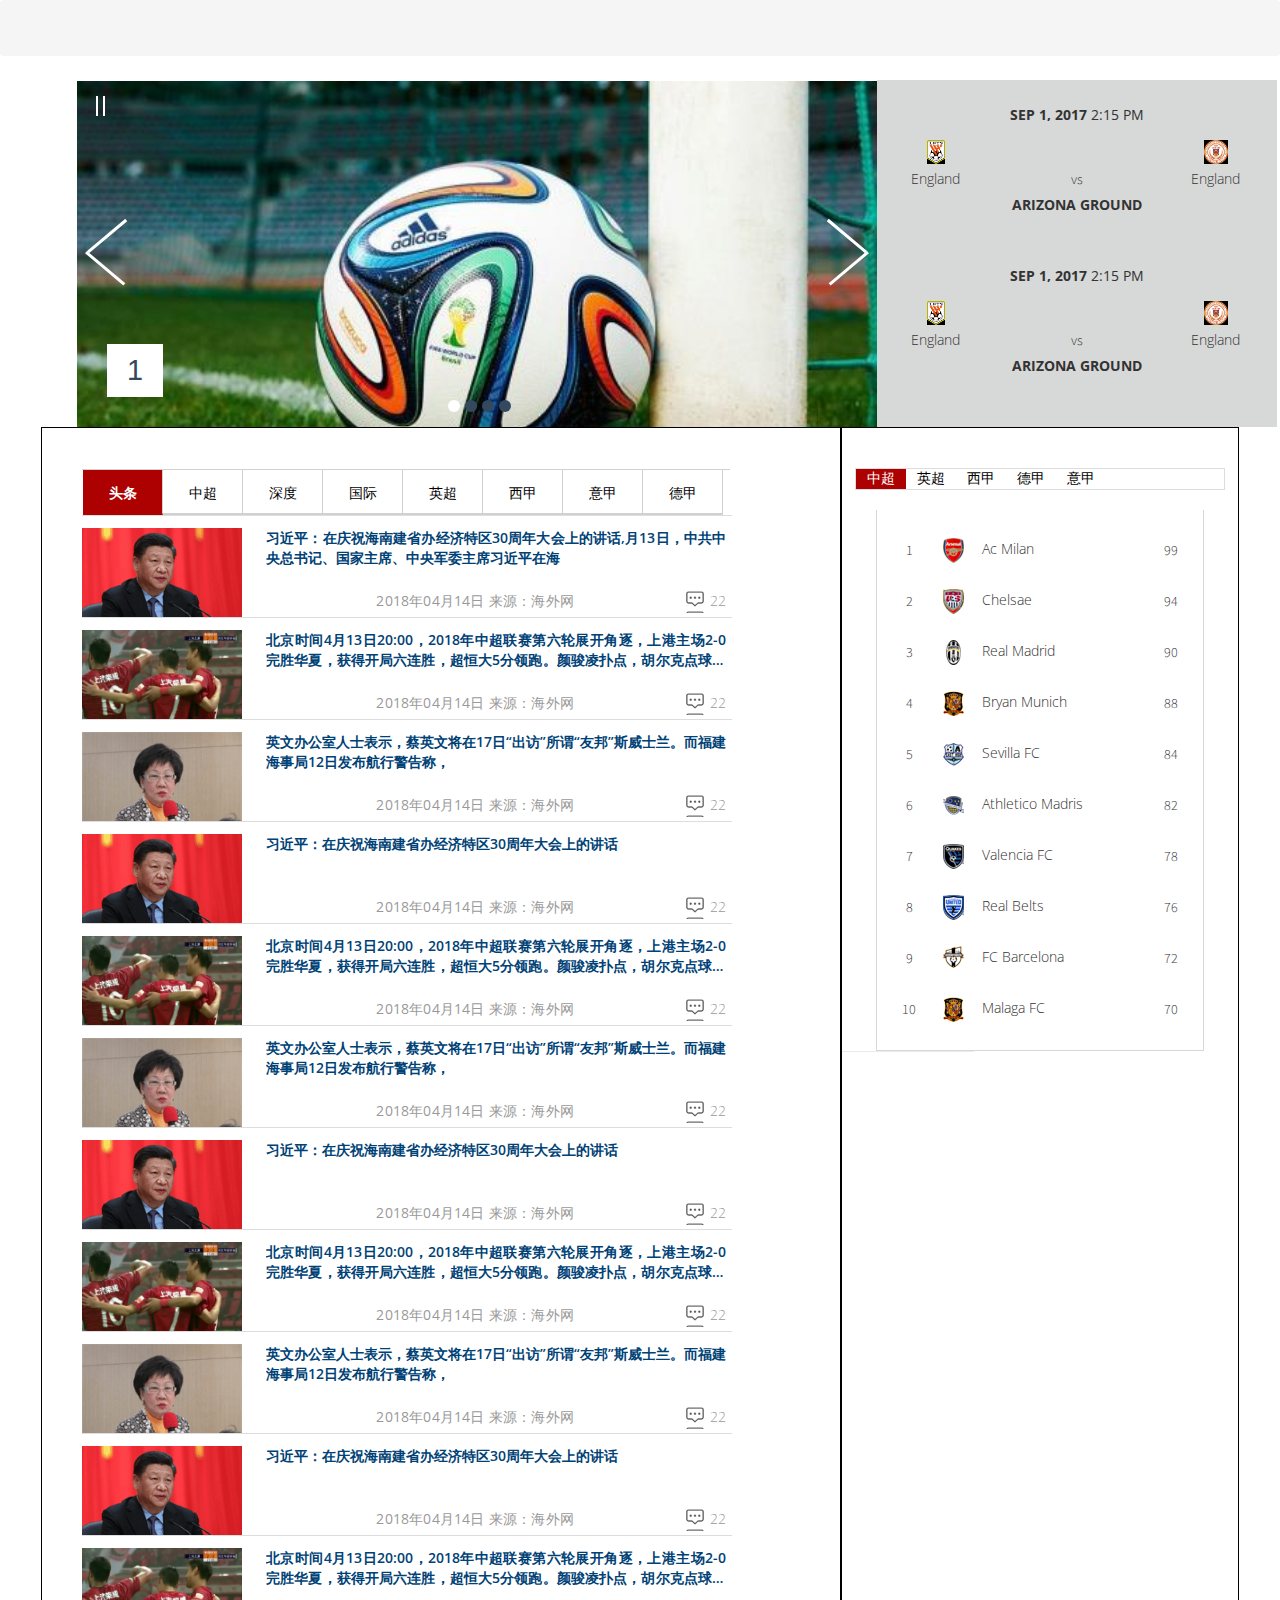
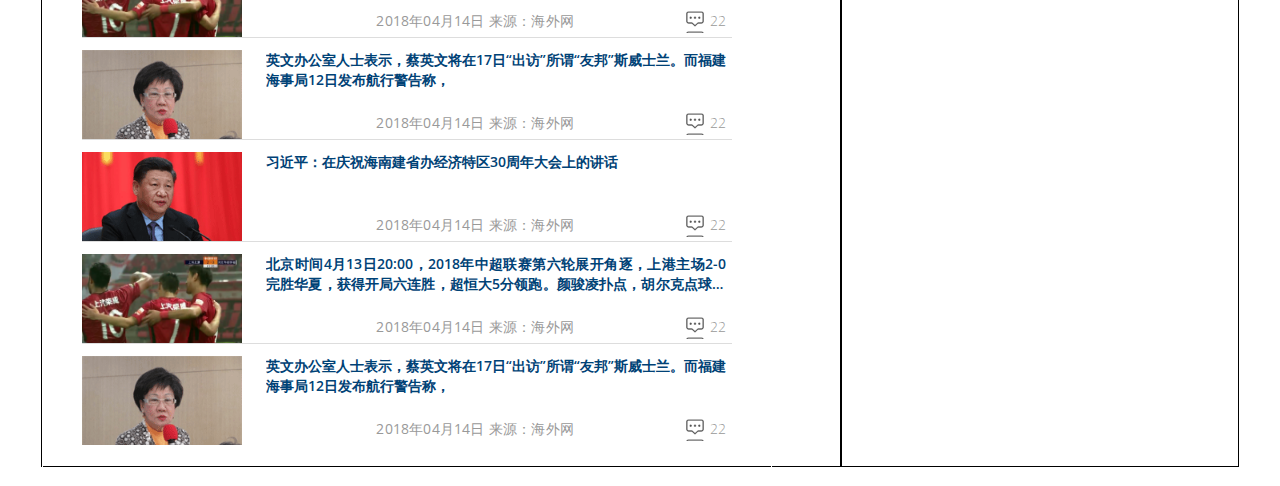
==== commit 8b308aa9: "3.5" ====
--- a/shouye/index.html
+++ b/shouye/index.html
@@ -75,10 +75,10 @@
 <head> 
 <meta charset="utf-8" /> 
 <style> 
-.div-relative{position:relative; color:#000; border:0px solid #000; width:500px; height:350px} 
-.div-a{ position:absolute; left:159px; top:px; background:#FFFFFF; width:800px; height:350px} 
+.div-relative{position:relative; color:#000; border:0px solid #000000; width:500px; height:350px} 
+.div-a{ position:absolute; left:77px; top:px; background:#FFFFFF; width:800px; height:350px} 
 /* css注释说明： 背景为红色 */ 
-.div-b{ position:absolute; left:959px; top:4px; background:#D7D8D8; width:400px; height:347px} 
+.div-b{ position:absolute; left:877px; top:4px; background:#D7D8D8; width:400px; height:347px} 
 /* 背景为黄色 */ 
 .div-c{ position:absolute; left:0px; top:0px; background:#00F; width:0px; height:0px} 
 /* DIV背景颜色为蓝色 */ 
@@ -1706,18 +1706,6 @@
 	})
 });
 
-//导航浮动
-$(function(){
-	var _line=parseInt($(window).height()/3);
-	$(window).scroll(function(){
-		if ($(window).scrollTop()>60) {
-			$('.aui-nav-list-box').css({'position':'fixed','top':0})
-		}else{
-			$('.aui-nav-list-box').css({'position':'','top':''})
-		};
-	});
-
-});
 </script></div> 
 </body>
 <style> 
--- a/shouye/css/tab.css
+++ b/shouye/css/tab.css
@@ -5,7 +5,6 @@
 }
 
 .aui-nav-list-box {
-    overflow: hidden;
     zoom: 1; 
     border-bottom: none;
     z-index: 110;
